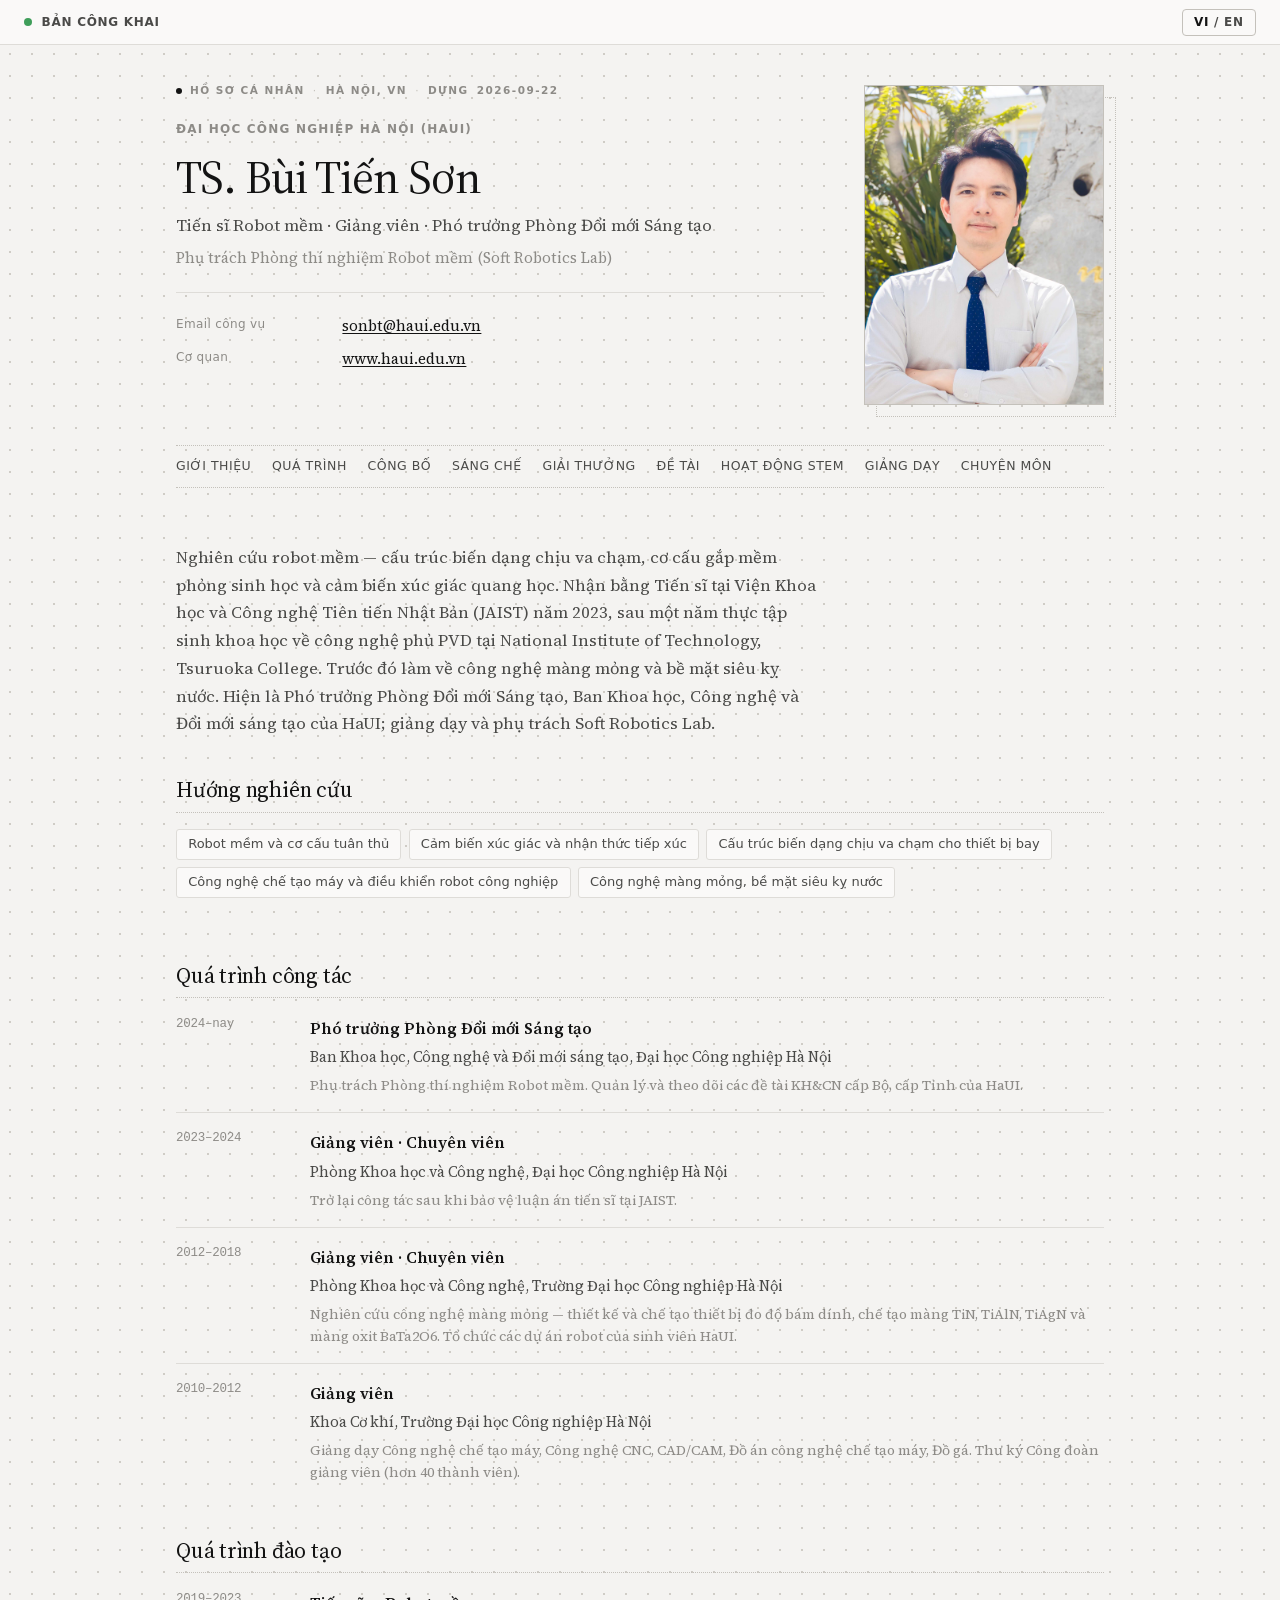
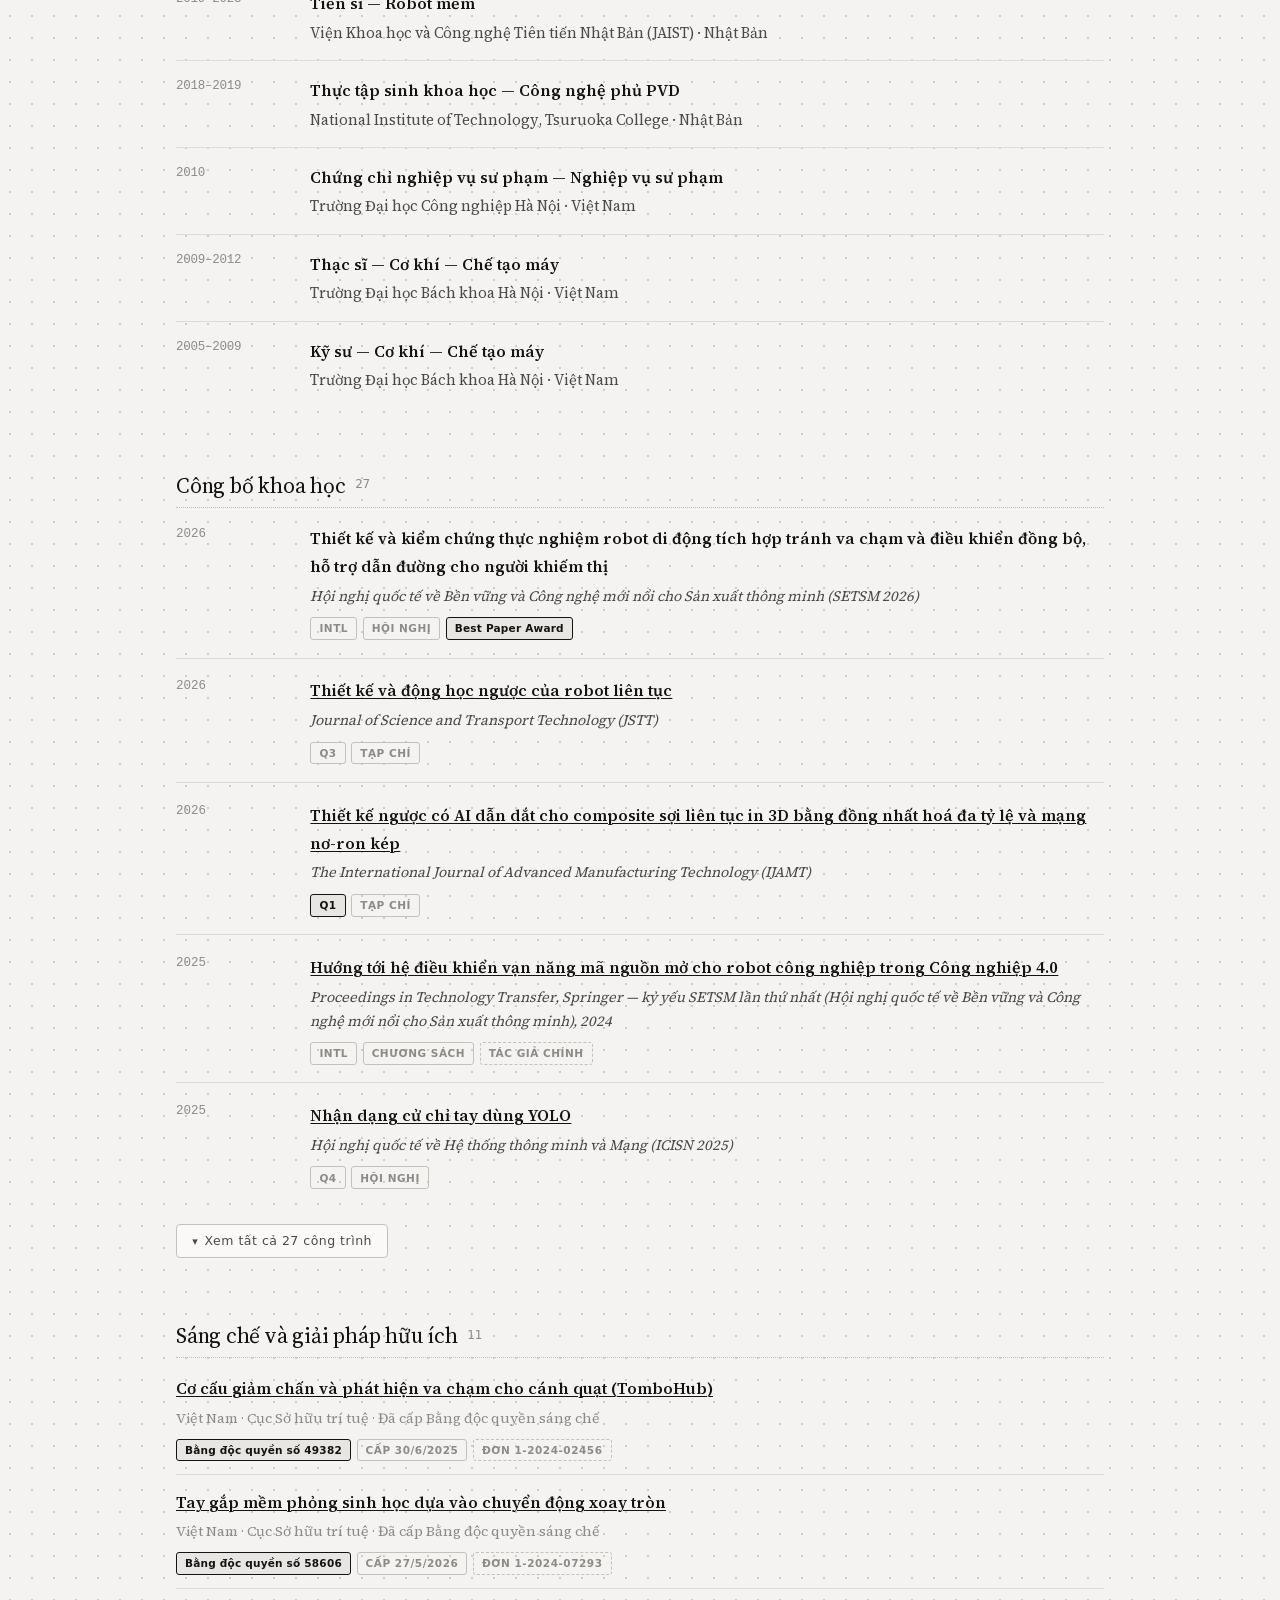
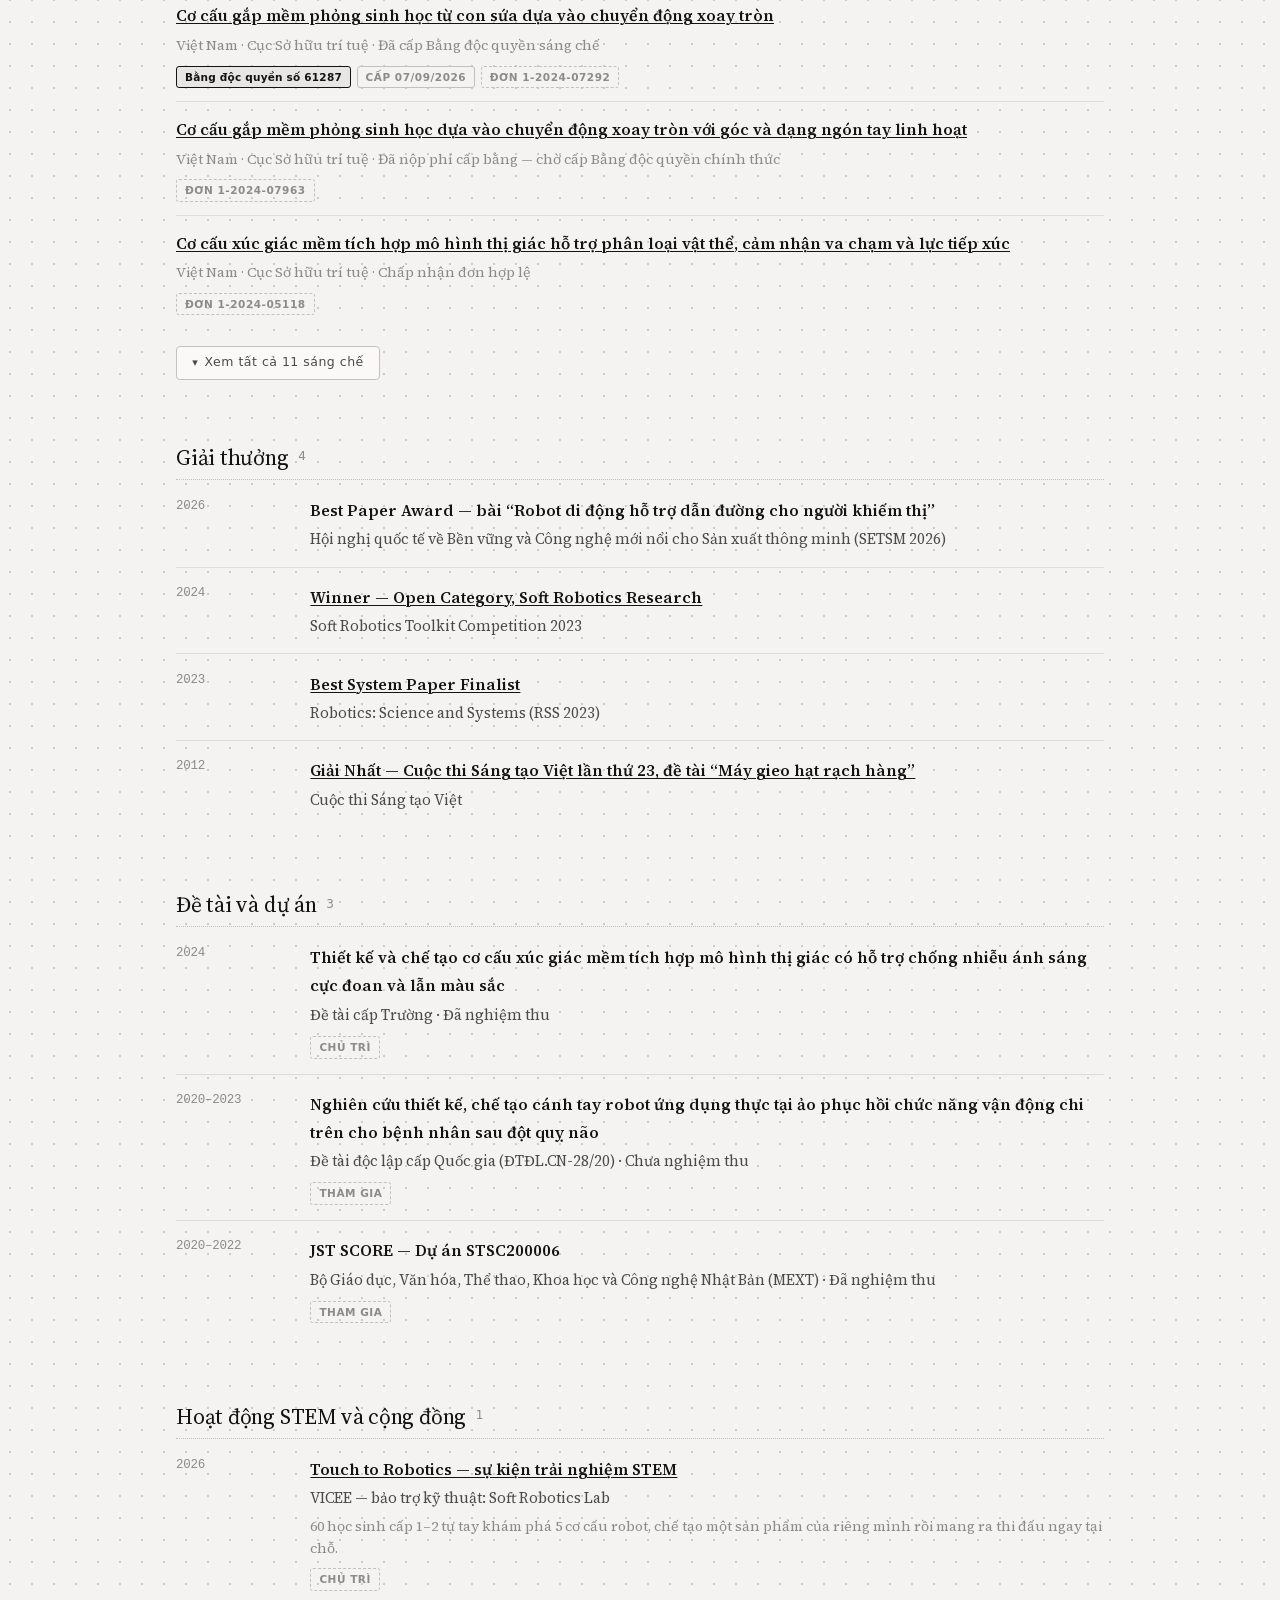
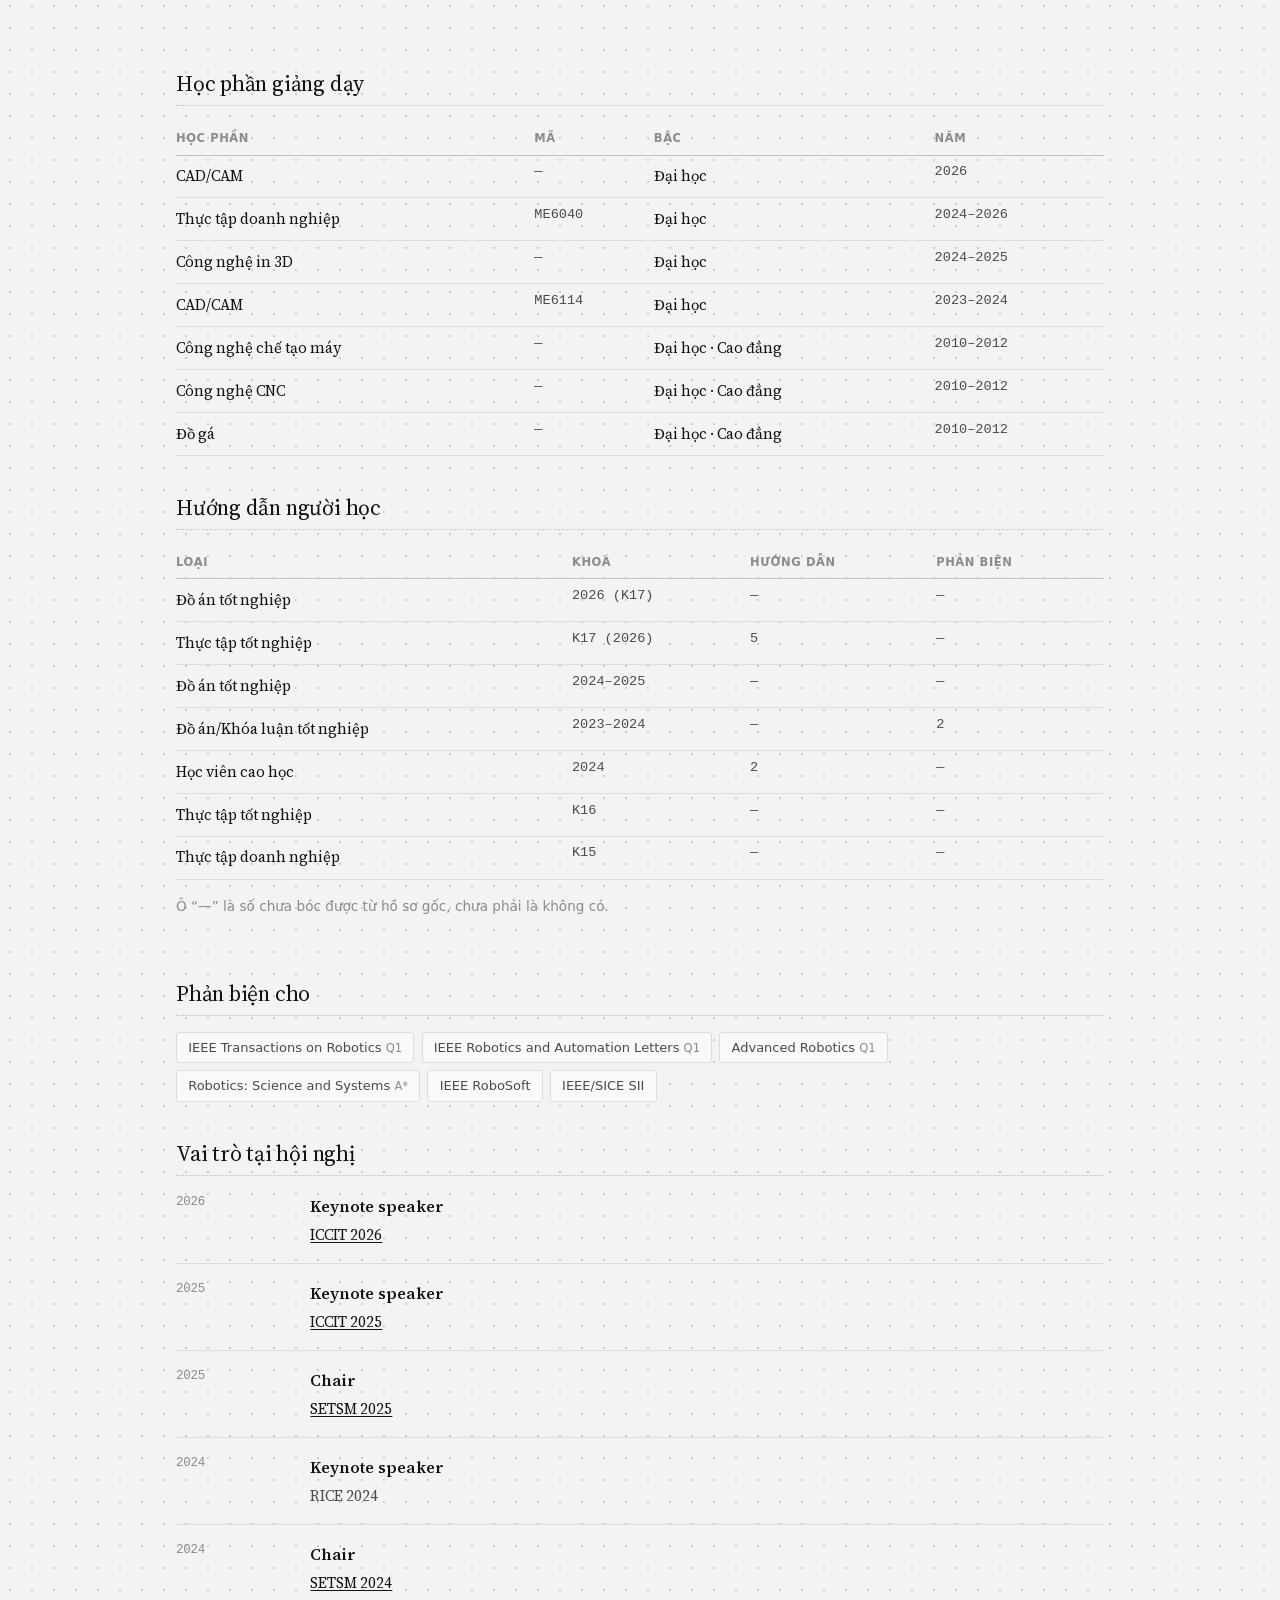
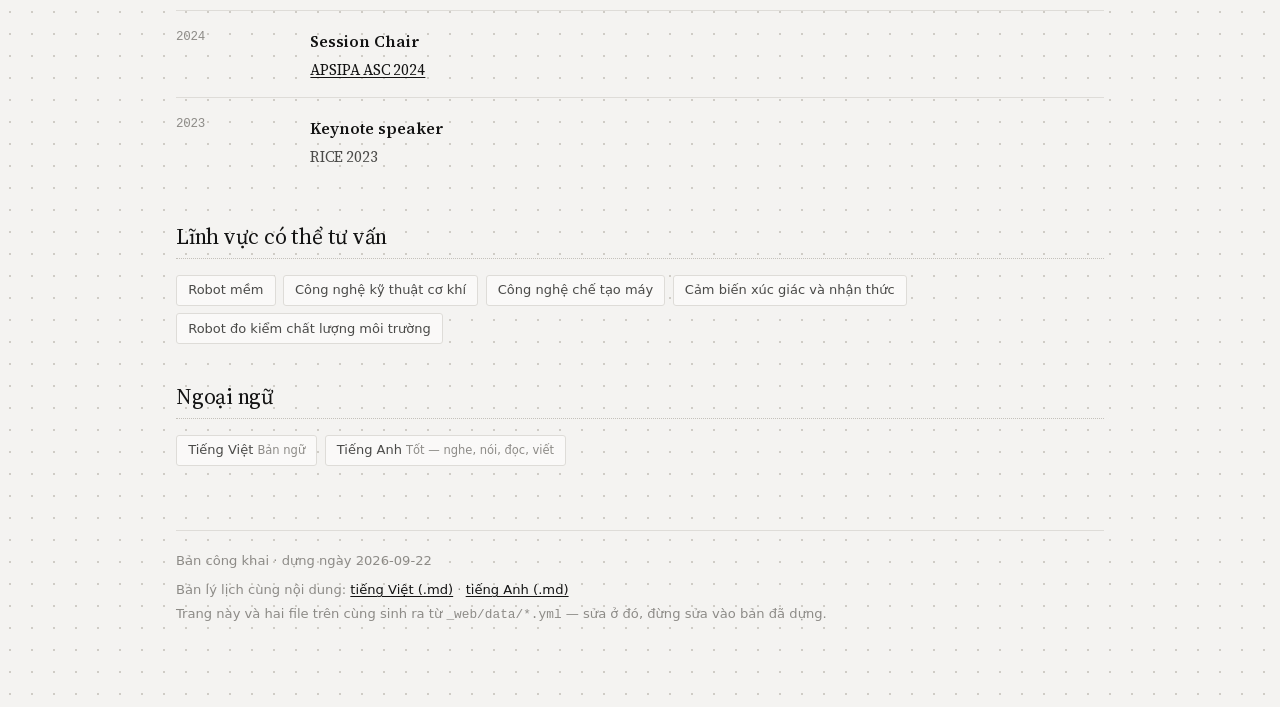
==== index.html @ c83fe586 "Cập nhật 2026-09-22" ====
<!doctype html>
<html lang="vi" data-lang="vi">
<head>
<meta charset="utf-8">
<meta name="viewport" content="width=device-width, initial-scale=1">
<meta name="robots" content="index, follow">
<title>Bùi Tiến Sơn — Son Tien Bui</title>
<link rel="stylesheet" href="style.css">
</head>
<body>

<div class="tierbar t-public">
  <span class="dot"></span><span class="l" lang="vi">Bản công khai</span><span class="l" lang="en">Public edition</span>
  <button id="lang" type="button">VI / <b>EN</b></button>
</div>


<header class="hero">
 <div class="hero-text">
  <p class="metaline">
    <span class="mdot"></span><span class="l" lang="vi">HỒ SƠ CÁ NHÂN</span><span class="l" lang="en">PERSONAL PROFILE</span>
    <b>·</b><span class="l" lang="vi">HÀ NỘI, VN</span><span class="l" lang="en">HANOI, VN</span>
    <b>·</b><span class="l" lang="vi">dựng</span><span class="l" lang="en">built</span> 2026-09-22
  </p>
  <p class="eyebrow"><span class="l" lang="vi">Đại học Công nghiệp Hà Nội (HaUI)</span><span class="l" lang="en">Hanoi University of Industry (HaUI)</span></p>
  <h1><span class="l" lang="vi">TS.</span><span class="l" lang="en">Dr.</span> <span class="l" lang="vi">Bùi Tiến Sơn</span><span class="l" lang="en">Son Tien Bui</span></h1>
  <p class="headline"><span class="l" lang="vi">Tiến sĩ Robot mềm · Giảng viên · Phó trưởng Phòng Đổi mới Sáng tạo</span><span class="l" lang="en">PhD in Soft Robotics · Lecturer · Deputy Head, Innovation Division</span></p>
  <p class="lab"><span class="l" lang="vi">Phụ trách Phòng thí nghiệm Robot mềm (Soft Robotics Lab)</span><span class="l" lang="en">Head of the Soft Robotics Lab</span></p>
  <ul class="contacts">
    <li class="c-email" data-vis="public">
      <span class="ck"><span class="l" lang="vi">Email công vụ</span><span class="l" lang="en">Institutional email</span></span>
<a href="mailto:sonbt@haui.edu.vn">sonbt@haui.edu.vn</a>
    </li>
    <li class="c-web" data-vis="public">
      <span class="ck"><span class="l" lang="vi">Cơ quan</span><span class="l" lang="en">Institution</span></span>
<a href="https://www.haui.edu.vn">www.haui.edu.vn</a>
    </li>
  </ul>
 </div>
 <figure class="hero-portrait">
   <img src="portrait.jpg" alt="Bùi Tiến Sơn" width="1200" height="1600" loading="eager">
 </figure>
</header>

<nav class="toc">
  <a href="#about"><span class="l" lang="vi">Giới thiệu</span><span class="l" lang="en">About</span></a>
  <a href="#career"><span class="l" lang="vi">Quá trình</span><span class="l" lang="en">Career</span></a>
  <a href="#pubs"><span class="l" lang="vi">Công bố</span><span class="l" lang="en">Publications</span></a>
  <a href="#patents"><span class="l" lang="vi">Sáng chế</span><span class="l" lang="en">Patents</span></a>
  <a href="#awards"><span class="l" lang="vi">Giải thưởng</span><span class="l" lang="en">Awards</span></a>
  <a href="#projects"><span class="l" lang="vi">Đề tài</span><span class="l" lang="en">Projects</span></a>
<a href="#outreach"><span class="l" lang="vi">Hoạt động STEM</span><span class="l" lang="en">Outreach</span></a>  <a href="#teaching"><span class="l" lang="vi">Giảng dạy</span><span class="l" lang="en">Teaching</span></a>
  <a href="#service"><span class="l" lang="vi">Chuyên môn</span><span class="l" lang="en">Service</span></a>
</nav>

<main>

<section id="about">
  <p class="bio"><span class="l" lang="vi">Nghiên cứu robot mềm — cấu trúc biến dạng chịu va chạm, cơ cấu gắp mềm phỏng sinh học và cảm biến xúc giác quang học. Nhận bằng Tiến sĩ tại Viện Khoa học và Công nghệ Tiên tiến Nhật Bản (JAIST) năm 2023, sau một năm thực tập sinh khoa học về công nghệ phủ PVD tại National Institute of Technology, Tsuruoka College. Trước đó làm về công nghệ màng mỏng và bề mặt siêu kỵ nước. Hiện là Phó trưởng Phòng Đổi mới Sáng tạo, Ban Khoa học, Công nghệ và Đổi mới sáng tạo của HaUI; giảng dạy và phụ trách Soft Robotics Lab.
</span><span class="l" lang="en">Research in soft robotics — collision-accommodating deformable structures, bio-inspired soft grippers, and optical tactile sensing. PhD from the Japan Advanced Institute of Science and Technology (JAIST) in 2023, following a research internship in PVD coating technology at National Institute of Technology, Tsuruoka College. Earlier work covered thin-film technology and superhydrophobic surfaces. Currently Deputy Head of the Innovation Division at HaUI's Department of Science, Technology and Innovation, lecturing, and heading the Soft Robotics Lab.
</span></p>


  <h2><span class="l" lang="vi">Hướng nghiên cứu</span><span class="l" lang="en">Research interests</span></h2>
  <ul class="tags">
<li><span class="l" lang="vi">Robot mềm và cơ cấu tuân thủ</span><span class="l" lang="en">Soft robotics and compliant mechanisms</span></li><li><span class="l" lang="vi">Cảm biến xúc giác và nhận thức tiếp xúc</span><span class="l" lang="en">Tactile sensing and contact perception</span></li><li><span class="l" lang="vi">Cấu trúc biến dạng chịu va chạm cho thiết bị bay</span><span class="l" lang="en">Collision-accommodating deformable structures for aerial vehicles</span></li><li><span class="l" lang="vi">Công nghệ chế tạo máy và điều khiển robot công nghiệp</span><span class="l" lang="en">Manufacturing technology and industrial robot control</span></li><li><span class="l" lang="vi">Công nghệ màng mỏng, bề mặt siêu kỵ nước</span><span class="l" lang="en">Thin-film technology and superhydrophobic surfaces</span></li>  </ul>

</section>

<section id="career">
  <h2><span class="l" lang="vi">Quá trình công tác</span><span class="l" lang="en">Appointments</span></h2>
  <ol class="timeline">
    <li data-vis="public">
      <span class="when">2024–<span class="l" lang="vi">nay</span><span class="l" lang="en">present</span></span>
      <div>
        <b><span class="l" lang="vi">Phó trưởng Phòng Đổi mới Sáng tạo</span><span class="l" lang="en">Deputy Head, Innovation Division</span></b>
        <p class="where"><span class="l" lang="vi">Ban Khoa học, Công nghệ và Đổi mới sáng tạo, Đại học Công nghiệp Hà Nội</span><span class="l" lang="en">Department of Science, Technology and Innovation, Hanoi University of Industry</span></p>
<p class="detail"><span class="l" lang="vi">Phụ trách Phòng thí nghiệm Robot mềm. Quản lý và theo dõi các đề tài KH&CN cấp Bộ, cấp Tỉnh của HaUI.</span><span class="l" lang="en">Head of the Soft Robotics Lab. Manages and monitors HaUI's ministry- and province-level science and technology projects.</span></p>      </div>
    </li>
    <li data-vis="public">
      <span class="when">2023–2024</span>
      <div>
        <b><span class="l" lang="vi">Giảng viên · Chuyên viên</span><span class="l" lang="en">Lecturer · Officer</span></b>
        <p class="where"><span class="l" lang="vi">Phòng Khoa học và Công nghệ, Đại học Công nghiệp Hà Nội</span><span class="l" lang="en">Department of Science and Technology, Hanoi University of Industry</span></p>
<p class="detail"><span class="l" lang="vi">Trở lại công tác sau khi bảo vệ luận án tiến sĩ tại JAIST.</span><span class="l" lang="en">Returned to duty after defending the doctoral dissertation at JAIST.</span></p>      </div>
    </li>
    <li data-vis="public">
      <span class="when">2012–2018</span>
      <div>
        <b><span class="l" lang="vi">Giảng viên · Chuyên viên</span><span class="l" lang="en">Lecturer · Officer</span></b>
        <p class="where"><span class="l" lang="vi">Phòng Khoa học và Công nghệ, Trường Đại học Công nghiệp Hà Nội</span><span class="l" lang="en">Department of Science and Technology, Hanoi University of Industry</span></p>
<p class="detail"><span class="l" lang="vi">Nghiên cứu công nghệ màng mỏng — thiết kế và chế tạo thiết bị đo độ bám dính, chế tạo màng TiN, TiAlN, TiAgN và màng oxit BaTa2O6. Tổ chức các dự án robot của sinh viên HaUI.</span><span class="l" lang="en">Thin-film technology research — designed and built a scratch tester, fabricated TiN, TiAlN, TiAgN metal films and BaTa2O6 oxide films. Organized HaUI student robotics projects.</span></p>      </div>
    </li>
    <li data-vis="public">
      <span class="when">2010–2012</span>
      <div>
        <b><span class="l" lang="vi">Giảng viên</span><span class="l" lang="en">Lecturer</span></b>
        <p class="where"><span class="l" lang="vi">Khoa Cơ khí, Trường Đại học Công nghiệp Hà Nội</span><span class="l" lang="en">Faculty of Mechanical Engineering, Hanoi University of Industry</span></p>
<p class="detail"><span class="l" lang="vi">Giảng dạy Công nghệ chế tạo máy, Công nghệ CNC, CAD/CAM, Đồ án công nghệ chế tạo máy, Đồ gá. Thư ký Công đoàn giảng viên (hơn 40 thành viên).</span><span class="l" lang="en">Taught Manufacturing Technology, CNC Technology, CAD/CAM, Manufacturing Design Projects, Jigs and Fixtures. Secretary of the Lecturer Union (40+ members).</span></p>      </div>
    </li>
  </ol>

  <h2><span class="l" lang="vi">Quá trình đào tạo</span><span class="l" lang="en">Education</span></h2>
  <ol class="timeline">
    <li data-vis="public">
      <span class="when">2019–2023</span>
      <div>
        <b><span class="l" lang="vi">Tiến sĩ</span><span class="l" lang="en">PhD</span> — <span class="l" lang="vi">Robot mềm</span><span class="l" lang="en">Soft Robotics</span></b>
        <p class="where"><span class="l" lang="vi">Viện Khoa học và Công nghệ Tiên tiến Nhật Bản (JAIST)</span><span class="l" lang="en">Japan Advanced Institute of Science and Technology (JAIST)</span> · <span class="l" lang="vi">Nhật Bản</span><span class="l" lang="en">Japan</span></p>
      </div>
    </li>
    <li data-vis="public">
      <span class="when">2018–2019</span>
      <div>
        <b><span class="l" lang="vi">Thực tập sinh khoa học</span><span class="l" lang="en">Research Intern</span> — <span class="l" lang="vi">Công nghệ phủ PVD</span><span class="l" lang="en">PVD Coating Technology</span></b>
        <p class="where"><span class="l" lang="vi">National Institute of Technology, Tsuruoka College</span><span class="l" lang="en">National Institute of Technology, Tsuruoka College</span> · <span class="l" lang="vi">Nhật Bản</span><span class="l" lang="en">Japan</span></p>
      </div>
    </li>
    <li data-vis="public">
      <span class="when">2010</span>
      <div>
        <b><span class="l" lang="vi">Chứng chỉ nghiệp vụ sư phạm</span><span class="l" lang="en">Certificate of Pedagogy</span> — <span class="l" lang="vi">Nghiệp vụ sư phạm</span><span class="l" lang="en">Pedagogy</span></b>
        <p class="where"><span class="l" lang="vi">Trường Đại học Công nghiệp Hà Nội</span><span class="l" lang="en">Hanoi University of Industry</span> · <span class="l" lang="vi">Việt Nam</span><span class="l" lang="en">Vietnam</span></p>
      </div>
    </li>
    <li data-vis="public">
      <span class="when">2009–2012</span>
      <div>
        <b><span class="l" lang="vi">Thạc sĩ</span><span class="l" lang="en">MSc</span> — <span class="l" lang="vi">Cơ khí — Chế tạo máy</span><span class="l" lang="en">Mechanical Engineering — Manufacturing Technology</span></b>
        <p class="where"><span class="l" lang="vi">Trường Đại học Bách khoa Hà Nội</span><span class="l" lang="en">Hanoi University of Science and Technology</span> · <span class="l" lang="vi">Việt Nam</span><span class="l" lang="en">Vietnam</span></p>
      </div>
    </li>
    <li data-vis="public">
      <span class="when">2005–2009</span>
      <div>
        <b><span class="l" lang="vi">Kỹ sư</span><span class="l" lang="en">Engineer (BEng)</span> — <span class="l" lang="vi">Cơ khí — Chế tạo máy</span><span class="l" lang="en">Mechanical Engineering — Manufacturing Technology</span></b>
        <p class="where"><span class="l" lang="vi">Trường Đại học Bách khoa Hà Nội</span><span class="l" lang="en">Hanoi University of Science and Technology</span> · <span class="l" lang="vi">Việt Nam</span><span class="l" lang="en">Vietnam</span></p>
      </div>
    </li>
  </ol>
</section>

<section id="pubs">
  <h2><span class="l" lang="vi">Công bố khoa học</span><span class="l" lang="en">Publications</span> <span class="count">27</span></h2>
  <ol class="pubs" reversed data-collapse>
    <li class="tier-intl" data-vis="public">
      <span class="yr">2026</span>
      <div>
        <b><span class="l" lang="vi">Thiết kế và kiểm chứng thực nghiệm robot di động tích hợp tránh va chạm và điều khiển đồng bộ, hỗ trợ dẫn đường cho người khiếm thị</span><span class="l" lang="en">Design and Experimental Validation of a Mobile Robot with Integrated Collision Avoidance and Synchronization Control for Blind Navigation Assistance</span></b>
        <p class="venue"><span class="l" lang="vi">Hội nghị quốc tế về Bền vững và Công nghệ mới nổi cho Sản xuất thông minh (SETSM 2026)</span><span class="l" lang="en">Intl. Conference on Sustainability and Emerging Technologies for Smart Manufacturing (SETSM 2026)</span></p>
        <p class="badges">
          <span class="b b-intl">INTL</span>
          <span class="b b-type"><span class="l" lang="vi">Hội nghị</span><span class="l" lang="en">Conference</span></span>
<span class="b b-hl"><span class="l" lang="vi">Best Paper Award</span><span class="l" lang="en">Best Paper Award</span></span>        </p>
      </div>
    </li>
    <li class="tier-q3" data-vis="public">
      <span class="yr">2026</span>
      <div>
        <b><a href="https://doi.org/10.58845/jstt.utt.2026.en.6.1.101-111"><span class="l" lang="vi">Thiết kế và động học ngược của robot liên tục</span><span class="l" lang="en">Design and Inverse Kinematics of Continuum Robots</span></a></b>
        <p class="venue"><span class="l" lang="vi">Journal of Science and Transport Technology (JSTT)</span><span class="l" lang="en">Journal of Science and Transport Technology (JSTT)</span></p>
        <p class="badges">
          <span class="b b-q3">Q3</span>
          <span class="b b-type"><span class="l" lang="vi">Tạp chí</span><span class="l" lang="en">Journal</span></span>
        </p>
      </div>
    </li>
    <li class="tier-q1" data-vis="public">
      <span class="yr">2026</span>
      <div>
        <b><a href="https://doi.org/10.1007/s00170-026-17787-2"><span class="l" lang="vi">Thiết kế ngược có AI dẫn dắt cho composite sợi liên tục in 3D bằng đồng nhất hoá đa tỷ lệ và mạng nơ-ron kép</span><span class="l" lang="en">AI-Driven Inverse Design of 3D-Printed Continuous Fiber Composites Using Multiscale Homogenization and Dual Neural Networks</span></a></b>
        <p class="venue"><span class="l" lang="vi">The International Journal of Advanced Manufacturing Technology (IJAMT)</span><span class="l" lang="en">The International Journal of Advanced Manufacturing Technology (IJAMT)</span></p>
        <p class="badges">
          <span class="b b-q1">Q1</span>
          <span class="b b-type"><span class="l" lang="vi">Tạp chí</span><span class="l" lang="en">Journal</span></span>
        </p>
      </div>
    </li>
    <li class="tier-intl" data-vis="public">
      <span class="yr">2025</span>
      <div>
        <b><a href="https://doi.org/10.1007/978-981-97-7083-0_62"><span class="l" lang="vi">Hướng tới hệ điều khiển vạn năng mã nguồn mở cho robot công nghiệp trong Công nghiệp 4.0</span><span class="l" lang="en">Towards an Open-Source Universal Controller System for Industrial Robots in Industry 4.0</span></a></b>
        <p class="venue"><span class="l" lang="vi">Proceedings in Technology Transfer, Springer — kỷ yếu SETSM lần thứ nhất (Hội nghị quốc tế về Bền vững và Công nghệ mới nổi cho Sản xuất thông minh), 2024</span><span class="l" lang="en">Proceedings in Technology Transfer, Springer — 1st SETSM (Intl. Conference on Sustainability and Emerging Technologies for Smart Manufacturing), 2024</span></p>
        <p class="badges">
          <span class="b b-intl">INTL</span>
          <span class="b b-type"><span class="l" lang="vi">Chương sách</span><span class="l" lang="en">Book chapter</span></span>
<span class="b b-role"><span class="l" lang="vi">Tác giả chính</span><span class="l" lang="en">First author</span></span>        </p>
      </div>
    </li>
    <li class="tier-q4" data-vis="public">
      <span class="yr">2025</span>
      <div>
        <b><a href="https://doi.org/10.1007/978-981-95-1746-6_22"><span class="l" lang="vi">Nhận dạng cử chỉ tay dùng YOLO</span><span class="l" lang="en">Hand Gesture Recognition with YOLO</span></a></b>
        <p class="venue"><span class="l" lang="vi">Hội nghị quốc tế về Hệ thống thông minh và Mạng (ICISN 2025)</span><span class="l" lang="en">Intl. Conference on Intelligent Systems and Networks (ICISN 2025)</span></p>
        <p class="badges">
          <span class="b b-q4">Q4</span>
          <span class="b b-type"><span class="l" lang="vi">Hội nghị</span><span class="l" lang="en">Conference</span></span>
        </p>
      </div>
    </li>
    <li class="tier-q4 extra" data-vis="public">
      <span class="yr">2025</span>
      <div>
        <b><a href="https://doi.org/10.1007/978-981-95-1746-6_82"><span class="l" lang="vi">Hệ thống IoT mô-đun giám sát chất lượng không khí lớp học</span><span class="l" lang="en">Modular IoT System for Classroom Air Quality Monitoring</span></a></b>
        <p class="venue"><span class="l" lang="vi">Hội nghị quốc tế về Hệ thống thông minh và Mạng (ICISN 2025)</span><span class="l" lang="en">Intl. Conference on Intelligent Systems and Networks (ICISN 2025)</span></p>
        <p class="badges">
          <span class="b b-q4">Q4</span>
          <span class="b b-type"><span class="l" lang="vi">Hội nghị</span><span class="l" lang="en">Conference</span></span>
        </p>
      </div>
    </li>
    <li class="tier-q4 extra" data-vis="public">
      <span class="yr">2025</span>
      <div>
        <b><a href="https://doi.org/10.1007/978-981-95-1746-6_33"><span class="l" lang="vi">Điều khiển trượt cho quadrotor</span><span class="l" lang="en">Sliding Mode Control for a Quadrotor</span></a></b>
        <p class="venue"><span class="l" lang="vi">Hội nghị quốc tế về Hệ thống thông minh và Mạng (ICISN 2025)</span><span class="l" lang="en">Intl. Conference on Intelligent Systems and Networks (ICISN 2025)</span></p>
        <p class="badges">
          <span class="b b-q4">Q4</span>
          <span class="b b-type"><span class="l" lang="vi">Hội nghị</span><span class="l" lang="en">Conference</span></span>
        </p>
      </div>
    </li>
    <li class="tier-q2 extra" data-vis="public">
      <span class="yr">2025</span>
      <div>
        <b><a href="https://doi.org/10.36897/jme/213851"><span class="l" lang="vi">DigitEye: Cảm biến xúc giác mềm trong suốt</span><span class="l" lang="en">DigitEye: A Transparent Soft Tactile Sensor</span></a></b>
        <p class="venue"><span class="l" lang="vi">Journal of Mechanical Engineering (JME)</span><span class="l" lang="en">Journal of Mechanical Engineering (JME)</span></p>
        <p class="badges">
          <span class="b b-q2">Q2</span>
          <span class="b b-type"><span class="l" lang="vi">Tạp chí</span><span class="l" lang="en">Journal</span></span>
<span class="b b-role"><span class="l" lang="vi">Tác giả chính</span><span class="l" lang="en">First author</span></span>        </p>
      </div>
    </li>
    <li class="tier-intl extra" data-vis="public">
      <span class="yr">2024</span>
      <div>
        <b><a href="https://doi.org/10.1109/UR61395.2024.10597535"><span class="l" lang="vi">Động lực học va chạm của cánh quạt biến dạng có động cơ cho drone</span><span class="l" lang="en">Collision Dynamics of Motorized Deformable Propellers for Drones</span></a></b>
        <p class="venue"><span class="l" lang="vi">Hội nghị quốc tế lần thứ 21 về Ubiquitous Robots (UR 2024)</span><span class="l" lang="en">21st Intl. Conference on Ubiquitous Robots (UR 2024)</span></p>
        <p class="badges">
          <span class="b b-intl">INTL</span>
          <span class="b b-type"><span class="l" lang="vi">Hội nghị</span><span class="l" lang="en">Conference</span></span>
        </p>
      </div>
    </li>
    <li class="tier-intl extra" data-vis="public">
      <span class="yr">2024</span>
      <div>
        <b><a href="https://doi.org/10.1109/APSIPAASC63619.2025.10849036"><span class="l" lang="vi">Giải pháp phát hiện bất thường của đậu đỏ trên dây chuyền chế biến</span><span class="l" lang="en">A Solution for Anomaly Detection of Red Beans in a Product Processing Line</span></a></b>
        <p class="venue"><span class="l" lang="vi">APSIPA Annual Summit and Conference 2024</span><span class="l" lang="en">APSIPA Annual Summit and Conference 2024</span></p>
        <p class="badges">
          <span class="b b-intl">INTL</span>
          <span class="b b-type"><span class="l" lang="vi">Hội nghị</span><span class="l" lang="en">Conference</span></span>
        </p>
      </div>
    </li>
    <li class="tier-intl extra" data-vis="public">
      <span class="yr">2024</span>
      <div>
        <b><a href="https://doi.org/10.1109/APSIPAASC63619.2025.10848961"><span class="l" lang="vi">Nhận dạng ngôn ngữ ký hiệu tiếng Việt đơn lẻ bằng kết hợp heatmap và thông tin độ sâu dựa trên CNN</span><span class="l" lang="en">An Isolated Vietnamese Sign Language Recognition Method Using a Fusion of Heatmap and Depth Information Based on CNNs</span></a></b>
        <p class="venue"><span class="l" lang="vi">APSIPA Annual Summit and Conference 2024</span><span class="l" lang="en">APSIPA Annual Summit and Conference 2024</span></p>
        <p class="badges">
          <span class="b b-intl">INTL</span>
          <span class="b b-type"><span class="l" lang="vi">Hội nghị</span><span class="l" lang="en">Conference</span></span>
        </p>
      </div>
    </li>
    <li class="tier-domestic extra" data-vis="public">
      <span class="yr">2024</span>
      <div>
        <b><span class="l" lang="vi">Phát triển tay kẹp có điều khiển phản hồi lực cho robot</span><span class="l" lang="en">Development of a Gripper with Force Feedback Control for Robots</span></b>
        <p class="venue"><span class="l" lang="vi">Hội nghị quốc gia lần thứ nhất về Năng lượng, Điện tử và Tự động hóa (EEA 2024)</span><span class="l" lang="en">1st National Conference on Energy, Electronics and Automation (EEA 2024)</span></p>
        <p class="badges">
          <span class="b b-domestic">DOMESTIC</span>
          <span class="b b-type"><span class="l" lang="vi">Hội nghị</span><span class="l" lang="en">Conference</span></span>
        </p>
      </div>
    </li>
    <li class="tier-domestic extra" data-vis="public">
      <span class="yr">2024</span>
      <div>
        <b><span class="l" lang="vi">Phát triển phần mềm và hệ điều khiển cho robot công nghiệp dùng PLC Mitsubishi Q</span><span class="l" lang="en">Development of Software and Control System for Industrial Robots Using Mitsubishi Q PLC</span></b>
        <p class="venue"><span class="l" lang="vi">Hội nghị quốc gia lần thứ nhất về Năng lượng, Điện tử và Tự động hóa (EEA 2024)</span><span class="l" lang="en">1st National Conference on Energy, Electronics and Automation (EEA 2024)</span></p>
        <p class="badges">
          <span class="b b-domestic">DOMESTIC</span>
          <span class="b b-type"><span class="l" lang="vi">Hội nghị</span><span class="l" lang="en">Conference</span></span>
        </p>
      </div>
    </li>
    <li class="tier-q1 extra" data-vis="public">
      <span class="yr">2024</span>
      <div>
        <b><a href="https://doi.org/10.1016/j.iot.2024.101313"><span class="l" lang="vi">Hướng tới liên thông Matter và oneM2M: thiết kế và triển khai thực thể proxy liên thông Matter–oneM2M</span><span class="l" lang="en">Towards Interworking of Matter and oneM2M: Design and Implementation of a Matter–oneM2M Interworking Proxy Entity</span></a></b>
        <p class="venue"><span class="l" lang="vi">Internet of Things (Elsevier)</span><span class="l" lang="en">Internet of Things (Elsevier)</span></p>
        <p class="badges">
          <span class="b b-q1">Q1</span>
          <span class="b b-type"><span class="l" lang="vi">Tạp chí</span><span class="l" lang="en">Journal</span></span>
        </p>
      </div>
    </li>
    <li class="tier-national extra" data-vis="public">
      <span class="yr">2024</span>
      <div>
        <b><a href="http://doi.org/10.57001/huih5804.2024.306"><span class="l" lang="vi">Phát triển phần mềm giám sát và điều khiển cho AGV</span><span class="l" lang="en">Development of Monitoring and Control Software for AGV</span></a></b>
        <p class="venue"><span class="l" lang="vi">Tạp chí Khoa học và Công nghệ ĐHCN Hà Nội 60(9), 134–140</span><span class="l" lang="en">HaUI Journal of Science and Technology 60(9), 134–140</span></p>
        <p class="badges">
          <span class="b b-national">NATIONAL</span>
          <span class="b b-type"><span class="l" lang="vi">Tạp chí</span><span class="l" lang="en">Journal</span></span>
        </p>
      </div>
    </li>
    <li class="tier-national extra" data-vis="public">
      <span class="yr">2024</span>
      <div>
        <b><a href="http://doi.org/10.57001/huih5804.2024.292"><span class="l" lang="vi">Phát triển tay kẹp có phản hồi lực cho robot</span><span class="l" lang="en">Development of a Gripper with Force Feedback Control for Robots</span></a></b>
        <p class="venue"><span class="l" lang="vi">Tạp chí Khoa học và Công nghệ ĐHCN Hà Nội 60(9), 47–52</span><span class="l" lang="en">HaUI Journal of Science and Technology 60(9), 47–52</span></p>
        <p class="badges">
          <span class="b b-national">NATIONAL</span>
          <span class="b b-type"><span class="l" lang="vi">Tạp chí</span><span class="l" lang="en">Journal</span></span>
        </p>
      </div>
    </li>
    <li class="tier-a-star extra" data-vis="public">
      <span class="yr">2023</span>
      <div>
        <b><a href="https://doi.org/10.15607/RSS.2023.XIX.090"><span class="l" lang="vi">ROSE: Tay gắp robot siết bằng chuyển động xoay hướng tới gắp vật thể vạn năng</span><span class="l" lang="en">ROSE: Rotation-based Squeezing Robotic Gripper toward Universal Handling of Objects</span></a></b>
        <p class="venue"><span class="l" lang="vi">Robotics: Science and Systems XIX (RSS 2023)</span><span class="l" lang="en">Robotics: Science and Systems XIX (RSS 2023)</span></p>
        <p class="badges">
          <span class="b b-a-star">ASTAR</span>
          <span class="b b-type"><span class="l" lang="vi">Hội nghị</span><span class="l" lang="en">Conference</span></span>
<span class="b b-role"><span class="l" lang="vi">Tác giả chính</span><span class="l" lang="en">First author</span></span><span class="b b-hl"><span class="l" lang="vi">Hội nghị hạng A* · Best System Paper Finalist</span><span class="l" lang="en">A* venue · Best System Paper Finalist</span></span>        </p>
      </div>
    </li>
    <li class="tier-a extra" data-vis="public">
      <span class="yr">2022</span>
      <div>
        <b><a href="https://doi.org/10.1109/ICRA46639.2022.9812153"><span class="l" lang="vi">Robot dạng xe đạp linh hoạt để kiểm tra kết cấu thép phức tạp</span><span class="l" lang="en">An Agile Bicycle-like Robot for Complex Steel Structure Inspection</span></a></b>
        <p class="venue"><span class="l" lang="vi">Hội nghị quốc tế IEEE về Robot và Tự động hóa (ICRA 2022)</span><span class="l" lang="en">IEEE Intl. Conference on Robotics and Automation (ICRA 2022)</span></p>
        <p class="badges">
          <span class="b b-a">A</span>
          <span class="b b-type"><span class="l" lang="vi">Hội nghị</span><span class="l" lang="en">Conference</span></span>
        </p>
      </div>
    </li>
    <li class="tier-q1 extra" data-vis="public">
      <span class="yr">2022</span>
      <div>
        <b><a href="https://doi.org/10.1109/TRO.2022.3198494"><span class="l" lang="vi">Tombo Propeller: Cấu trúc biến dạng phỏng sinh học hướng tới điều khiển chịu va chạm cho drone</span><span class="l" lang="en">Tombo Propeller: Bio-Inspired Deformable Structure toward Collision-Accommodated Control for Drones</span></a></b>
        <p class="venue"><span class="l" lang="vi">IEEE Transactions on Robotics (T-RO)</span><span class="l" lang="en">IEEE Transactions on Robotics (T-RO)</span></p>
        <p class="badges">
          <span class="b b-q1">Q1</span>
          <span class="b b-type"><span class="l" lang="vi">Tạp chí</span><span class="l" lang="en">Journal</span></span>
<span class="b b-role"><span class="l" lang="vi">Tác giả chính</span><span class="l" lang="en">First author</span></span><span class="b b-hl"><span class="l" lang="vi">Tạp chí đầu ngành robot học</span><span class="l" lang="en">Flagship robotics journal</span></span>        </p>
      </div>
    </li>
    <li class="tier-intl extra" data-vis="public">
      <span class="yr">2019</span>
      <div>
        <b><span class="l" lang="vi">Cải thiện màng mỏng BaTa2O6 cho ứng dụng lớp cách điện cổng TFT</span><span class="l" lang="en">Improvement of BaTa2O6 Thin Films for TFT Gate Insulator Applications</span></b>
        <p class="venue"><span class="l" lang="vi">Hội nghị mùa xuân JSAP lần thứ 66</span><span class="l" lang="en">66th JSAP Spring Meeting</span></p>
        <p class="badges">
          <span class="b b-intl">INTL</span>
          <span class="b b-type"><span class="l" lang="vi">Hội nghị</span><span class="l" lang="en">Conference</span></span>
        </p>
      </div>
    </li>
    <li class="tier-domestic extra" data-vis="public">
      <span class="yr">2018</span>
      <div>
        <b><a href="https://vjol.info.vn/dhcnhn/en/article/view/41351"><span class="l" lang="vi">Ảnh hưởng của áp suất làm việc đến cấu trúc và thành phần màng TiAlN chế tạo bằng đồng phún xạ</span><span class="l" lang="en">Effects of Working Pressure on Structure and Composition of TiAlN Coating Fabricated by Co-sputtering Deposition</span></a></b>
        <p class="venue"><span class="l" lang="vi">Hội nghị Cơ khí toàn quốc (VCME 2018)</span><span class="l" lang="en">National Conference on Mechanical Engineering (VCME 2018)</span></p>
        <p class="badges">
          <span class="b b-domestic">DOMESTIC</span>
          <span class="b b-type"><span class="l" lang="vi">Hội nghị</span><span class="l" lang="en">Conference</span></span>
        </p>
      </div>
    </li>
    <li class="tier-domestic extra" data-vis="public">
      <span class="yr">2018</span>
      <div>
        <b><a href="https://vjol.info.vn/dhcnhn/en/article/view/41513"><span class="l" lang="vi">Nghiên cứu, thiết kế và chế tạo thiết bị phòng thí nghiệm xác định hệ số ma sát và cường độ mòn</span><span class="l" lang="en">Study, Design and Manufacture of Laboratory Equipment to Determine Friction Coefficient and Wear Intensity</span></a></b>
        <p class="venue"><span class="l" lang="vi">Hội nghị Cơ khí toàn quốc (VCME 2018)</span><span class="l" lang="en">National Conference on Mechanical Engineering (VCME 2018)</span></p>
        <p class="badges">
          <span class="b b-domestic">DOMESTIC</span>
          <span class="b b-type"><span class="l" lang="vi">Hội nghị</span><span class="l" lang="en">Conference</span></span>
        </p>
      </div>
    </li>
    <li class="tier-national extra" data-vis="public">
      <span class="yr">2015</span>
      <div>
        <b><span class="l" lang="vi">Nghiên cứu tạo màng cứng TiN trên nền thép hợp kim bằng phún xạ DC-magnetron</span><span class="l" lang="en">Research on Creating Hard TiN Coating on Alloy Steel Substrate by DC-Magnetron Sputtering</span></b>
        <p class="venue"><span class="l" lang="vi">Tạp chí Khoa học và Công nghệ</span><span class="l" lang="en">Journal of Science and Technology</span></p>
        <p class="badges">
          <span class="b b-national">NATIONAL</span>
          <span class="b b-type"><span class="l" lang="vi">Tạp chí</span><span class="l" lang="en">Journal</span></span>
        </p>
      </div>
    </li>
    <li class="tier-intl extra" data-vis="public">
      <span class="yr">2014</span>
      <div>
        <b><span class="l" lang="vi">Cấu trúc phân cấp micro/nano tăng tính kỵ nước cho bề mặt polymer</span><span class="l" lang="en">Micro/Nano Hierarchical Structure for Enhancing Hydrophobicity of Polymeric Surfaces</span></b>
        <p class="venue"><span class="l" lang="vi">Hội nghị quốc tế lần thứ 15 về Xử lý và Thiết kế Vật liệu sinh thái (ISEPD 2014)</span><span class="l" lang="en">15th Intl. Symposium on Eco-Materials Processing and Design (ISEPD 2014)</span></p>
        <p class="badges">
          <span class="b b-intl">INTL</span>
          <span class="b b-type"><span class="l" lang="vi">Hội nghị</span><span class="l" lang="en">Conference</span></span>
        </p>
      </div>
    </li>
    <li class="tier-domestic extra" data-vis="public">
      <span class="yr">2013</span>
      <div>
        <b><span class="l" lang="vi">Máy công cụ thích ứng thông minh với thay đổi của môi trường sản xuất</span><span class="l" lang="en">Machine Tools Intelligently Adapting to Changes in the Production Environment</span></b>
        <p class="venue"><span class="l" lang="vi">Hội nghị KHCN toàn quốc về Cơ khí lần thứ 3</span><span class="l" lang="en">3rd National Conference on Science and Technology in Mechanical Engineering</span></p>
        <p class="badges">
          <span class="b b-domestic">DOMESTIC</span>
          <span class="b b-type"><span class="l" lang="vi">Hội nghị</span><span class="l" lang="en">Conference</span></span>
        </p>
      </div>
    </li>
    <li class="tier-national extra" data-vis="public">
      <span class="yr">2013</span>
      <div>
        <b><span class="l" lang="vi">Nghiên cứu tính kỵ nước và ma sát của lá sen và lá khoai môn</span><span class="l" lang="en">Investigation into Water-repellent and Tribological Properties of Lotus and Colocasia Esculenta Leaves</span></b>
        <p class="venue"><span class="l" lang="vi">Tạp chí Khoa học và Công nghệ</span><span class="l" lang="en">Journal of Science and Technology</span></p>
        <p class="badges">
          <span class="b b-national">NATIONAL</span>
          <span class="b b-type"><span class="l" lang="vi">Tạp chí</span><span class="l" lang="en">Journal</span></span>
        </p>
      </div>
    </li>
    <li class="tier-national extra" data-vis="public">
      <span class="yr">2012</span>
      <div>
        <b><span class="l" lang="vi">Nghiên cứu công nghệ cắt bằng tia nước có hạt mài</span><span class="l" lang="en">Research on Abrasive Waterjet Technology</span></b>
        <p class="venue"><span class="l" lang="vi">Tạp chí Cơ khí Việt Nam</span><span class="l" lang="en">Vietnam Journal of Mechanical Engineering</span></p>
        <p class="badges">
          <span class="b b-national">NATIONAL</span>
          <span class="b b-type"><span class="l" lang="vi">Tạp chí</span><span class="l" lang="en">Journal</span></span>
        </p>
      </div>
    </li>
  </ol>
  <button class="more-btn" type="button" hidden aria-expanded="false">
    <span class="mo"><span class="l" lang="vi">Xem tất cả 27 công trình</span><span class="l" lang="en">Show all 27 publications</span></span>
    <span class="mc"><span class="l" lang="vi">Thu gọn còn 5 công trình mới nhất</span><span class="l" lang="en">Collapse to the 5 most recent</span></span>
  </button>
</section>

<section id="patents">
  <h2><span class="l" lang="vi">Sáng chế và giải pháp hữu ích</span><span class="l" lang="en">Patents and utility solutions</span> <span class="count">11</span></h2>
  <ol class="plain" data-collapse>
    <li data-vis="public"><b><a href="https://wipopublish.ipvietnam.gov.vn/wopublish-search/public/detail/patents?id=VN1202402456"><span class="l" lang="vi">Cơ cấu giảm chấn và phát hiện va chạm cho cánh quạt (TomboHub)</span><span class="l" lang="en">Damping and collision-detection mechanism for propellers (TomboHub)</span></a></b>
      <p class="detail"><span class="l" lang="vi">Việt Nam · Cục Sở hữu trí tuệ</span><span class="l" lang="en">Vietnam · Intellectual Property Office</span> · <span class="l" lang="vi">Đã cấp Bằng độc quyền sáng chế</span><span class="l" lang="en">Patent granted</span></p>
      <p class="badges">
        <span class="b b-hl"><span class="l" lang="vi">Bằng độc quyền số 49382</span><span class="l" lang="en">Patent No. 49382</span></span>
        <span class="b"><span class="l" lang="vi">cấp 30/6/2025</span><span class="l" lang="en">granted 30/6/2025</span></span>
<span class="b b-role"><span class="l" lang="vi">Đơn 1-2024-02456</span><span class="l" lang="en">App. 1-2024-02456</span></span>      </p></li>
    <li data-vis="public"><b><a href="https://wipopublish.ipvietnam.gov.vn/wopublish-search/public/detail/patents?id=VN1202407293"><span class="l" lang="vi">Tay gắp mềm phỏng sinh học dựa vào chuyển động xoay tròn</span><span class="l" lang="en">Bio-mimetic soft gripper based on rotational motion</span></a></b>
      <p class="detail"><span class="l" lang="vi">Việt Nam · Cục Sở hữu trí tuệ</span><span class="l" lang="en">Vietnam · Intellectual Property Office</span> · <span class="l" lang="vi">Đã cấp Bằng độc quyền sáng chế</span><span class="l" lang="en">Patent granted</span></p>
      <p class="badges">
        <span class="b b-hl"><span class="l" lang="vi">Bằng độc quyền số 58606</span><span class="l" lang="en">Patent No. 58606</span></span>
        <span class="b"><span class="l" lang="vi">cấp 27/5/2026</span><span class="l" lang="en">granted 27/5/2026</span></span>
<span class="b b-role"><span class="l" lang="vi">Đơn 1-2024-07293</span><span class="l" lang="en">App. 1-2024-07293</span></span>      </p></li>
    <li data-vis="public"><b><a href="https://wipopublish.ipvietnam.gov.vn/wopublish-search/public/detail/patents?id=VN1202407292"><span class="l" lang="vi">Cơ cấu gắp mềm phỏng sinh học từ con sứa dựa vào chuyển động xoay tròn</span><span class="l" lang="en">Jellyfish-inspired soft gripper based on rotational motion</span></a></b>
      <p class="detail"><span class="l" lang="vi">Việt Nam · Cục Sở hữu trí tuệ</span><span class="l" lang="en">Vietnam · Intellectual Property Office</span> · <span class="l" lang="vi">Đã cấp Bằng độc quyền sáng chế</span><span class="l" lang="en">Patent granted</span></p>
      <p class="badges">
        <span class="b b-hl"><span class="l" lang="vi">Bằng độc quyền số 61287</span><span class="l" lang="en">Patent No. 61287</span></span>
        <span class="b"><span class="l" lang="vi">cấp 07/09/2026</span><span class="l" lang="en">granted 07/09/2026</span></span>
<span class="b b-role"><span class="l" lang="vi">Đơn 1-2024-07292</span><span class="l" lang="en">App. 1-2024-07292</span></span>      </p></li>
    <li data-vis="public"><b><a href="https://wipopublish.ipvietnam.gov.vn/wopublish-search/public/detail/patents?id=VN1202407963"><span class="l" lang="vi">Cơ cấu gắp mềm phỏng sinh học dựa vào chuyển động xoay tròn với góc và dạng ngón tay linh hoạt</span><span class="l" lang="en">Bio-mimetic soft gripper with adjustable finger angle and shape</span></a></b>
      <p class="detail"><span class="l" lang="vi">Việt Nam · Cục Sở hữu trí tuệ</span><span class="l" lang="en">Vietnam · Intellectual Property Office</span> · <span class="l" lang="vi">Đã nộp phí cấp bằng — chờ cấp Bằng độc quyền chính thức</span><span class="l" lang="en">Grant fees paid — awaiting the official patent certificate</span></p>
      <p class="badges">
<span class="b b-role"><span class="l" lang="vi">Đơn 1-2024-07963</span><span class="l" lang="en">App. 1-2024-07963</span></span>      </p></li>
    <li data-vis="public"><b><a href="https://wipopublish.ipvietnam.gov.vn/wopublish-search/public/detail/patents?id=VN1202405118"><span class="l" lang="vi">Cơ cấu xúc giác mềm tích hợp mô hình thị giác hỗ trợ phân loại vật thể, cảm nhận va chạm và lực tiếp xúc</span><span class="l" lang="en">Soft tactile mechanism with integrated vision model for object classification, collision sensing and contact force</span></a></b>
      <p class="detail"><span class="l" lang="vi">Việt Nam · Cục Sở hữu trí tuệ</span><span class="l" lang="en">Vietnam · Intellectual Property Office</span> · <span class="l" lang="vi">Chấp nhận đơn hợp lệ</span><span class="l" lang="en">Application accepted</span></p>
      <p class="badges">
<span class="b b-role"><span class="l" lang="vi">Đơn 1-2024-05118</span><span class="l" lang="en">App. 1-2024-05118</span></span>      </p></li>
    <li class="extra" data-vis="public"><b><a href="https://wipopublish.ipvietnam.gov.vn/wopublish-search/public/detail/patents?id=VN1202405119"><span class="l" lang="vi">Cánh quạt đàn hồi cho thiết bị bay không người lái</span><span class="l" lang="en">Elastic propeller for unmanned aerial vehicles</span></a></b>
      <p class="detail"><span class="l" lang="vi">Việt Nam · Cục Sở hữu trí tuệ</span><span class="l" lang="en">Vietnam · Intellectual Property Office</span> · <span class="l" lang="vi">Chấp nhận đơn hợp lệ</span><span class="l" lang="en">Application accepted</span></p>
      <p class="badges">
<span class="b b-role"><span class="l" lang="vi">Đơn 1-2024-05119</span><span class="l" lang="en">App. 1-2024-05119</span></span>      </p></li>
    <li class="extra" data-vis="public"><b><span class="l" lang="vi">Tay gắp mềm phỏng sinh học từ hoa hồng</span><span class="l" lang="en">Rose-inspired bio-mimetic soft gripper</span></b>
      <p class="detail"><span class="l" lang="vi">Nhật Bản · JPO</span><span class="l" lang="en">Japan · JPO</span> · <span class="l" lang="vi">Đã nộp đơn</span><span class="l" lang="en">Application filed</span></p>
      <p class="badges">
<span class="b b-role"><span class="l" lang="vi">Đơn 特願2023-016702</span><span class="l" lang="en">App. 特願2023-016702</span></span>      </p></li>
    <li class="extra" data-vis="public"><b><a href="https://wipopublish.ipvietnam.gov.vn/wopublish-search/public/detail/patents?id=VN1202409018"><span class="l" lang="vi">Cơ cấu mềm phỏng sinh học với ngón tay tự lựa và thay thế được</span><span class="l" lang="en">Bio-mimetic soft mechanism with self-aligning replaceable fingers</span></a></b>
      <p class="detail"><span class="l" lang="vi">Việt Nam · Cục Sở hữu trí tuệ</span><span class="l" lang="en">Vietnam · Intellectual Property Office</span> · <span class="l" lang="vi">Chấp nhận đơn hợp lệ</span><span class="l" lang="en">Application accepted</span></p>
      <p class="badges">
<span class="b b-role"><span class="l" lang="vi">Đơn 1-2024-09018</span><span class="l" lang="en">App. 1-2024-09018</span></span>      </p></li>
    <li class="extra" data-vis="public"><b><a href="https://wipopublish.ipvietnam.gov.vn/wopublish-search/public/detail/patents?id=VN1202502969"><span class="l" lang="vi">Bánh xe sinh học nguyên khối dễ thay thế, sửa chữa và có khả năng phân hủy sinh học</span><span class="l" lang="en">One-piece biodegradable bio-wheel, easy to replace and repair</span></a></b>
      <p class="detail"><span class="l" lang="vi">Việt Nam · Cục Sở hữu trí tuệ</span><span class="l" lang="en">Vietnam · Intellectual Property Office</span> · <span class="l" lang="vi">Chấp nhận đơn hợp lệ</span><span class="l" lang="en">Application accepted</span></p>
      <p class="badges">
<span class="b b-role"><span class="l" lang="vi">Đơn 1-2025-02969</span><span class="l" lang="en">App. 1-2025-02969</span></span>      </p></li>
    <li class="extra" data-vis="public"><b><a href="https://wipopublish.ipvietnam.gov.vn/wopublish-search/public/detail/patents?id=VN1202502968"><span class="l" lang="vi">Thiết bị cứu hộ đuối nước nhỏ gọn, kích hoạt tự động khi gặp nước</span><span class="l" lang="en">Compact drowning-rescue device, automatically activated on contact with water</span></a></b>
      <p class="detail"><span class="l" lang="vi">Việt Nam · Cục Sở hữu trí tuệ</span><span class="l" lang="en">Vietnam · Intellectual Property Office</span> · <span class="l" lang="vi">Chấp nhận đơn hợp lệ</span><span class="l" lang="en">Application accepted</span></p>
      <p class="badges">
<span class="b b-role"><span class="l" lang="vi">Đơn 1-2025-02968</span><span class="l" lang="en">App. 1-2025-02968</span></span>      </p></li>
    <li class="extra" data-vis="public"><b><a href="https://wipopublish.ipvietnam.gov.vn/wopublish-search/public/detail/patents?id=VN1202502967"><span class="l" lang="vi">Thiết bị cứu hộ đuối nước đeo tay</span><span class="l" lang="en">Wrist-worn drowning-rescue device</span></a></b>
      <p class="detail"><span class="l" lang="vi">Việt Nam · Cục Sở hữu trí tuệ</span><span class="l" lang="en">Vietnam · Intellectual Property Office</span> · <span class="l" lang="vi">Chấp nhận đơn hợp lệ</span><span class="l" lang="en">Application accepted</span></p>
      <p class="badges">
<span class="b b-role"><span class="l" lang="vi">Đơn 1-2025-02967</span><span class="l" lang="en">App. 1-2025-02967</span></span>      </p></li>
  </ol>
  <button class="more-btn" type="button" hidden aria-expanded="false">
    <span class="mo"><span class="l" lang="vi">Xem tất cả 11 sáng chế</span><span class="l" lang="en">Show all 11 patents</span></span>
    <span class="mc"><span class="l" lang="vi">Thu gọn còn 5 mục đầu</span><span class="l" lang="en">Collapse to the first 5</span></span>
  </button>
</section>

<section id="awards">
  <h2><span class="l" lang="vi">Giải thưởng</span><span class="l" lang="en">Awards</span> <span class="count">4</span></h2>
  <ol class="timeline">
    <li data-vis="public">
      <span class="when">2026</span>
      <div><b><span class="l" lang="vi">Best Paper Award — bài “Robot di động hỗ trợ dẫn đường cho người khiếm thị”</span><span class="l" lang="en">Best Paper Award — “Mobile Robot for Blind Navigation Assistance”</span></b>
        <p class="where"><span class="l" lang="vi">Hội nghị quốc tế về Bền vững và Công nghệ mới nổi cho Sản xuất thông minh (SETSM 2026)</span><span class="l" lang="en">Intl. Conference on Sustainability and Emerging Technologies for Smart Manufacturing (SETSM 2026)</span></p></div>
    </li>
    <li data-vis="public">
      <span class="when">2024</span>
      <div><b><a href="https://softroboticstoolkit.com/competitions/2023"><span class="l" lang="vi">Winner — Open Category, Soft Robotics Research</span><span class="l" lang="en">Winner — Open Category, Soft Robotics Research</span></a></b>
        <p class="where"><span class="l" lang="vi">Soft Robotics Toolkit Competition 2023</span><span class="l" lang="en">Soft Robotics Toolkit Competition 2023</span></p></div>
    </li>
    <li data-vis="public">
      <span class="when">2023</span>
      <div><b><a href="https://roboticsfoundation.org/awards/best-systems-paper-award/"><span class="l" lang="vi">Best System Paper Finalist</span><span class="l" lang="en">Best System Paper Finalist</span></a></b>
        <p class="where"><span class="l" lang="vi">Robotics: Science and Systems (RSS 2023)</span><span class="l" lang="en">Robotics: Science and Systems (RSS 2023)</span></p></div>
    </li>
    <li data-vis="public">
      <span class="when">2012</span>
      <div><b><a href="https://youtu.be/y1QemCX8K3Q"><span class="l" lang="vi">Giải Nhất — Cuộc thi Sáng tạo Việt lần thứ 23, đề tài “Máy gieo hạt rạch hàng”</span><span class="l" lang="en">1st Prize — 23rd Vietnam Creativity Competition, “Line-seed-sowing machine”</span></a></b>
        <p class="where"><span class="l" lang="vi">Cuộc thi Sáng tạo Việt</span><span class="l" lang="en">Vietnam Creativity Competition</span></p></div>
    </li>
  </ol>
</section>

<section id="projects">
  <h2><span class="l" lang="vi">Đề tài và dự án</span><span class="l" lang="en">Funded projects</span> <span class="count">3</span></h2>
  <ol class="timeline">
    <li data-vis="public">
      <span class="when">2024</span>
      <div>
        <b><span class="l" lang="vi">Thiết kế và chế tạo cơ cấu xúc giác mềm tích hợp mô hình thị giác có hỗ trợ chống nhiễu ánh sáng cực đoan và lẫn màu sắc</span><span class="l" lang="en">Design and fabrication of a soft tactile mechanism with integrated vision model robust to extreme lighting and colour interference</span></b>
        <p class="where"><span class="l" lang="vi">Đề tài cấp Trường</span><span class="l" lang="en">University-level project</span> · <span class="l" lang="vi">Đã nghiệm thu</span><span class="l" lang="en">Completed and accepted</span></p>
        <p class="badges"><span class="b b-role"><span class="l" lang="vi">Chủ trì</span><span class="l" lang="en">Principal investigator</span></span></p>
      </div>
    </li>
    <li data-vis="public">
      <span class="when">2020–2023</span>
      <div>
        <b><span class="l" lang="vi">Nghiên cứu thiết kế, chế tạo cánh tay robot ứng dụng thực tại ảo phục hồi chức năng vận động chi trên cho bệnh nhân sau đột quỵ não</span><span class="l" lang="en">Design and fabrication of a VR-assisted robotic arm for upper-limb motor rehabilitation of post-stroke patients</span></b>
        <p class="where"><span class="l" lang="vi">Đề tài độc lập cấp Quốc gia (ĐTĐL.CN-28/20)</span><span class="l" lang="en">Independent national-level project (ĐTĐL.CN-28/20)</span> · <span class="l" lang="vi">Chưa nghiệm thu</span><span class="l" lang="en">Pending acceptance</span></p>
        <p class="badges"><span class="b b-role"><span class="l" lang="vi">Tham gia</span><span class="l" lang="en">Member</span></span></p>
      </div>
    </li>
    <li data-vis="public">
      <span class="when">2020–2022</span>
      <div>
        <b><span class="l" lang="vi">JST SCORE — Dự án STSC200006</span><span class="l" lang="en">JST SCORE — Project STSC200006</span></b>
        <p class="where"><span class="l" lang="vi">Bộ Giáo dục, Văn hóa, Thể thao, Khoa học và Công nghệ Nhật Bản (MEXT)</span><span class="l" lang="en">Japan Ministry of Education, Culture, Sports, Science and Technology (MEXT)</span> · <span class="l" lang="vi">Đã nghiệm thu</span><span class="l" lang="en">Completed</span></p>
        <p class="badges"><span class="b b-role"><span class="l" lang="vi">Tham gia</span><span class="l" lang="en">Member</span></span></p>
      </div>
    </li>
  </ol>
</section>

<section id="outreach">
  <h2><span class="l" lang="vi">Hoạt động STEM và cộng đồng</span><span class="l" lang="en">STEM & community outreach</span> <span class="count">1</span></h2>
  <ol class="timeline">
    <li data-vis="public">
      <span class="when">2026</span>
      <div>
        <b><a href="https://buitienson.github.io/touch-to-robotics/"><span class="l" lang="vi">Touch to Robotics — sự kiện trải nghiệm STEM</span><span class="l" lang="en">Touch to Robotics — hands-on STEM experience event</span></a></b>
        <p class="where"><span class="l" lang="vi">VICEE — bảo trợ kỹ thuật: Soft Robotics Lab</span><span class="l" lang="en">VICEE — technical sponsorship by Soft Robotics Lab</span></p>
<p class="detail"><span class="l" lang="vi">60 học sinh cấp 1–2 tự tay khám phá 5 cơ cấu robot, chế tạo một sản phẩm của riêng mình rồi mang ra thi đấu ngay tại chỗ.</span><span class="l" lang="en">60 primary/lower-secondary students explored 5 robotic mechanisms hands-on, built a piece of their own, and raced it on the spot.</span></p>        <p class="badges"><span class="b b-role"><span class="l" lang="vi">Chủ trì</span><span class="l" lang="en">Principal organiser</span></span></p>
      </div>
    </li>
  </ol>
</section>

<section id="teaching">
  <h2><span class="l" lang="vi">Học phần giảng dạy</span><span class="l" lang="en">Courses taught</span></h2>
  <table>
    <thead><tr>
      <th><span class="l" lang="vi">Học phần</span><span class="l" lang="en">Course</span></th><th><span class="l" lang="vi">Mã</span><span class="l" lang="en">Code</span></th>
      <th><span class="l" lang="vi">Bậc</span><span class="l" lang="en">Level</span></th><th><span class="l" lang="vi">Năm</span><span class="l" lang="en">Years</span></th>
    </tr></thead>
    <tbody>
      <tr data-vis="public"><td><span class="l" lang="vi">CAD/CAM</span><span class="l" lang="en">CAD/CAM</span></td><td class="mono">—</td>
          <td><span class="l" lang="vi">Đại học</span><span class="l" lang="en">Undergraduate</span></td><td class="mono">2026</td></tr>
      <tr data-vis="public"><td><span class="l" lang="vi">Thực tập doanh nghiệp</span><span class="l" lang="en">Industrial Internship</span></td><td class="mono">ME6040</td>
          <td><span class="l" lang="vi">Đại học</span><span class="l" lang="en">Undergraduate</span></td><td class="mono">2024–2026</td></tr>
      <tr data-vis="public"><td><span class="l" lang="vi">Công nghệ in 3D</span><span class="l" lang="en">3D Printing Technology</span></td><td class="mono">—</td>
          <td><span class="l" lang="vi">Đại học</span><span class="l" lang="en">Undergraduate</span></td><td class="mono">2024–2025</td></tr>
      <tr data-vis="public"><td><span class="l" lang="vi">CAD/CAM</span><span class="l" lang="en">CAD/CAM</span></td><td class="mono">ME6114</td>
          <td><span class="l" lang="vi">Đại học</span><span class="l" lang="en">Undergraduate</span></td><td class="mono">2023–2024</td></tr>
      <tr data-vis="public"><td><span class="l" lang="vi">Công nghệ chế tạo máy</span><span class="l" lang="en">Manufacturing Technology</span></td><td class="mono">—</td>
          <td><span class="l" lang="vi">Đại học · Cao đẳng</span><span class="l" lang="en">University · College</span></td><td class="mono">2010–2012</td></tr>
      <tr data-vis="public"><td><span class="l" lang="vi">Công nghệ CNC</span><span class="l" lang="en">CNC Technology</span></td><td class="mono">—</td>
          <td><span class="l" lang="vi">Đại học · Cao đẳng</span><span class="l" lang="en">University · College</span></td><td class="mono">2010–2012</td></tr>
      <tr data-vis="public"><td><span class="l" lang="vi">Đồ gá</span><span class="l" lang="en">Jigs and Fixtures</span></td><td class="mono">—</td>
          <td><span class="l" lang="vi">Đại học · Cao đẳng</span><span class="l" lang="en">University · College</span></td><td class="mono">2010–2012</td></tr>
    </tbody>
  </table>

  <h2><span class="l" lang="vi">Hướng dẫn người học</span><span class="l" lang="en">Supervision</span></h2>
  <table>
    <thead><tr>
      <th><span class="l" lang="vi">Loại</span><span class="l" lang="en">Kind</span></th><th><span class="l" lang="vi">Khoá</span><span class="l" lang="en">Cohort</span></th>
      <th><span class="l" lang="vi">Hướng dẫn</span><span class="l" lang="en">Supervised</span></th><th><span class="l" lang="vi">Phản biện</span><span class="l" lang="en">Reviewed</span></th>
    </tr></thead>
    <tbody>
      <tr data-vis="public"><td><span class="l" lang="vi">Đồ án tốt nghiệp</span><span class="l" lang="en">Graduation thesis</span></td><td class="mono">2026 (K17)</td>
          <td class="mono">—</td>
          <td class="mono">—</td></tr>
      <tr data-vis="public"><td><span class="l" lang="vi">Thực tập tốt nghiệp</span><span class="l" lang="en">Graduation internship</span></td><td class="mono">K17 (2026)</td>
          <td class="mono">5</td>
          <td class="mono">—</td></tr>
      <tr data-vis="public"><td><span class="l" lang="vi">Đồ án tốt nghiệp</span><span class="l" lang="en">Graduation thesis</span></td><td class="mono">2024–2025</td>
          <td class="mono">—</td>
          <td class="mono">—</td></tr>
      <tr data-vis="public"><td><span class="l" lang="vi">Đồ án/Khóa luận tốt nghiệp</span><span class="l" lang="en">Graduation thesis</span></td><td class="mono">2023–2024</td>
          <td class="mono">—</td>
          <td class="mono">2</td></tr>
      <tr data-vis="public"><td><span class="l" lang="vi">Học viên cao học</span><span class="l" lang="en">Master's students</span></td><td class="mono">2024</td>
          <td class="mono">2</td>
          <td class="mono">—</td></tr>
      <tr data-vis="public"><td><span class="l" lang="vi">Thực tập tốt nghiệp</span><span class="l" lang="en">Graduation internship</span></td><td class="mono">K16</td>
          <td class="mono">—</td>
          <td class="mono">—</td></tr>
      <tr data-vis="public"><td><span class="l" lang="vi">Thực tập doanh nghiệp</span><span class="l" lang="en">Industrial internship</span></td><td class="mono">K15</td>
          <td class="mono">—</td>
          <td class="mono">—</td></tr>
    </tbody>
  </table>
  <p class="note"><span class="l" lang="vi">Ô “—” là số chưa bóc được từ hồ sơ gốc, chưa phải là không có.</span><span class="l" lang="en">A “—” means the figure has not yet been extracted from the source records — not that it is zero.</span></p>
</section>

<section id="service">
  <h2><span class="l" lang="vi">Phản biện cho</span><span class="l" lang="en">Peer review for</span></h2>
  <ul class="tags">
<li data-vis="public">IEEE Transactions on Robotics <em>Q1</em></li><li data-vis="public">IEEE Robotics and Automation Letters <em>Q1</em></li><li data-vis="public">Advanced Robotics <em>Q1</em></li><li data-vis="public">Robotics: Science and Systems <em>A*</em></li><li data-vis="public">IEEE RoboSoft</li><li data-vis="public">IEEE/SICE SII</li>  </ul>

  <h2><span class="l" lang="vi">Vai trò tại hội nghị</span><span class="l" lang="en">Conference roles</span></h2>
  <ol class="timeline">
    <li data-vis="public"><span class="when">2026</span>
      <div><b><span class="l" lang="vi">Keynote speaker</span><span class="l" lang="en">Keynote speaker</span></b><p class="where"><a href="https://iccit.buv.edu.vn/">ICCIT 2026</a></p></div></li>
    <li data-vis="public"><span class="when">2025</span>
      <div><b><span class="l" lang="vi">Keynote speaker</span><span class="l" lang="en">Keynote speaker</span></b><p class="where"><a href="https://iccit.buv.edu.vn/2025.html">ICCIT 2025</a></p></div></li>
    <li data-vis="public"><span class="when">2025</span>
      <div><b><span class="l" lang="vi">Chair</span><span class="l" lang="en">Chair</span></b><p class="where"><a href="https://link.springer.com/book/10.1007/978-981-95-1750-3">SETSM 2025</a></p></div></li>
    <li data-vis="public"><span class="when">2024</span>
      <div><b><span class="l" lang="vi">Keynote speaker</span><span class="l" lang="en">Keynote speaker</span></b><p class="where">RICE 2024</p></div></li>
    <li data-vis="public"><span class="when">2024</span>
      <div><b><span class="l" lang="vi">Chair</span><span class="l" lang="en">Chair</span></b><p class="where"><a href="https://link.springer.com/book/10.1007/978-981-97-7083-0">SETSM 2024</a></p></div></li>
    <li data-vis="public"><span class="when">2024</span>
      <div><b><span class="l" lang="vi">Session Chair</span><span class="l" lang="en">Session Chair</span></b><p class="where"><a href="https://www.apsipa.org/asc_web/apsipa2024/index.html">APSIPA ASC 2024</a></p></div></li>
    <li data-vis="public"><span class="when">2023</span>
      <div><b><span class="l" lang="vi">Keynote speaker</span><span class="l" lang="en">Keynote speaker</span></b><p class="where">RICE 2023</p></div></li>
  </ol>

  <h2><span class="l" lang="vi">Lĩnh vực có thể tư vấn</span><span class="l" lang="en">Consulting areas</span></h2>
  <ul class="tags">
<li><span class="l" lang="vi">Robot mềm</span><span class="l" lang="en">Soft robotics</span></li><li><span class="l" lang="vi">Công nghệ kỹ thuật cơ khí</span><span class="l" lang="en">Mechanical engineering technology</span></li><li><span class="l" lang="vi">Công nghệ chế tạo máy</span><span class="l" lang="en">Manufacturing technology</span></li><li><span class="l" lang="vi">Cảm biến xúc giác và nhận thức</span><span class="l" lang="en">Tactile sensing and perception</span></li><li><span class="l" lang="vi">Robot đo kiểm chất lượng môi trường</span><span class="l" lang="en">Environmental quality inspection robots</span></li>  </ul>

  <h2><span class="l" lang="vi">Ngoại ngữ</span><span class="l" lang="en">Languages</span></h2>
  <ul class="tags">
<li data-vis="public"><span class="l" lang="vi">Tiếng Việt</span><span class="l" lang="en">Vietnamese</span> <em><span class="l" lang="vi">Bản ngữ</span><span class="l" lang="en">Native</span></em></li><li data-vis="public"><span class="l" lang="vi">Tiếng Anh</span><span class="l" lang="en">English</span> <em><span class="l" lang="vi">Tốt — nghe, nói, đọc, viết</span><span class="l" lang="en">Proficient — listening, speaking, reading, writing</span></em></li>  </ul>

</section>


</main>

<footer>
  <p><span class="l" lang="vi">Bản công khai</span><span class="l" lang="en">Public edition</span> · <span class="l" lang="vi">dựng ngày</span><span class="l" lang="en">built</span> 2026-09-22</p>
  <p class="dl">
    <span class="l" lang="vi">Bản lý lịch cùng nội dung:</span><span class="l" lang="en">Same content as a CV:</span>
    <a href="ly-lich.md" download><span class="l" lang="vi">tiếng Việt (.md)</span><span class="l" lang="en">Vietnamese (.md)</span></a> ·
    <a href="cv.md" download><span class="l" lang="vi">tiếng Anh (.md)</span><span class="l" lang="en">English (.md)</span></a>
  </p>
  <p class="src"><span class="l" lang="vi">Trang này và hai file trên cùng sinh ra từ</span><span class="l" lang="en">This page and both files are generated from</span> <code>_web/data/*.yml</code><span class="l" lang="vi"> — sửa ở đó, đừng sửa vào bản đã dựng.</span><span class="l" lang="en"> — edit there, never the built output.</span></p>
</footer>

<script>
(function () {
  var r = document.documentElement, b = document.getElementById('lang');
  var saved = null;
  try { saved = localStorage.getItem('lang'); } catch (e) {}
  function set(l) {
    r.setAttribute('data-lang', l);
    r.setAttribute('lang', l);
    b.innerHTML = l === 'vi' ? '<b>VI</b> / EN' : 'VI / <b>EN</b>';
    try { localStorage.setItem('lang', l); } catch (e) {}
  }
  set(saved || 'vi');
  b.addEventListener('click', function () {
    set(r.getAttribute('data-lang') === 'vi' ? 'en' : 'vi');
  });
})();

/* Tab lọc theo mức riêng tư. Lọc trong PHẠM VI những gì đã có sẵn trong file này —
   không phải cơ chế bảo mật, chỉ để anh nhìn ra phần nào sẽ ra công khai. */
(function () {
  var bar = document.querySelector('.viewbar');
  if (!bar) return;
  var btns = bar.querySelectorAll('button');
  function apply(mode) {
    document.body.setAttribute('data-show', mode);
    for (var i = 0; i < btns.length; i++) {
      btns[i].className = btns[i].getAttribute('data-show') === mode ? 'on' : '';
    }
    // Mục nào rỗng sau khi lọc thì giấu luôn cái tiêu đề của nó cho đỡ trống trải.
    var secs = document.querySelectorAll('main section');
    for (var j = 0; j < secs.length; j++) {
      var items = secs[j].querySelectorAll('[data-vis]');
      var seen = 0;
      for (var k = 0; k < items.length; k++) {
        if (items[k].offsetParent !== null) { seen++; break; }
      }
      secs[j].style.display = (items.length && !seen) ? 'none' : '';
    }
  }
  for (var i = 0; i < btns.length; i++) {
    btns[i].addEventListener('click', function () { apply(this.getAttribute('data-show')); });
  }
  apply('all');
})();

/* Gấp danh sách dài. Chỉ gấp KHI JS chạy được — nếu không, cả danh sách vẫn
   hiện đủ, thà trang dài còn hơn có nội dung mà người đọc không mở ra được. */
(function () {
  var lists = document.querySelectorAll('[data-collapse]');
  for (var i = 0; i < lists.length; i++) {
    (function (list) {
      var btn = list.nextElementSibling;
      if (!btn || btn.className.indexOf('more-btn') < 0) return;
      list.classList.add('is-collapsed');
      btn.hidden = false;
      btn.addEventListener('click', function () {
        var collapsed = list.classList.toggle('is-collapsed');
        btn.setAttribute('aria-expanded', collapsed ? 'false' : 'true');
        if (collapsed) list.scrollIntoView({ block: 'nearest' });
      });
    })(lists[i]);
  }
})();
</script>
</body>
</html>
---- style.css ----
@font-face {
  font-family: 'Source Serif 4'; font-style: normal; font-weight: 400;
  font-display: swap; src: url(fonts/source-serif-4-latin-400.woff2) format('woff2');
  unicode-range: U+0000-00FF, U+0131, U+0152-0153, U+02BB-02BC, U+02C6, U+02DA, U+02DC, U+0304, U+0308, U+0329, U+2000-206F, U+20AC, U+2122, U+2191, U+2193, U+2212, U+2215, U+FEFF, U+FFFD;
}
@font-face {
  font-family: 'Source Serif 4'; font-style: normal; font-weight: 400;
  font-display: swap; src: url(fonts/source-serif-4-vietnamese-400.woff2) format('woff2');
  unicode-range: U+0102-0103, U+0110-0111, U+0128-0129, U+0168-0169, U+01A0-01A1, U+01AF-01B0, U+0300-0301, U+0303-0304, U+0308-0309, U+0323, U+0329, U+1EA0-1EF9, U+20AB;
}
@font-face {
  font-family: 'Source Serif 4'; font-style: normal; font-weight: 600;
  font-display: swap; src: url(fonts/source-serif-4-latin-600.woff2) format('woff2');
  unicode-range: U+0000-00FF, U+0131, U+0152-0153, U+02BB-02BC, U+02C6, U+02DA, U+02DC, U+0304, U+0308, U+0329, U+2000-206F, U+20AC, U+2122, U+2191, U+2193, U+2212, U+2215, U+FEFF, U+FFFD;
}
@font-face {
  font-family: 'Source Serif 4'; font-style: normal; font-weight: 600;
  font-display: swap; src: url(fonts/source-serif-4-vietnamese-600.woff2) format('woff2');
  unicode-range: U+0102-0103, U+0110-0111, U+0128-0129, U+0168-0169, U+01A0-01A1, U+01AF-01B0, U+0300-0301, U+0303-0304, U+0308-0309, U+0323, U+0329, U+1EA0-1EF9, U+20AB;
}

/* Trang cá nhân — phong cách nhà khoa học. Song ngữ, sáng/tối theo hệ thống. */

:root {
  /* Đơn sắc. Không có màu nhấn — sức nặng đến từ tương phản và khoảng trắng,
     đúng tông trang buitienson.com. Chỉ ảnh chân dung là ảnh thật, và cũng khử màu. */
  --bg:#f4f3f1; --panel:#faf9f8; --ink:#131313; --ink-2:#4a4a48; --ink-3:#8d8b87;
  --rule:#dedcd8; --rule-2:#c4c1bb; --accent:#131313; --accent-soft:#e8e6e2;
  --bar:#3a3a38; --warn-bg:#eceae6; --warn-ink:#3a3a38;
  --dot:#cfccc6;          /* chấm nền */
  --dot-gap:22px;
  /* "Source Serif 4" tự lưu tại chỗ, CÓ ĐỦ tiếng Việt (kể cả ơ ư ờ ớ ở ỡ ợ).
     ĐỪNG đặt "Iowan Old Style" hay Charter lên đầu: hai font hệ thống macOS đó
     THIẾU glyph chữ có dấu móc, trình duyệt phải mượn từng chữ từ font khác nên
     tên riêng tiếng Việt hiện ra so le. Đã vấp đúng lỗi này 23/8/2026. */
  --serif: "Source Serif 4",Georgia,"Times New Roman",serif;
  --sans: -apple-system,BlinkMacSystemFont,"Segoe UI",Inter,system-ui,sans-serif;
  /* Mono chỉ dùng cho SỐ và mã (năm, số đơn). Menlo/SF Mono cũng thiếu dấu móc,
     nên đừng để chữ tiếng Việt chạy qua biến này. */
  --mono: ui-monospace,"SF Mono",Menlo,Consolas,monospace;
  /* --measure: khung chung, đủ rộng để danh sách/bảng đỡ phải cuộn.
     --prose: riêng cho văn xuôi — dòng dài quá 75 ký tự là mỏi mắt,
     nới khung không có nghĩa là nới cả đoạn văn. */
  --measure: 58rem;
  --prose: 40rem;
}
@media (prefers-color-scheme: dark) {
  :root {
    --bg:#0f0f0e; --panel:#171716; --ink:#eeedea; --ink-2:#aeaca7; --ink-3:#7b7975;
    --rule:#2a2a28; --rule-2:#3d3c39; --accent:#eeedea; --accent-soft:#232322;
    --bar:#b8b6b1; --warn-bg:#1e1e1c; --warn-ink:#c9c7c2;
    --dot:#2e2e2b;
  }
}

* { box-sizing: border-box; }
html { -webkit-text-size-adjust: 100%; }
body {
  margin:0; color:var(--ink);
  font:400 17px/1.65 var(--serif); font-feature-settings:"onum" 1,"kern" 1;
  padding: 0 1.5rem 5rem;
  /* Lưới chấm: một radial-gradient lặp lại. Không dùng ảnh nền — nhẹ, nét ở
     mọi mật độ điểm ảnh, và tự đổi theo sáng/tối. */
  background-color: var(--bg);
  background-image: radial-gradient(var(--dot) 1px, transparent 1px);
  background-size: var(--dot-gap) var(--dot-gap);
  background-position: -1px -1px;
}

/* --- ẩn/hiện ngôn ngữ --- */
[data-lang="vi"] .l[lang="en"], [data-lang="en"] .l[lang="vi"] { display:none; }

/* --- thanh báo tier --- */
.tierbar {
  position:sticky; top:0; z-index:20; margin:0 -1.5rem 2.5rem; padding:.55rem 1.5rem;
  display:flex; align-items:center; gap:.6rem;
  font:600 12px/1 var(--sans); letter-spacing:.06em; text-transform:uppercase;
  background:var(--panel); border-bottom:1px solid var(--rule); color:var(--ink-2);
}
.tierbar .dot { width:8px; height:8px; border-radius:50%; background:#3f9e5a; flex:none; }
.t-shared .dot { background:#c9922e; }
.t-full   .dot { background:#c0453a; }
.tierbar button {
  margin-left:auto; font:600 12px/1 var(--sans); letter-spacing:.06em;
  background:none; border:1px solid var(--rule-2); color:var(--ink-2);
  padding:.4rem .7rem; border-radius:4px; cursor:pointer;
}
.tierbar button:hover { border-color:var(--accent); color:var(--accent); }
.tierbar button b { color:var(--ink); }

/* --- thanh tab lọc theo mức riêng tư --- */
.viewbar {
  max-width:var(--measure); margin:1.2rem auto 0; padding:.55rem 0;
  display:flex; flex-wrap:wrap; align-items:center; gap:.4rem;
  border-bottom:1px solid var(--rule);
}
.viewbar .vb-label {
  font:600 11px/1 var(--sans); letter-spacing:.08em; text-transform:uppercase;
  color:var(--ink-3); margin-right:.3rem;
}
.viewbar button {
  font:500 12px/1 var(--sans); letter-spacing:.02em; cursor:pointer;
  background:none; border:1px solid var(--rule-2); color:var(--ink-2);
  padding:.42rem .7rem; border-radius:3px;
}
.viewbar button:hover { border-color:var(--accent); color:var(--accent); }
.viewbar button.on { background:var(--accent-soft); border-color:var(--accent); color:var(--accent); }
.viewbar .vb-note {
  font:400 11px/1.4 var(--sans); color:var(--ink-3); margin-left:auto;
}
body[data-show="public"]  [data-vis]:not([data-vis="public"]),
body[data-show="shared"]  [data-vis]:not([data-vis="shared"]),
body[data-show="private"] [data-vis]:not([data-vis="private"]) { display:none; }

/* --- hero --- */
.hero {
  max-width:var(--measure); margin:0 auto 2.5rem;
  display:grid; grid-template-columns:1fr 15rem; gap:2.5rem; align-items:start;
}
.hero-text { min-width:0; }

/* Dòng nhãn nhỏ kiểu bảng chỉ dẫn, ngăn nhau bằng dấu chấm */
.metaline {
  display:flex; align-items:center; flex-wrap:wrap; gap:.5rem;
  font:600 10.5px/1 var(--sans); letter-spacing:.14em; text-transform:uppercase;
  color:var(--ink-3); margin:0 0 1.6rem;
}
.metaline b { color:var(--rule-2); font-weight:400; }
.metaline .mdot {
  width:6px; height:6px; border-radius:50%; background:var(--ink); flex:none;
}

.hero-portrait { margin:0; position:relative; }
.hero-portrait img {
  display:block; width:100%; height:auto;
  /* Ảnh để MÀU. Trang đơn sắc, nên khuôn mặt là điểm màu duy nhất — đó là chủ ý,
     không phải sót. Đã thử khử màu 23/8/2026: sếp bảo trông như ảnh thờ. */
  border:1px solid var(--rule-2);
}
/* Khung chấm lệch phía sau, lấy lại mô-típ lưới chấm của trang */
.hero-portrait::after {
  content:""; position:absolute; inset:12px -12px -12px 12px; z-index:-1;
  border:1px dotted var(--rule-2);
}
@media (prefers-color-scheme: dark) {
  /* Nền tối thì ảnh chụp ngoài nắng chói quá, hạ nhẹ độ sáng cho êm mắt. */
  .hero-portrait img { filter:brightness(.94) saturate(.96); }
}
.eyebrow {
  font:600 12px/1.4 var(--sans); letter-spacing:.1em; text-transform:uppercase;
  color:var(--ink-3); margin:0 0 .8rem;
}
h1 { font:400 clamp(2rem,5.5vw,2.9rem)/1.15 var(--serif); margin:0 0 .5rem; letter-spacing:-.015em; }
.headline { margin:0 0 .3rem; color:var(--ink-2); font-size:1.05rem; max-width:var(--prose); }
.lab { margin:0 0 1.4rem; color:var(--ink-3); font-size:.95rem; }

.contacts { list-style:none; margin:0; padding:1rem 0 0; border-top:1px solid var(--rule); }
.contacts li { display:flex; gap:.9rem; padding:.28rem 0; font-size:.93rem; }
.contacts .ck {
  flex:none; width:9.5rem; color:var(--ink-3);
  font:500 12px/1.7 var(--sans); letter-spacing:.03em;
}
a { color:var(--accent); text-decoration-thickness:1px; text-underline-offset:2px; }

/* --- mục lục --- */
.toc {
  max-width:var(--measure); margin:0 auto 3.5rem; padding:.9rem 0;
  border-top:1px dotted var(--rule-2); border-bottom:1px dotted var(--rule-2);
  display:flex; flex-wrap:wrap; gap:.4rem 1.3rem;
}
.toc a { font:500 12.5px/1 var(--sans); letter-spacing:.04em; text-transform:uppercase;
  color:var(--ink-2); text-decoration:none; }
.toc a:hover { color:var(--accent); }
.toc a.priv { color:#c0453a; }
.toc a.on { color:var(--accent); border-bottom:2px solid var(--accent); padding-bottom:.15rem; }

/* --- header đơn giản cho các trang công cụ (Chuẩn PGS, Chi tiết, Soạn hồ sơ) —
   KHÔNG dùng kiểu .hero (đó là trang giới thiệu cá nhân), chỉ nav + tiêu đề. */
.tool-header { max-width:var(--measure); margin:0 auto 2rem; }
.tool-header .toc { margin-bottom:1.6rem; }
.tool-header h1 { font:400 clamp(1.5rem,3.4vw,2rem)/1.25 var(--serif); margin:0 0 .4rem; letter-spacing:-.01em; }
.tool-header .note { margin:0; }

main { max-width:var(--measure); margin:0 auto; }
section { margin:0 0 4rem; scroll-margin-top:4rem; }
h2 {
  font:400 1.35rem/1.3 var(--serif); margin:2.4rem 0 1rem;
  padding-bottom:.45rem; border-bottom:1px dotted var(--rule-2); letter-spacing:-.01em;
}
h2:first-child { margin-top:0; }
h3 { font:600 1rem/1.3 var(--sans); margin:2.2rem 0 .9rem; color:var(--ink-2); }
.count {
  font:500 12px/1 var(--sans); color:var(--ink-3); vertical-align:.35em; margin-left:.3rem;
}
.bio { font-size:1.05rem; color:var(--ink-2); margin:0 0 2.2rem; max-width:var(--prose); }
.note { font:400 .85rem/1.5 var(--sans); color:var(--ink-3); margin:.8rem 0 0; }

/* --- ô thống kê --- */
.stats {
  display:grid; grid-template-columns:repeat(auto-fit,minmax(8.5rem,1fr));
  gap:1px; background:var(--rule); border:1px solid var(--rule); margin:0 0 1rem;
}
.stat { background:var(--panel); padding:1rem .9rem; }
.stat b {
  display:block; font:400 1.9rem/1 var(--serif); color:var(--accent);
  font-feature-settings:"lnum" 1; margin-bottom:.3rem;
}
.stat .l { font:500 11.5px/1.35 var(--sans); letter-spacing:.03em; color:var(--ink-3); }

/* --- biểu đồ --- */
.chart { width:100%; height:auto; display:block; margin:.5rem 0 0; }
.chart .bar { fill:var(--bar); }
.chart .bar:hover { fill:var(--accent); }
.chart .rule { stroke:var(--rule-2); stroke-width:1; }
.chart .ax { fill:var(--ink-3); font:500 10px var(--sans); text-anchor:middle; }
.chart .bn { fill:var(--ink-2); font:600 10px var(--sans); text-anchor:middle; }

/* --- danh sách nhãn --- */
.tags { list-style:none; margin:0; padding:0; display:flex; flex-wrap:wrap; gap:.45rem; }
.tags li {
  font:500 13px/1.4 var(--sans); padding:.34rem .7rem;
  background:var(--panel); border:1px solid var(--rule); border-radius:3px; color:var(--ink-2);
}
.tags em { font-style:normal; color:var(--ink-3); font-size:11.5px; }

/* --- dòng thời gian --- */
.timeline { list-style:none; margin:0; padding:0; }
.timeline li {
  display:flex; gap:1.4rem; padding:.95rem 0; border-top:1px solid var(--rule);
}
.timeline li:first-child { border-top:none; padding-top:0; }
.timeline .when {
  flex:none; width:7rem; font:500 12.5px/1.75 var(--mono);
  color:var(--ink-3); letter-spacing:-.02em;
}
.timeline b, .plain b, .pubs b { font-weight:600; font-size:1rem; line-height:1.4; }
.where { margin:.2rem 0 0; color:var(--ink-2); font-size:.92rem; }
.detail { margin:.35rem 0 0; color:var(--ink-3); font-size:.88rem; line-height:1.55; }

.plain { list-style:none; margin:0; padding:0; counter-reset:p; }
.plain li { padding:.8rem 0; border-top:1px solid var(--rule); }
.plain li:first-child { border-top:none; padding-top:0; }

/* --- công bố --- */
.pubs { list-style:none; margin:0; padding:0; }
.pubs li { display:flex; gap:1.4rem; padding:1.1rem 0; border-top:1px solid var(--rule); }
.pubs li:first-child { border-top:none; padding-top:0; }
.pubs .yr { flex:none; width:7rem; font:500 12.5px/1.75 var(--mono); color:var(--ink-3); }
.venue { margin:.3rem 0 0; color:var(--ink-2); font-size:.9rem; font-style:italic; }
.badges { margin:.55rem 0 0; display:flex; flex-wrap:wrap; gap:.35rem; }
.b {
  font:600 10.5px/1 var(--sans); letter-spacing:.05em; text-transform:uppercase;
  padding:.32rem .5rem; border-radius:3px; border:1px solid var(--rule-2); color:var(--ink-3);
}
.b-q1, .b-astar, .b-a { background:var(--accent-soft); border-color:var(--accent); color:var(--accent); }
.b-hl { background:var(--accent-soft); border-color:var(--accent); color:var(--accent); text-transform:none; letter-spacing:.02em; }
.b-role { border-style:dashed; }

/* --- rà điều kiện (chuẩn PGS) --- */
.b-dat { background:var(--accent-soft); border-color:var(--accent); color:var(--accent); }
.b-chua { background:none; border-color:#c0453a; color:#c0453a; }
.b-xacnhan { border-style:dashed; color:var(--ink-3); }
.b-clause { border-style:none; background:none; padding-left:0; color:var(--ink-3); text-transform:none; letter-spacing:0; font-weight:400; }
.evidence { margin:.5rem 0 0; font:500 .82rem/1.6 var(--sans); color:var(--ink-3); }
.evidence a { font-weight:600; }
/* Trang Chuẩn PGS đứng riêng, chỉ mở trên máy — chốt khắt khe: không chữ nào được
   tràn ngang trên điện thoại, kể cả số đơn/số bằng dài không có khoảng trắng. */
/* CHỈ áp overflow-wrap cho văn xuôi (không áp cho table/th/td) — word-break:break-word
   trên ô bảng phá mất chiều rộng tự nhiên của cột, ép trình duyệt bẻ chữ từng ký tự
   thay vì để bảng cuộn ngang (`table { display:block; overflow-x:auto }` đã lo việc đó). */
#pgs .crit b, #pgs .crit .where, #pgs .crit .detail,
#pgs .evidence, #pgs .evidence a { overflow-wrap:break-word; }
#pgs .badges { row-gap:.4rem; }
.pgs-score { display:flex; align-items:baseline; gap:.6rem; margin:.4rem 0 .3rem; }
.pgs-score-num { font:400 2.6rem/1 var(--serif); color:var(--accent); }
.pgs-score-num span { font-size:1.4rem; color:var(--ink-3); }
.pgs-score-label { font:600 12px/1.4 var(--sans); letter-spacing:.04em; text-transform:uppercase; color:var(--ink-3); }
.pgs-export { margin:.8rem 0 1.6rem; }

/* --- trang tràn viền (Soạn hồ sơ) — bỏ khung var(--measure) căn giữa của site,
   sát mép trái/phải trình duyệt như yêu cầu, chỉ chừa gutter nhỏ. --- */
body.tool-wide .tool-header,
body.tool-wide main,
body.tool-wide footer { max-width:none; padding-inline:1.4rem; }

/* --- trang Soạn hồ sơ (ho-so.html) --- */
.doc-tabs { display:flex; gap:.5rem; flex-wrap:wrap; margin:0 0 1.2rem; }
.doc-tabs button {
  font:600 12.5px/1 var(--sans); letter-spacing:.02em; cursor:pointer;
  background:none; border:1px solid var(--rule-2); color:var(--ink-2); padding:.55rem 1rem; border-radius:5px;
}
.doc-tabs button.on { background:var(--accent); border-color:var(--accent); color:var(--bg); }
.editor-toolbar { display:flex; align-items:center; gap:.7rem; flex-wrap:wrap; margin:0 0 1.2rem; }
.editor-tabs { display:none; gap:.5rem; margin:0 0 1rem; }
.editor-tabs button {
  font:500 12.5px/1 var(--sans); letter-spacing:.02em; cursor:pointer;
  background:none; border:1px solid var(--rule-2); color:var(--ink-2); padding:.5rem .9rem; border-radius:4px;
}
.editor-tabs button.on { background:var(--accent-soft); border-color:var(--accent); color:var(--accent); }
.editor-grid { display:flex; align-items:flex-start; gap:2rem; }
.editor-col { min-width:0; }
#col-form { flex:1 1 auto; min-width:0; }
#col-preview { flex:0 0 auto; position:sticky; top:1rem; }
.editor-field { margin:0 0 1.1rem; display:flex; flex-direction:column; gap:.35rem; }
.editor-field label { font:600 12px/1.4 var(--sans); color:var(--ink-2); }
.field-hint { margin:0; font:400 11.5px/1.4 var(--sans); color:var(--ink-3); font-style:italic; }
.editor-field textarea, .editor-field select {
  font:400 .95rem/1.5 var(--serif); color:var(--ink); background:var(--panel);
  border:1px solid var(--rule-2); border-radius:4px; padding:.6rem .7rem; resize:vertical;
  width:100%; box-sizing:border-box;
}
.editor-field select { appearance:auto; }
.editor-field textarea:focus, .editor-field select:focus { outline:2px solid var(--accent); outline-offset:1px; border-color:var(--accent); }
.wc { font:500 11px var(--mono); color:var(--ink-3); }
.wc-over { color:#c0453a; }

/* Khung xem trước — khổ A4 dọc thật (tỉ lệ 1:1,4142), nền trắng/chữ đen CỐ Ý bất kể
   sáng/tối của site (mô phỏng đúng bản in), Times New Roman theo Phụ lục I NĐ 30/2020
   (không có mẫu chính thức của dự thảo Thông tư nên dùng chuẩn trình bày văn bản hành
   chính chung). Bề rộng kéo được bằng tay cầm bên phải, chiều cao tự theo aspect-ratio. */
.preview-wrap { display:flex; align-items:flex-start; }
.preview-page {
  width:620px; max-width:80vw; aspect-ratio:1 / 1.4142; flex:none;
  box-shadow:0 8px 30px rgba(0,0,0,.35); background:#fff; overflow:hidden;
}
.preview-pane {
  width:100%; height:100%; overflow-y:auto; box-sizing:border-box;
  padding:9.52% 9.52% 9.52% 14.29%; /* ~20/20/20mm trên-phải-dưới, 30mm trái, theo NĐ 30/2020 */
  background:#fff; color:#111; font-family:"Times New Roman",Georgia,serif;
  font-size:.92rem; line-height:1.5; text-align:justify;
}
.preview-pane p { margin:0 0 8pt; text-indent:1cm; }
.preview-pane .doc-center { text-align:center; text-indent:0; }
.preview-pane h1, .preview-pane h2, .preview-pane h3 { text-indent:0; font-weight:700; color:#111; }
.preview-pane h2 { font-size:1rem; margin:1.3rem 0 .5rem; }
.preview-pane h3 { font-size:.94rem; margin:.9rem 0 .4rem; }
.preview-pane ul { margin:0 0 8pt; padding-left:1.2rem; text-align:left; }
.preview-pane li { margin:0 0 4pt; }
.preview-pane table { width:100%; border-collapse:collapse; margin:0 0 10pt; font-size:.78rem; }
.preview-pane td, .preview-pane th { border:1px solid #111; padding:4pt 6pt; text-align:left; text-indent:0; }
.preview-pane th { font-weight:700; }
.resize-handle {
  flex:none; width:14px; align-self:stretch; cursor:ew-resize; position:relative;
  display:flex; align-items:center; justify-content:center;
}
.resize-handle span {
  width:4px; height:48px; border-radius:2px; background:var(--rule-2); display:block;
}
.resize-handle:hover span, .resize-handle.dragging span { background:var(--accent); }
@media (max-width:820px) {
  .editor-tabs { display:flex; }
  .editor-grid { flex-direction:column; }
  .editor-grid[data-active="form"] #col-preview { display:none; }
  .editor-grid[data-active="preview"] #col-form { display:none; }
  #col-preview { position:static; width:100%; }
  .preview-page { width:100% !important; max-width:100%; }
  .resize-handle { display:none; }
}
@media (max-width:480px) {
  .pgs-hero .headline { font-size:.95rem; }
  #pgs .b { font-size:10px; padding:.3rem .45rem; }
  #pgs .evidence a { display:inline-block; }
}
.plain li.crit { border-left:2px solid var(--rule-2); padding-left:1rem; }
.plain li.crit-dat { border-left-color:var(--accent); }
.plain li.crit-chua { border-left-color:#c0453a; }

/* --- gấp danh sách dài, sổ ra khi cần ---
   Mục thứ 6 trở đi mang class .extra. Mặc định KHÔNG ẩn: chỉ khi JS chạy được
   mới thêm .is-collapsed. Tắt JS thì thấy đủ, thà dài còn hơn mất nội dung. */
.is-collapsed > .extra { display:none; }
.more-btn {
  display:inline-flex; align-items:center; gap:.4rem; margin:1.1rem 0 0;
  font:500 12.5px/1 var(--sans); letter-spacing:.04em;
  background:var(--panel); border:1px solid var(--rule-2); color:var(--ink-2);
  padding:.6rem .95rem; border-radius:4px; cursor:pointer;
}
.more-btn:hover { border-color:var(--accent); color:var(--accent); }
.more-btn::before { content:"▾"; font-size:11px; line-height:1; }
.more-btn[aria-expanded="true"]::before { content:"▴"; }
.more-btn .mc { display:none; }
.more-btn[aria-expanded="true"] .mo { display:none; }
.more-btn[aria-expanded="true"] .mc { display:inline; }

/* --- bảng --- */
table { width:100%; border-collapse:collapse; font-size:.92rem; margin:0 0 1rem; }
th {
  text-align:left; font:600 11.5px/1.4 var(--sans); letter-spacing:.05em; text-transform:uppercase;
  color:var(--ink-3); padding:.5rem .6rem .5rem 0; border-bottom:1px solid var(--rule-2);
}
td { padding:.55rem .6rem .55rem 0; border-bottom:1px solid var(--rule); vertical-align:top; }
td.mono { font:400 .85rem var(--mono); color:var(--ink-2); white-space:nowrap; }

/* --- khối riêng tư --- */
.private { border:1px solid #c0453a; border-radius:5px; padding:1.6rem 1.4rem; background:var(--panel); }
.private h2 { color:#c0453a; border-color:#c0453a; margin-top:0; }
.warn {
  background:var(--warn-bg); color:var(--warn-ink); padding:.7rem .9rem;
  border-radius:4px; font:500 .85rem/1.5 var(--sans); margin:0 0 1.6rem;
}

footer {
  max-width:var(--measure); margin:4rem auto 0; padding-top:1.2rem;
  border-top:1px solid var(--rule); font:400 .82rem/1.6 var(--sans); color:var(--ink-3);
}
footer p { margin:0 0 .2rem; }
footer .dl { margin-top:.5rem; }
footer .dl a { font-weight:500; }
footer code { font:400 .8rem var(--mono); }

@media (max-width:820px) {
  .hero { grid-template-columns:1fr; gap:1.8rem; }
  .hero-portrait { max-width:13rem; order:-1; }
}
@media (max-width:640px) {
  body { font-size:16px; padding:0 1.1rem 4rem; }
  .contacts li { flex-direction:column; gap:.1rem; }
  .contacts .ck { width:auto; }
  .timeline li, .pubs li { flex-direction:column; gap:.3rem; }
  .timeline .when, .pubs .yr { width:auto; }
  table { display:block; overflow-x:auto; }
}
@media print {
  .tierbar, .toc, .more-btn, .viewbar { display:none; }
  .is-collapsed > .extra { display:revert; }
  body { padding:0; font-size:11pt; background-image:none; }
  .hero-portrait::after { display:none; }
  [data-lang="vi"] .l[lang="en"] { display:none; }
}
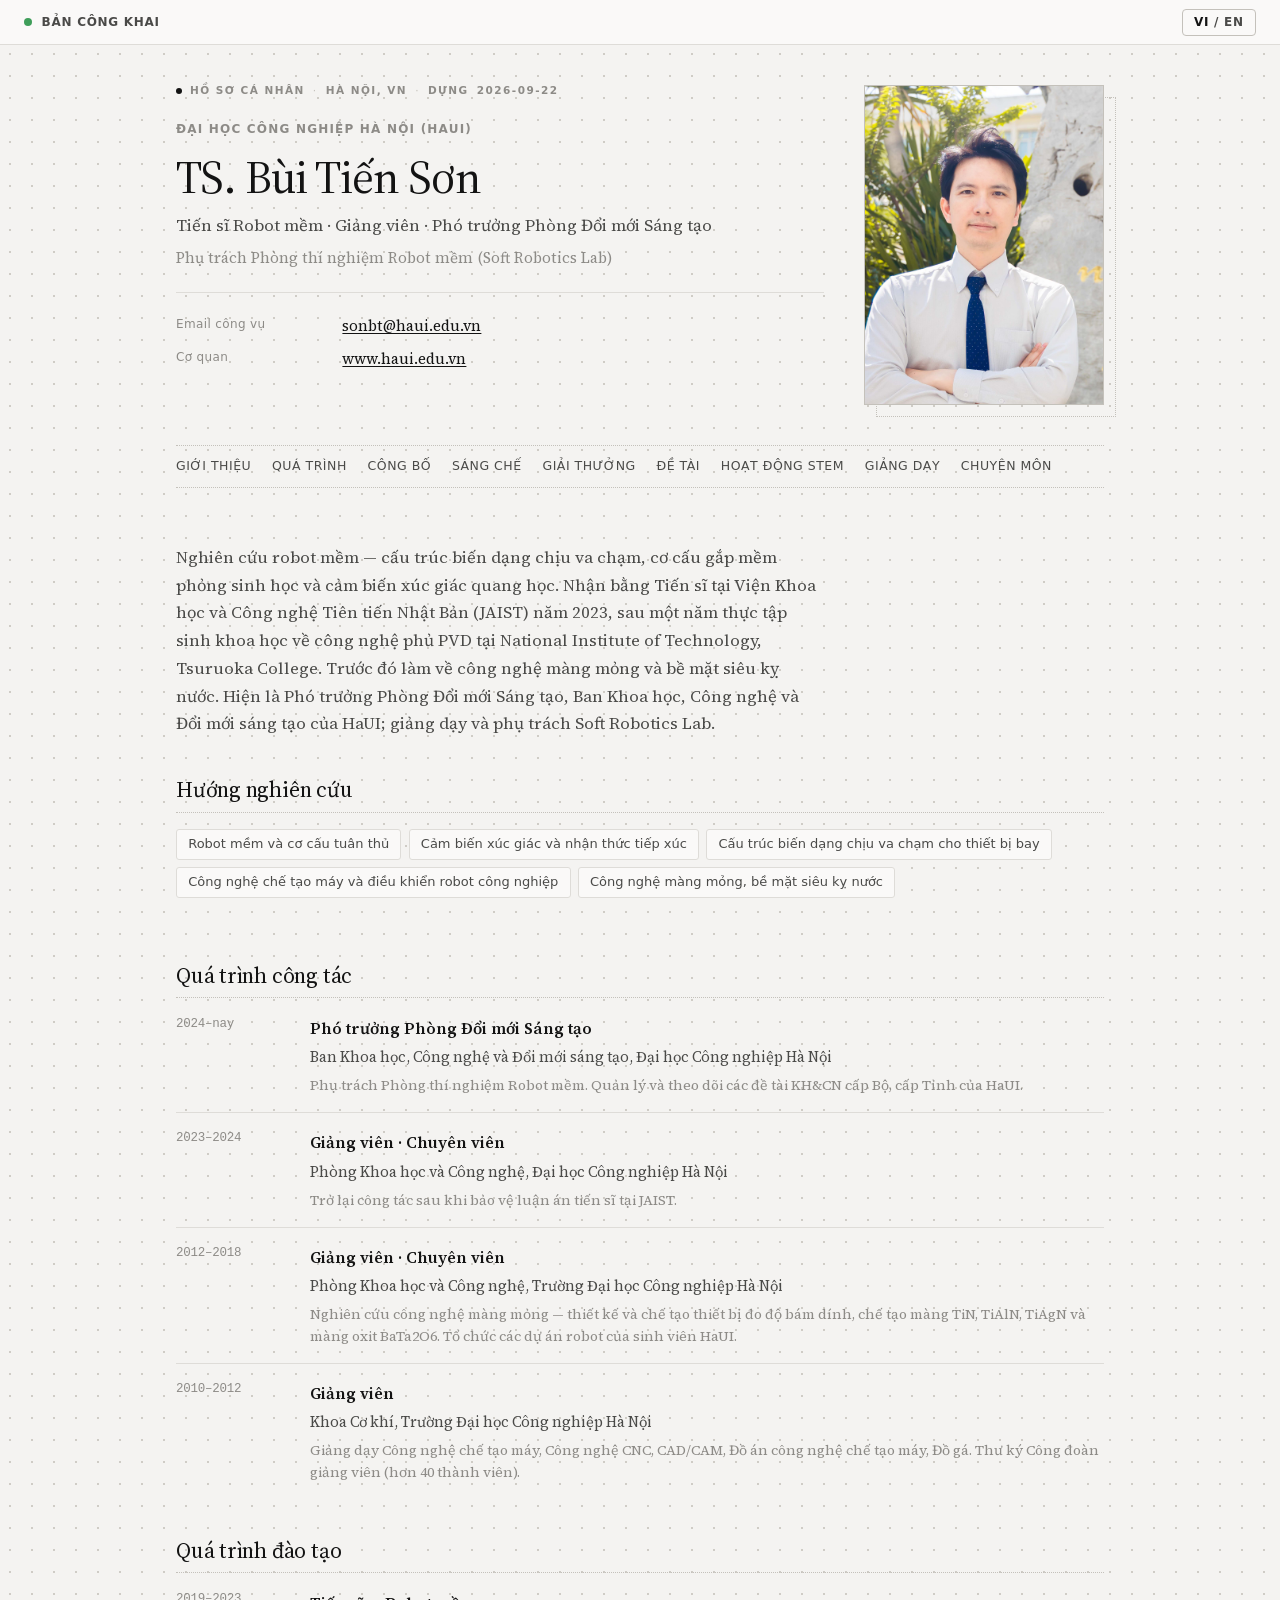
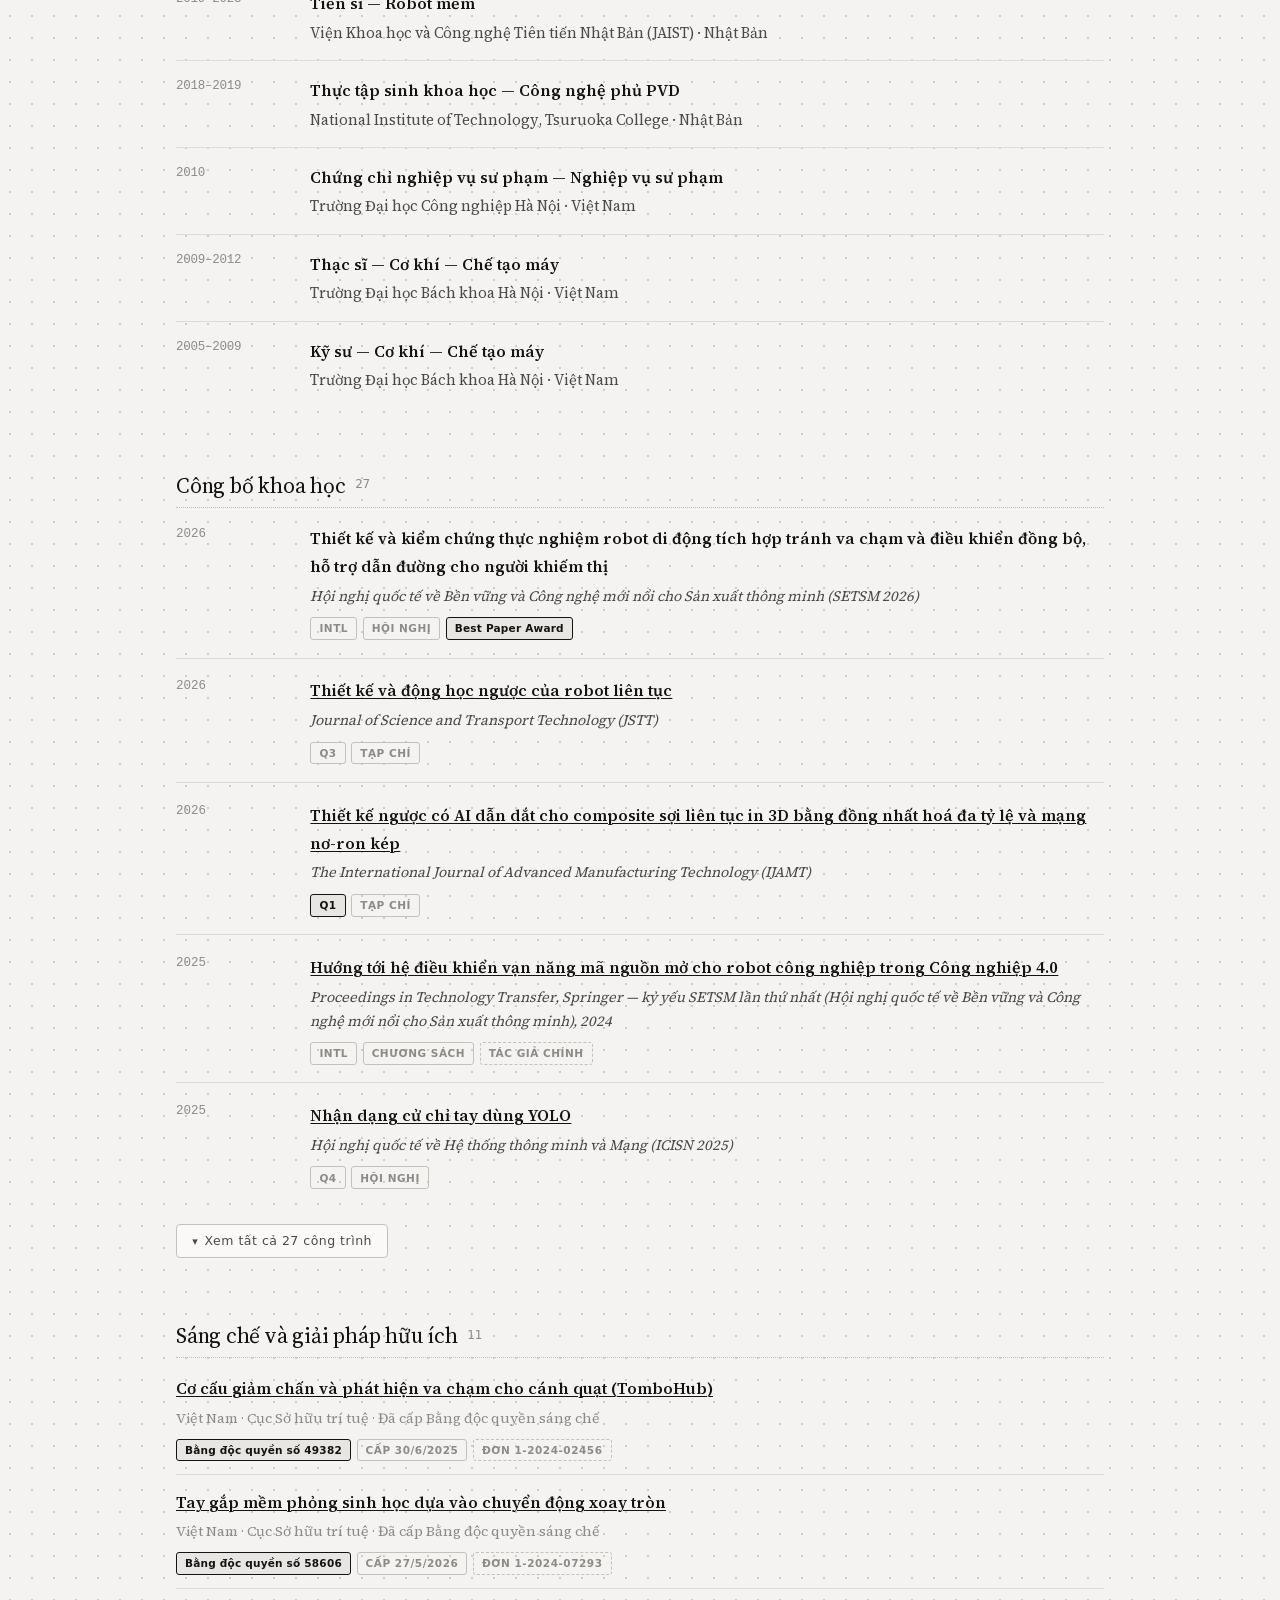
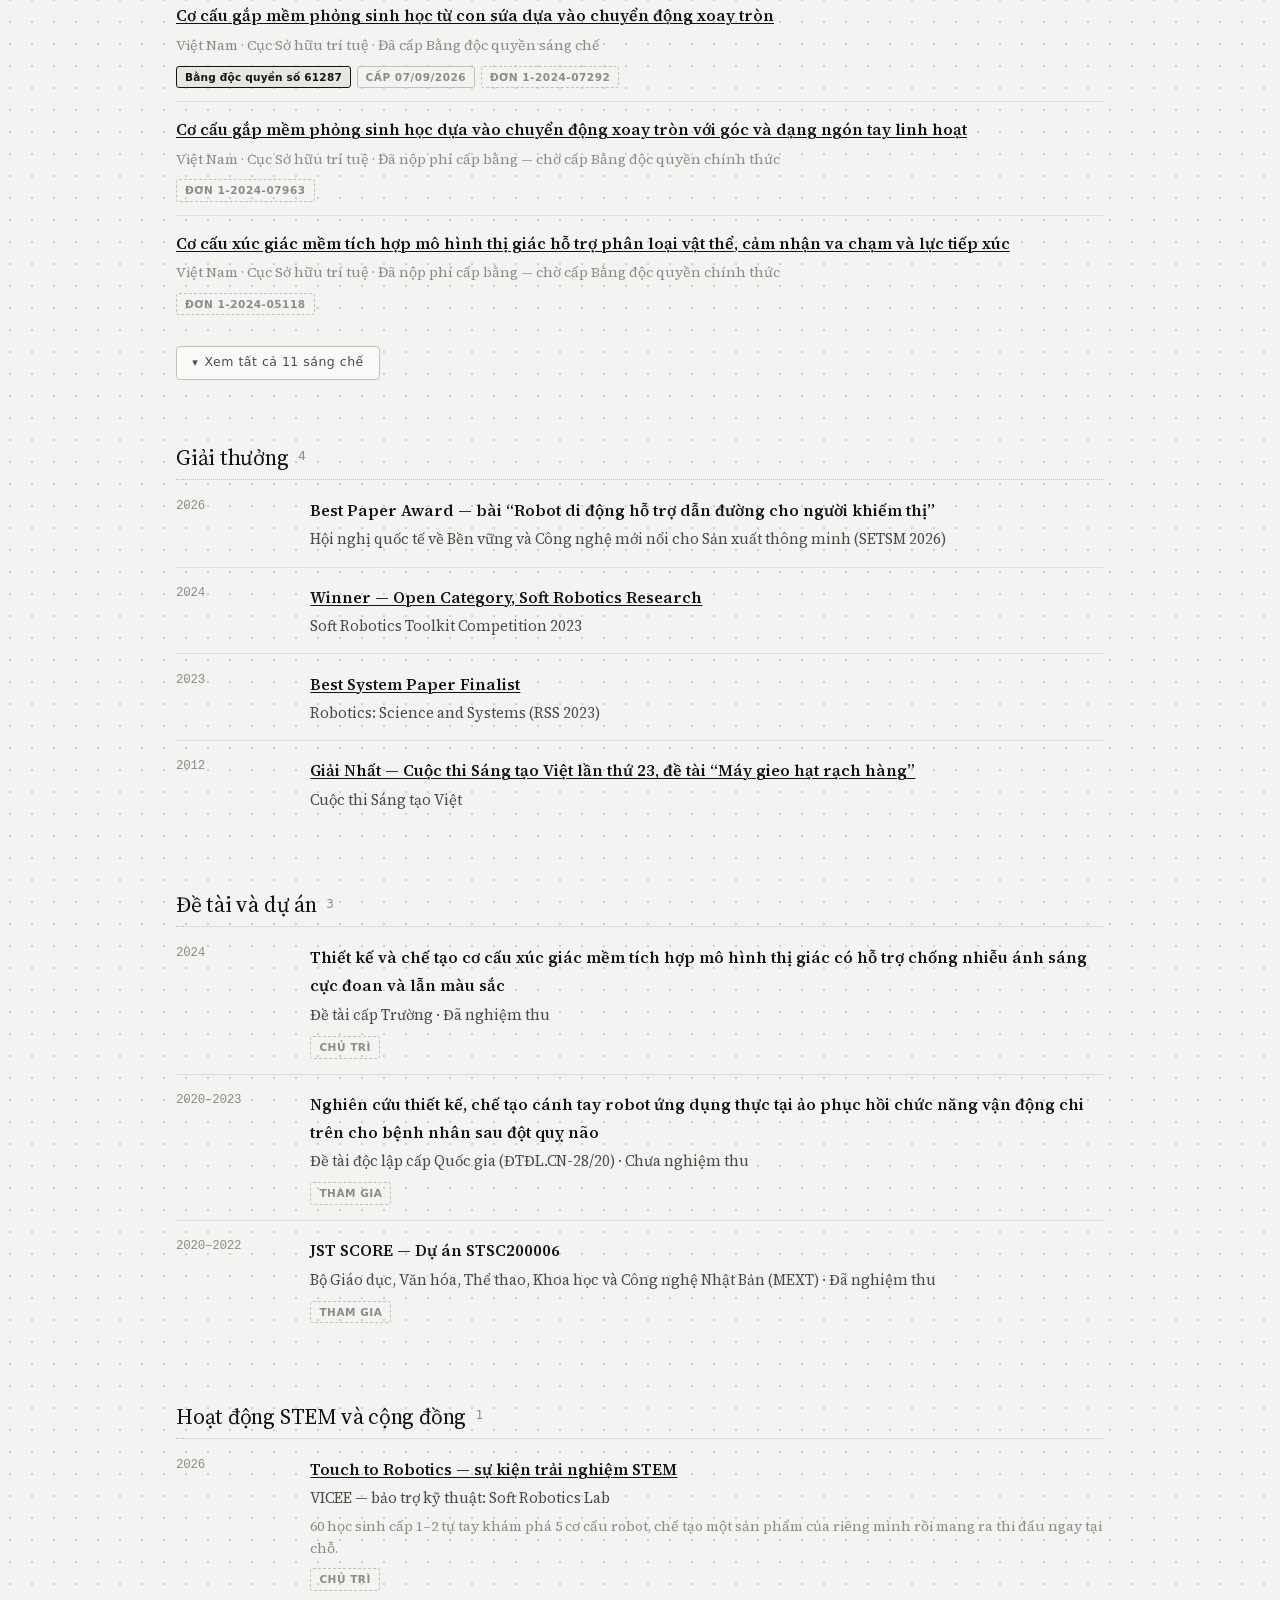
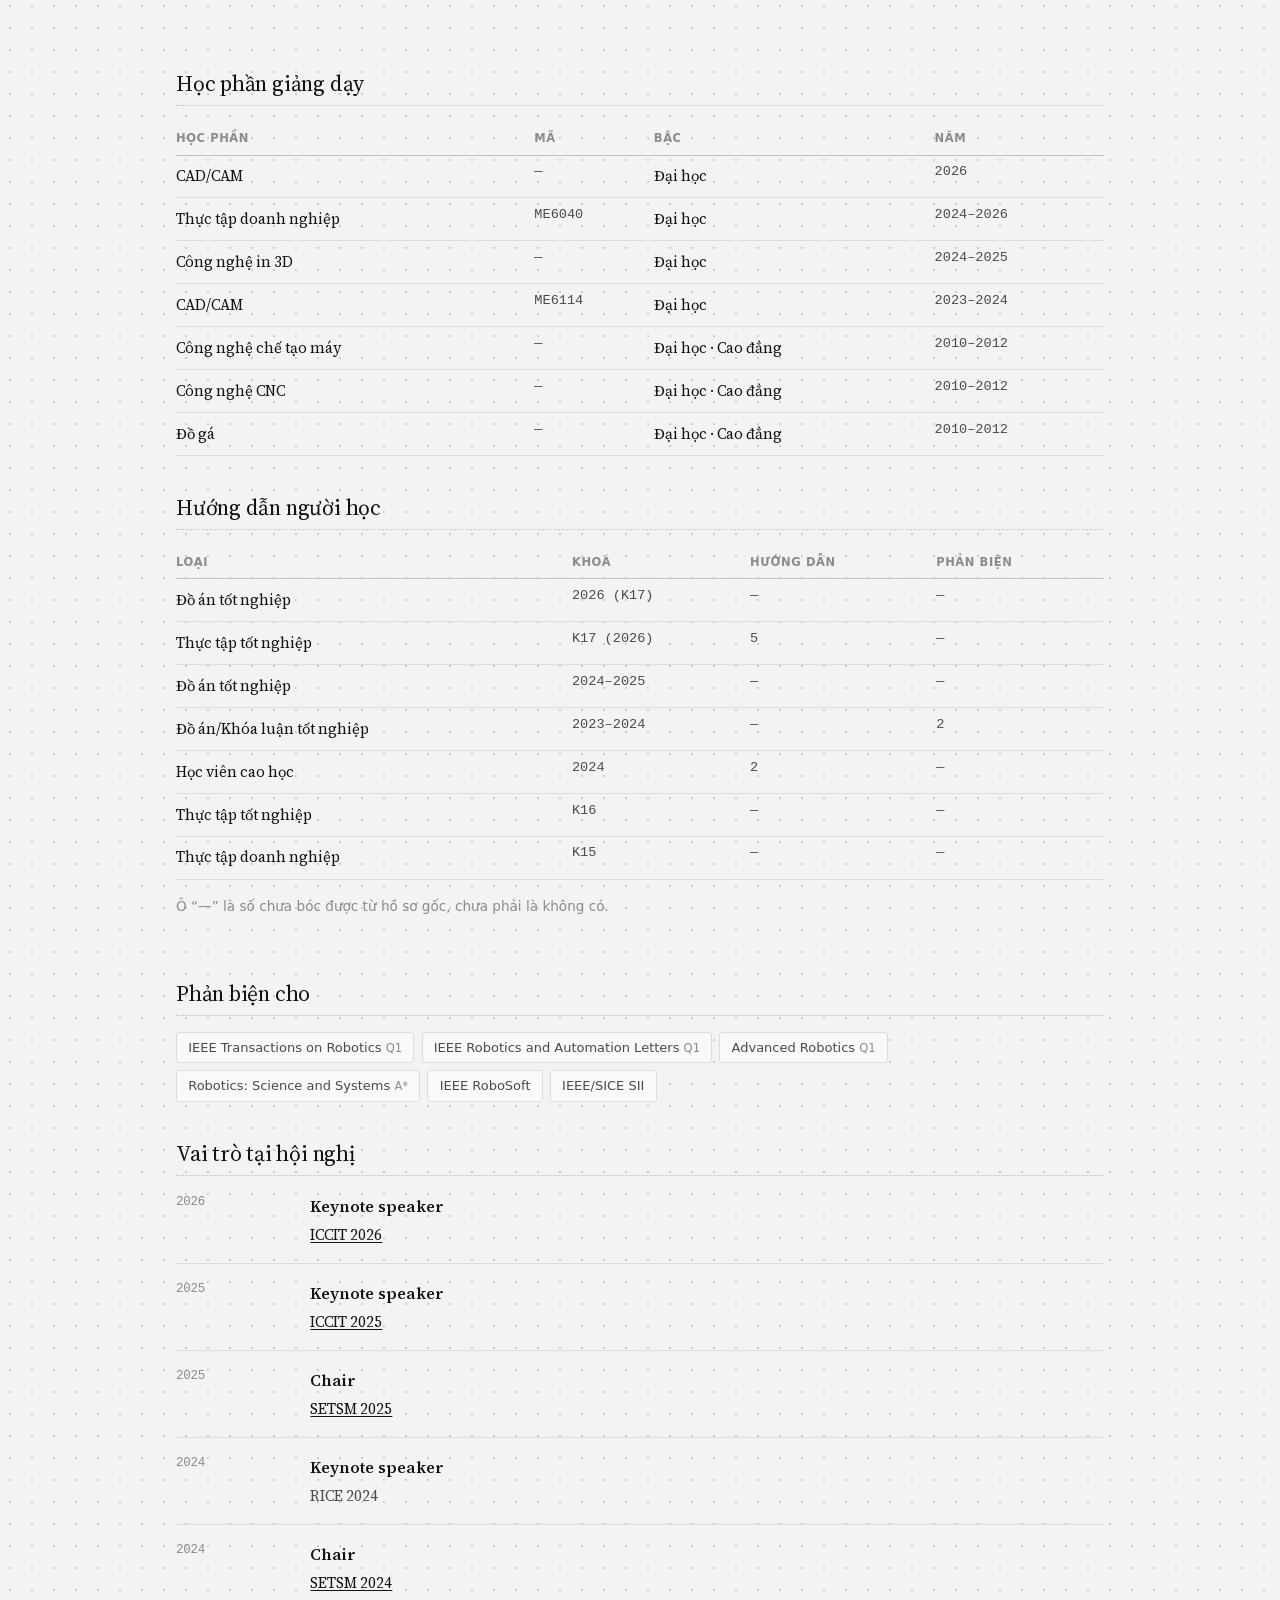
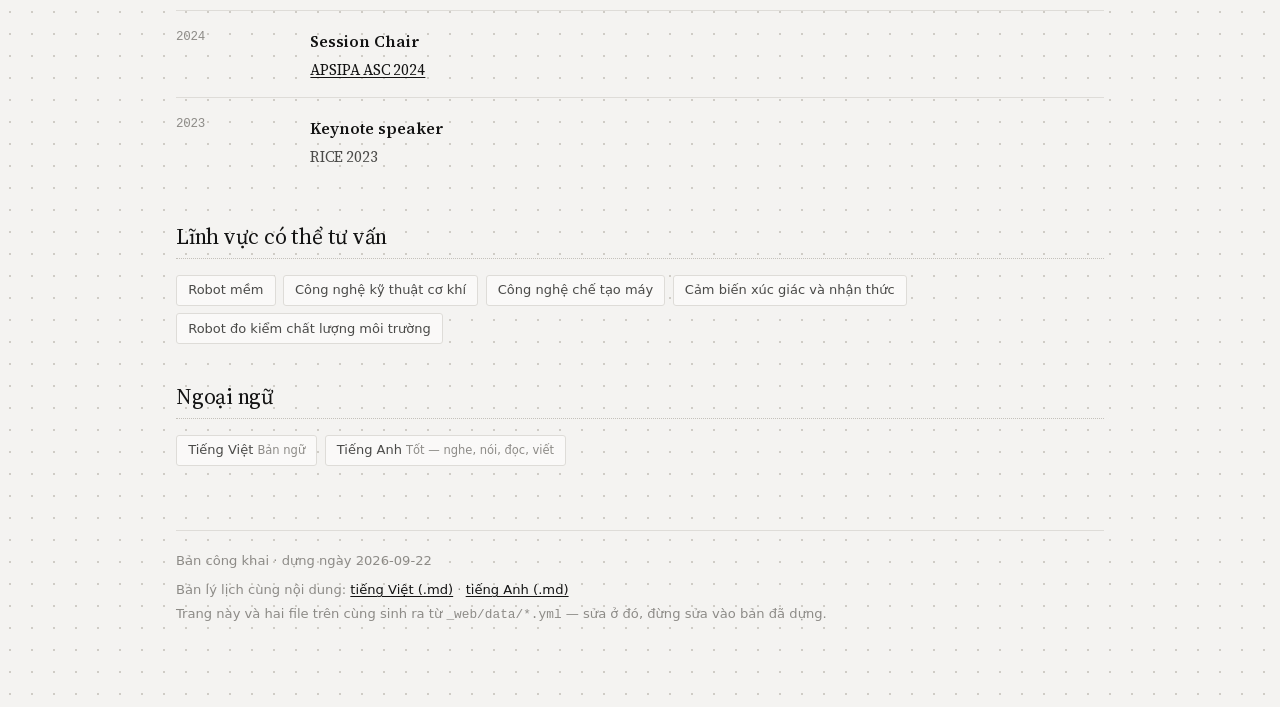
==== commit d02bfa38: "Cập nhật 2026-09-22" ====
--- a/index.html
+++ b/index.html
@@ -473,9 +473,13 @@
       <p class="badges">
 <span class="b b-role"><span class="l" lang="vi">Đơn 1-2024-07963</span><span class="l" lang="en">App. 1-2024-07963</span></span>      </p></li>
     <li data-vis="public"><b><a href="https://wipopublish.ipvietnam.gov.vn/wopublish-search/public/detail/patents?id=VN1202405118"><span class="l" lang="vi">Cơ cấu xúc giác mềm tích hợp mô hình thị giác hỗ trợ phân loại vật thể, cảm nhận va chạm và lực tiếp xúc</span><span class="l" lang="en">Soft tactile mechanism with integrated vision model for object classification, collision sensing and contact force</span></a></b>
-      <p class="detail"><span class="l" lang="vi">Việt Nam · Cục Sở hữu trí tuệ</span><span class="l" lang="en">Vietnam · Intellectual Property Office</span> · <span class="l" lang="vi">Chấp nhận đơn hợp lệ</span><span class="l" lang="en">Application accepted</span></p>
+      <p class="detail"><span class="l" lang="vi">Việt Nam · Cục Sở hữu trí tuệ</span><span class="l" lang="en">Vietnam · Intellectual Property Office</span> · <span class="l" lang="vi">Đã nộp phí cấp bằng — chờ cấp Bằng độc quyền chính thức</span><span class="l" lang="en">Grant fees paid — awaiting the official patent certificate</span></p>
       <p class="badges">
 <span class="b b-role"><span class="l" lang="vi">Đơn 1-2024-05118</span><span class="l" lang="en">App. 1-2024-05118</span></span>      </p></li>
+    <li class="extra" data-vis="public"><b><a href="https://wipopublish.ipvietnam.gov.vn/wopublish-search/public/detail/patents?id=VN1202409018"><span class="l" lang="vi">Cơ cấu mềm phỏng sinh học với ngón tay tự lựa và thay thế được</span><span class="l" lang="en">Bio-mimetic soft mechanism with self-aligning replaceable fingers</span></a></b>
+      <p class="detail"><span class="l" lang="vi">Việt Nam · Cục Sở hữu trí tuệ</span><span class="l" lang="en">Vietnam · Intellectual Property Office</span> · <span class="l" lang="vi">Đã nộp phí cấp bằng — chờ cấp Bằng độc quyền chính thức</span><span class="l" lang="en">Grant fees paid — awaiting the official patent certificate</span></p>
+      <p class="badges">
+<span class="b b-role"><span class="l" lang="vi">Đơn 1-2024-09018</span><span class="l" lang="en">App. 1-2024-09018</span></span>      </p></li>
     <li class="extra" data-vis="public"><b><a href="https://wipopublish.ipvietnam.gov.vn/wopublish-search/public/detail/patents?id=VN1202405119"><span class="l" lang="vi">Cánh quạt đàn hồi cho thiết bị bay không người lái</span><span class="l" lang="en">Elastic propeller for unmanned aerial vehicles</span></a></b>
       <p class="detail"><span class="l" lang="vi">Việt Nam · Cục Sở hữu trí tuệ</span><span class="l" lang="en">Vietnam · Intellectual Property Office</span> · <span class="l" lang="vi">Chấp nhận đơn hợp lệ</span><span class="l" lang="en">Application accepted</span></p>
       <p class="badges">
@@ -484,10 +488,6 @@
       <p class="detail"><span class="l" lang="vi">Nhật Bản · JPO</span><span class="l" lang="en">Japan · JPO</span> · <span class="l" lang="vi">Đã nộp đơn</span><span class="l" lang="en">Application filed</span></p>
       <p class="badges">
 <span class="b b-role"><span class="l" lang="vi">Đơn 特願2023-016702</span><span class="l" lang="en">App. 特願2023-016702</span></span>      </p></li>
-    <li class="extra" data-vis="public"><b><a href="https://wipopublish.ipvietnam.gov.vn/wopublish-search/public/detail/patents?id=VN1202409018"><span class="l" lang="vi">Cơ cấu mềm phỏng sinh học với ngón tay tự lựa và thay thế được</span><span class="l" lang="en">Bio-mimetic soft mechanism with self-aligning replaceable fingers</span></a></b>
-      <p class="detail"><span class="l" lang="vi">Việt Nam · Cục Sở hữu trí tuệ</span><span class="l" lang="en">Vietnam · Intellectual Property Office</span> · <span class="l" lang="vi">Chấp nhận đơn hợp lệ</span><span class="l" lang="en">Application accepted</span></p>
-      <p class="badges">
-<span class="b b-role"><span class="l" lang="vi">Đơn 1-2024-09018</span><span class="l" lang="en">App. 1-2024-09018</span></span>      </p></li>
     <li class="extra" data-vis="public"><b><a href="https://wipopublish.ipvietnam.gov.vn/wopublish-search/public/detail/patents?id=VN1202502969"><span class="l" lang="vi">Bánh xe sinh học nguyên khối dễ thay thế, sửa chữa và có khả năng phân hủy sinh học</span><span class="l" lang="en">One-piece biodegradable bio-wheel, easy to replace and repair</span></a></b>
       <p class="detail"><span class="l" lang="vi">Việt Nam · Cục Sở hữu trí tuệ</span><span class="l" lang="en">Vietnam · Intellectual Property Office</span> · <span class="l" lang="vi">Chấp nhận đơn hợp lệ</span><span class="l" lang="en">Application accepted</span></p>
       <p class="badges">
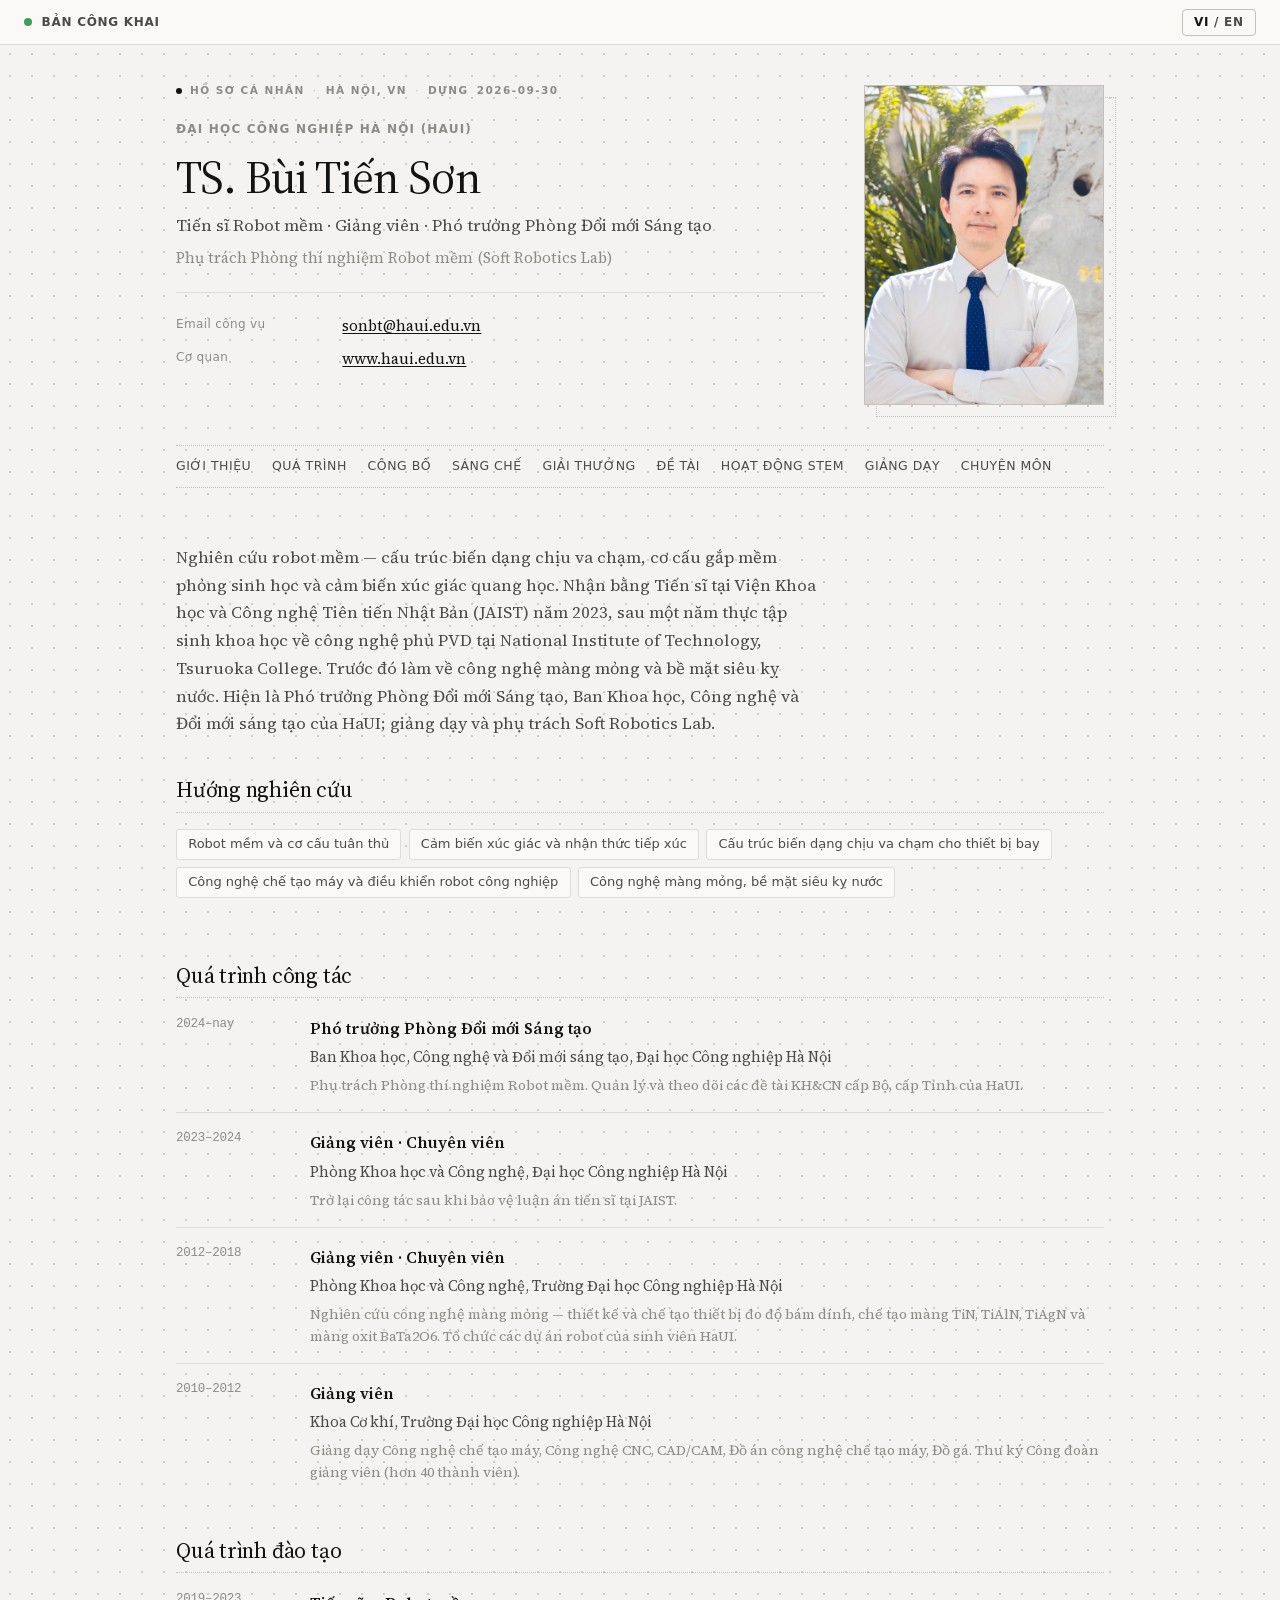
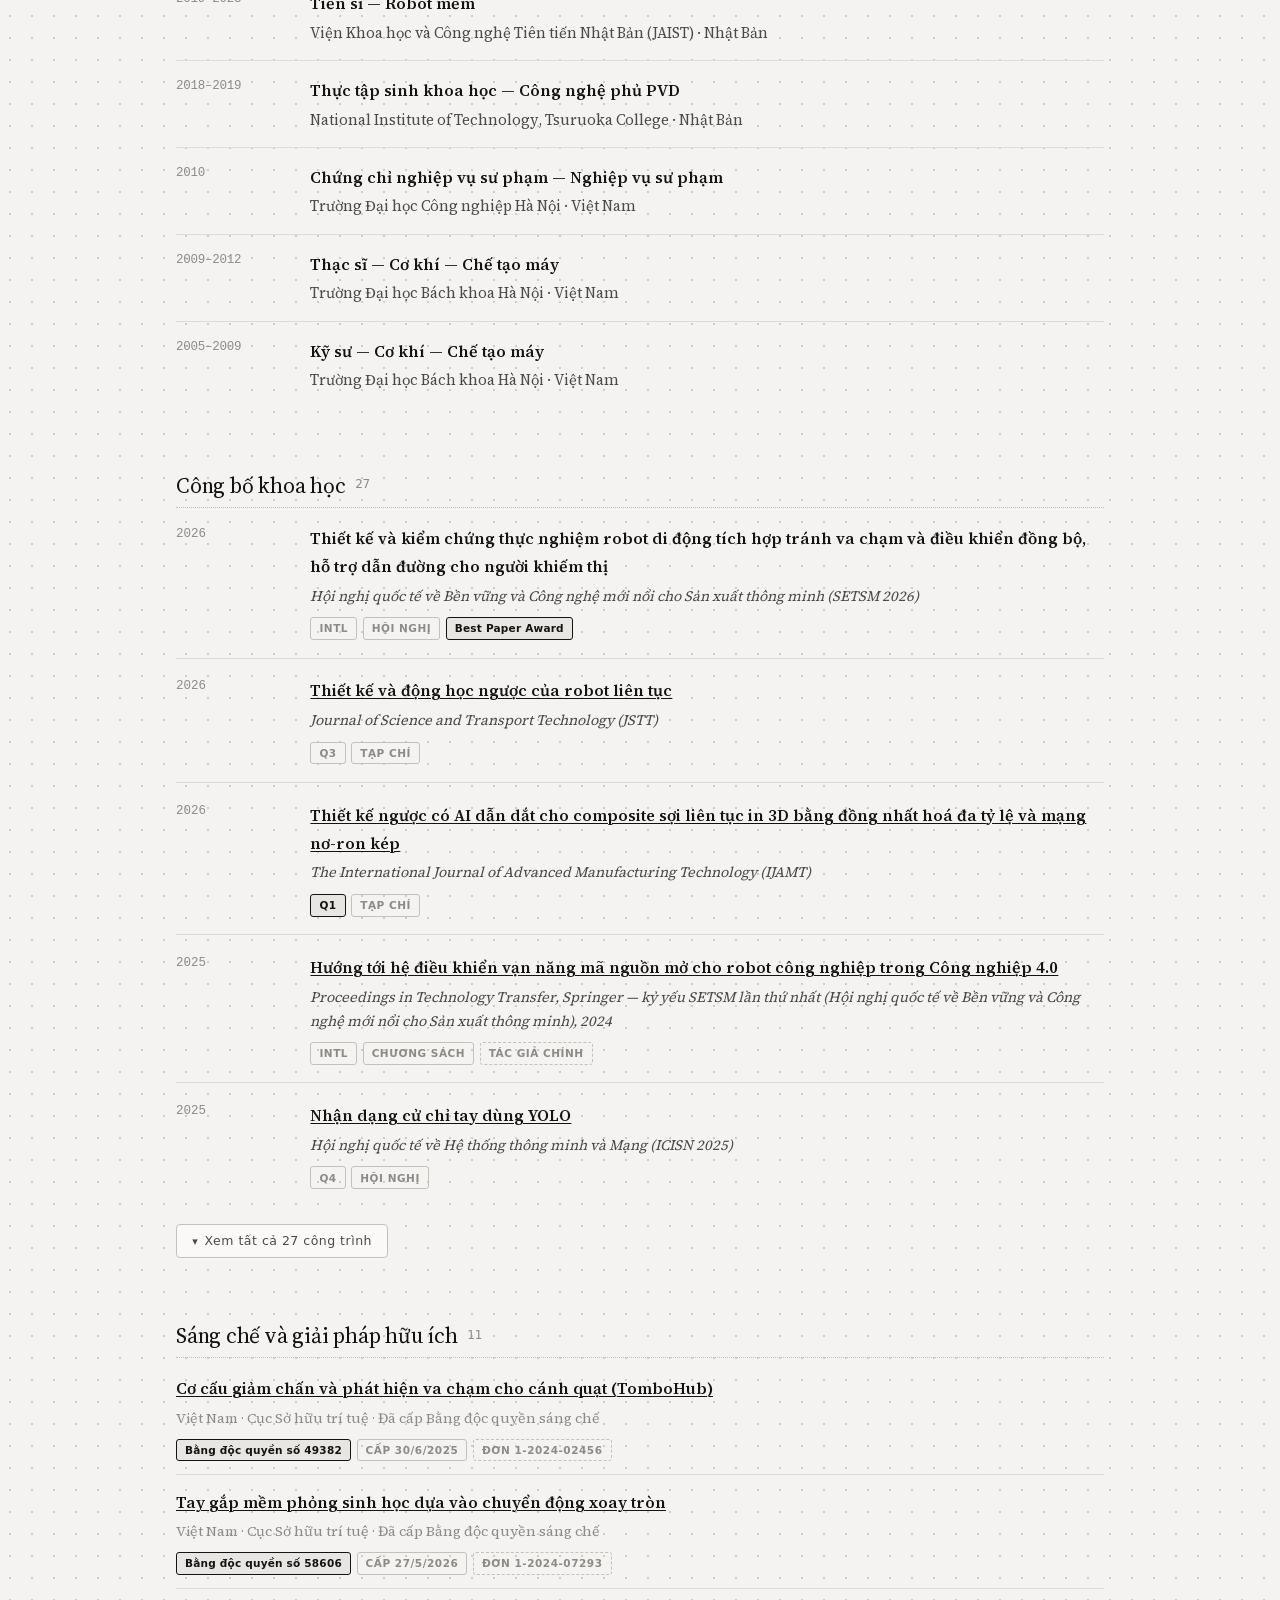
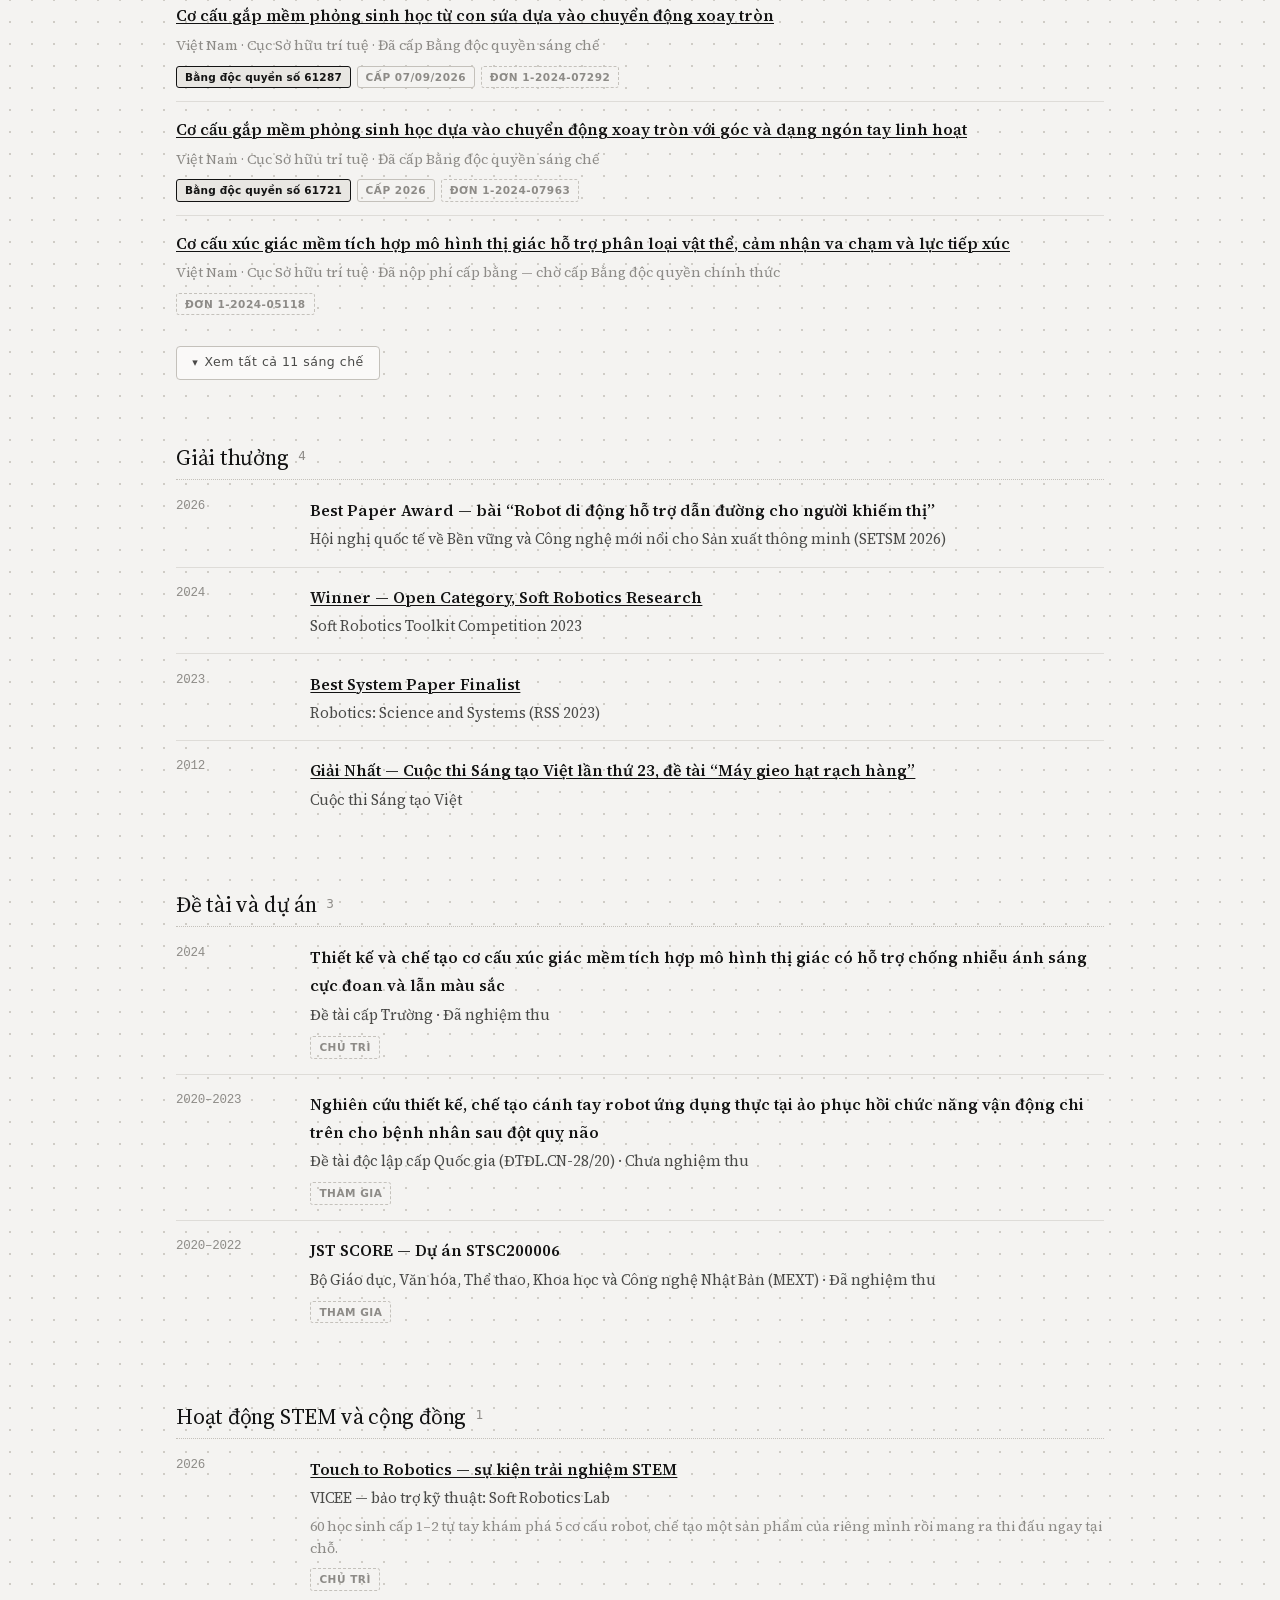
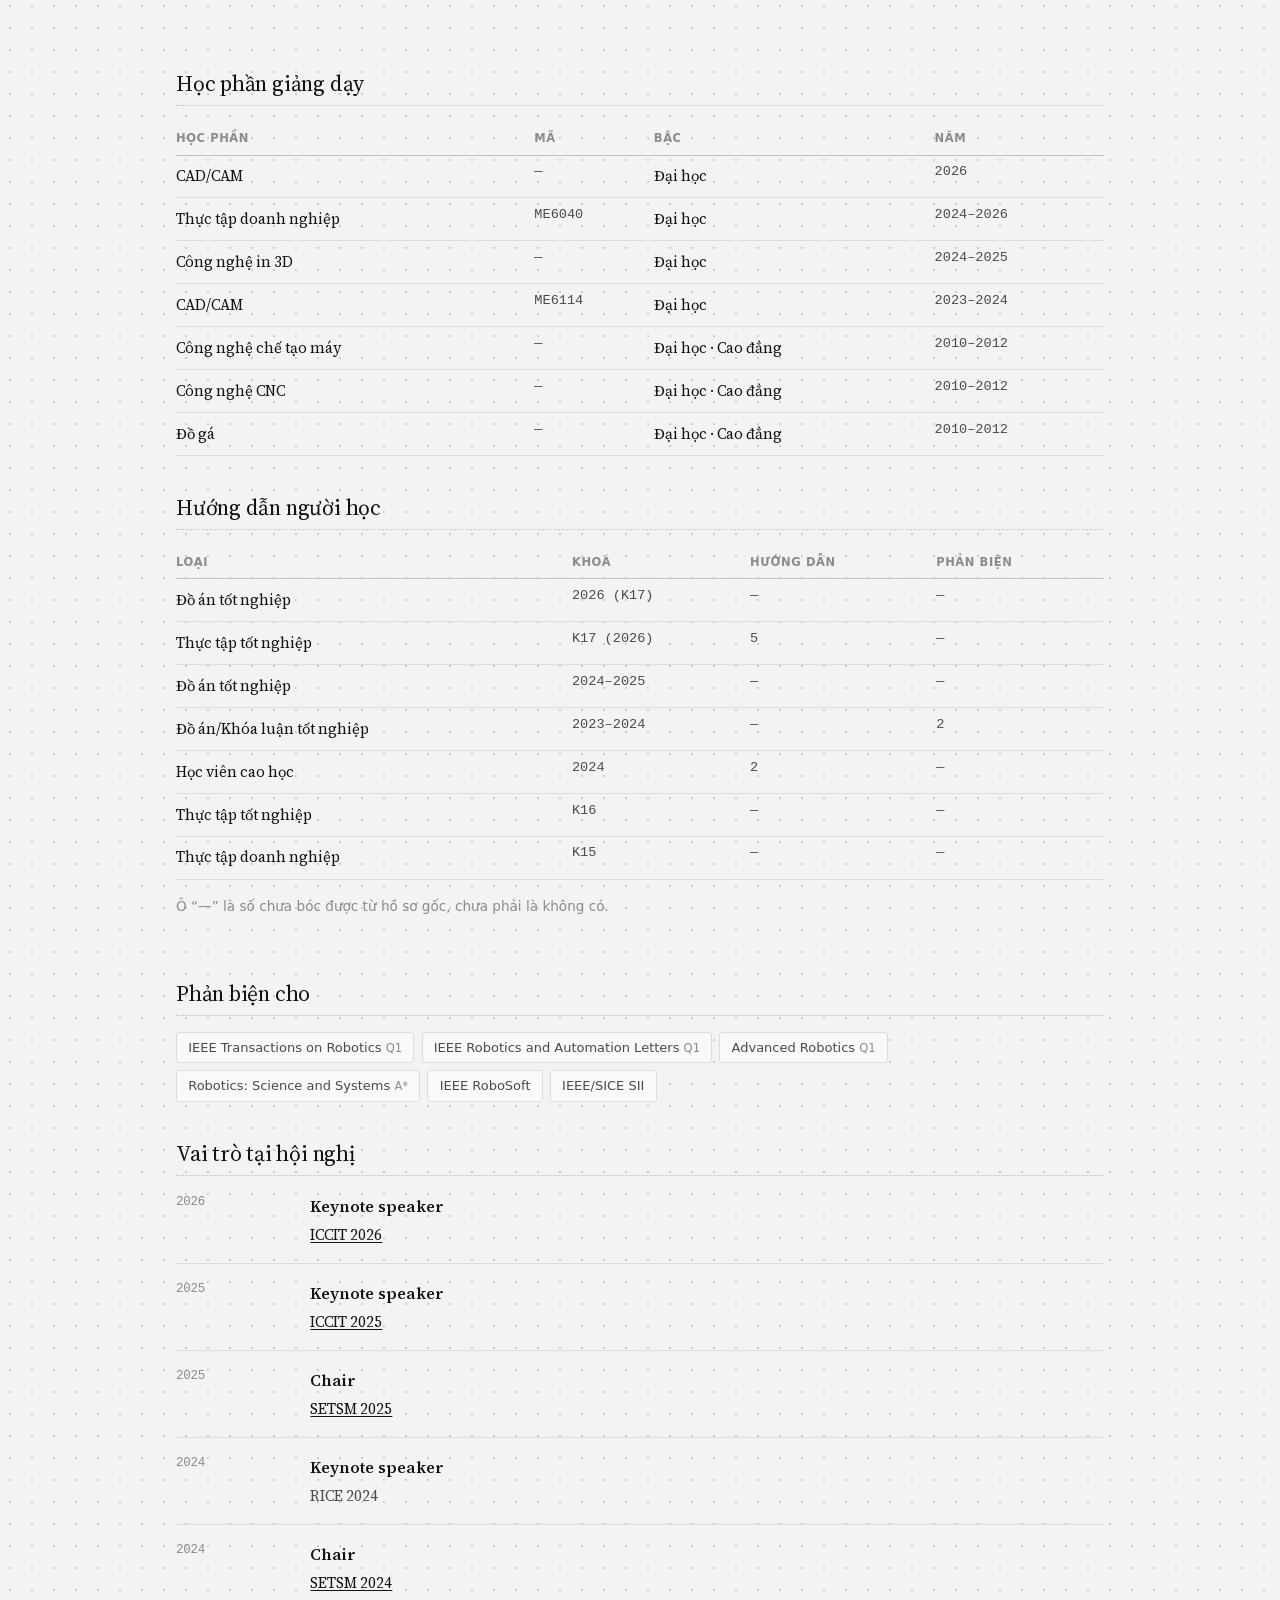
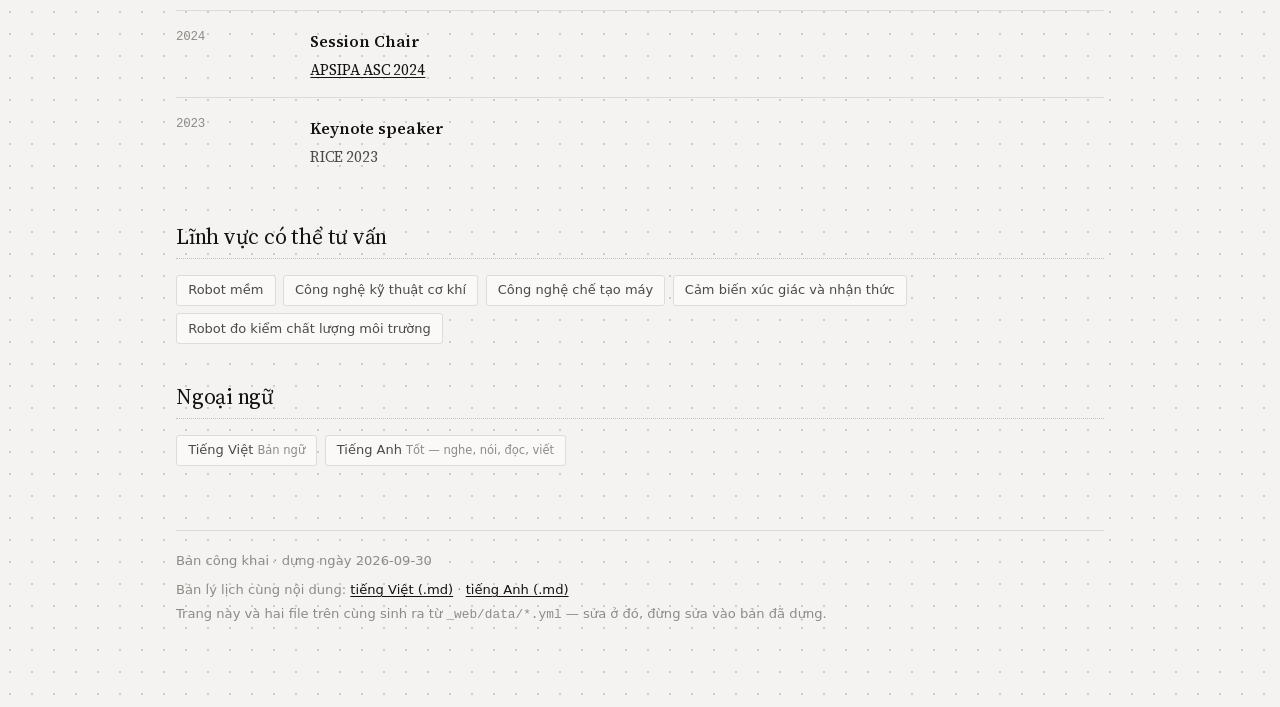
==== commit 752e304d: "Cập nhật 2026-09-30" ====
--- a/index.html
+++ b/index.html
@@ -20,7 +20,7 @@
   <p class="metaline">
     <span class="mdot"></span><span class="l" lang="vi">HỒ SƠ CÁ NHÂN</span><span class="l" lang="en">PERSONAL PROFILE</span>
     <b>·</b><span class="l" lang="vi">HÀ NỘI, VN</span><span class="l" lang="en">HANOI, VN</span>
-    <b>·</b><span class="l" lang="vi">dựng</span><span class="l" lang="en">built</span> 2026-09-22
+    <b>·</b><span class="l" lang="vi">dựng</span><span class="l" lang="en">built</span> 2026-09-30
   </p>
   <p class="eyebrow"><span class="l" lang="vi">Đại học Công nghiệp Hà Nội (HaUI)</span><span class="l" lang="en">Hanoi University of Industry (HaUI)</span></p>
   <h1><span class="l" lang="vi">TS.</span><span class="l" lang="en">Dr.</span> <span class="l" lang="vi">Bùi Tiến Sơn</span><span class="l" lang="en">Son Tien Bui</span></h1>
@@ -469,8 +469,10 @@
         <span class="b"><span class="l" lang="vi">cấp 07/09/2026</span><span class="l" lang="en">granted 07/09/2026</span></span>
 <span class="b b-role"><span class="l" lang="vi">Đơn 1-2024-07292</span><span class="l" lang="en">App. 1-2024-07292</span></span>      </p></li>
     <li data-vis="public"><b><a href="https://wipopublish.ipvietnam.gov.vn/wopublish-search/public/detail/patents?id=VN1202407963"><span class="l" lang="vi">Cơ cấu gắp mềm phỏng sinh học dựa vào chuyển động xoay tròn với góc và dạng ngón tay linh hoạt</span><span class="l" lang="en">Bio-mimetic soft gripper with adjustable finger angle and shape</span></a></b>
-      <p class="detail"><span class="l" lang="vi">Việt Nam · Cục Sở hữu trí tuệ</span><span class="l" lang="en">Vietnam · Intellectual Property Office</span> · <span class="l" lang="vi">Đã nộp phí cấp bằng — chờ cấp Bằng độc quyền chính thức</span><span class="l" lang="en">Grant fees paid — awaiting the official patent certificate</span></p>
-      <p class="badges">
+      <p class="detail"><span class="l" lang="vi">Việt Nam · Cục Sở hữu trí tuệ</span><span class="l" lang="en">Vietnam · Intellectual Property Office</span> · <span class="l" lang="vi">Đã cấp Bằng độc quyền sáng chế</span><span class="l" lang="en">Patent granted</span></p>
+      <p class="badges">
+        <span class="b b-hl"><span class="l" lang="vi">Bằng độc quyền số 61721</span><span class="l" lang="en">Patent No. 61721</span></span>
+        <span class="b"><span class="l" lang="vi">cấp 2026</span><span class="l" lang="en">granted 2026</span></span>
 <span class="b b-role"><span class="l" lang="vi">Đơn 1-2024-07963</span><span class="l" lang="en">App. 1-2024-07963</span></span>      </p></li>
     <li data-vis="public"><b><a href="https://wipopublish.ipvietnam.gov.vn/wopublish-search/public/detail/patents?id=VN1202405118"><span class="l" lang="vi">Cơ cấu xúc giác mềm tích hợp mô hình thị giác hỗ trợ phân loại vật thể, cảm nhận va chạm và lực tiếp xúc</span><span class="l" lang="en">Soft tactile mechanism with integrated vision model for object classification, collision sensing and contact force</span></a></b>
       <p class="detail"><span class="l" lang="vi">Việt Nam · Cục Sở hữu trí tuệ</span><span class="l" lang="en">Vietnam · Intellectual Property Office</span> · <span class="l" lang="vi">Đã nộp phí cấp bằng — chờ cấp Bằng độc quyền chính thức</span><span class="l" lang="en">Grant fees paid — awaiting the official patent certificate</span></p>
@@ -672,7 +674,7 @@
 </main>
 
 <footer>
-  <p><span class="l" lang="vi">Bản công khai</span><span class="l" lang="en">Public edition</span> · <span class="l" lang="vi">dựng ngày</span><span class="l" lang="en">built</span> 2026-09-22</p>
+  <p><span class="l" lang="vi">Bản công khai</span><span class="l" lang="en">Public edition</span> · <span class="l" lang="vi">dựng ngày</span><span class="l" lang="en">built</span> 2026-09-30</p>
   <p class="dl">
     <span class="l" lang="vi">Bản lý lịch cùng nội dung:</span><span class="l" lang="en">Same content as a CV:</span>
     <a href="ly-lich.md" download><span class="l" lang="vi">tiếng Việt (.md)</span><span class="l" lang="en">Vietnamese (.md)</span></a> ·
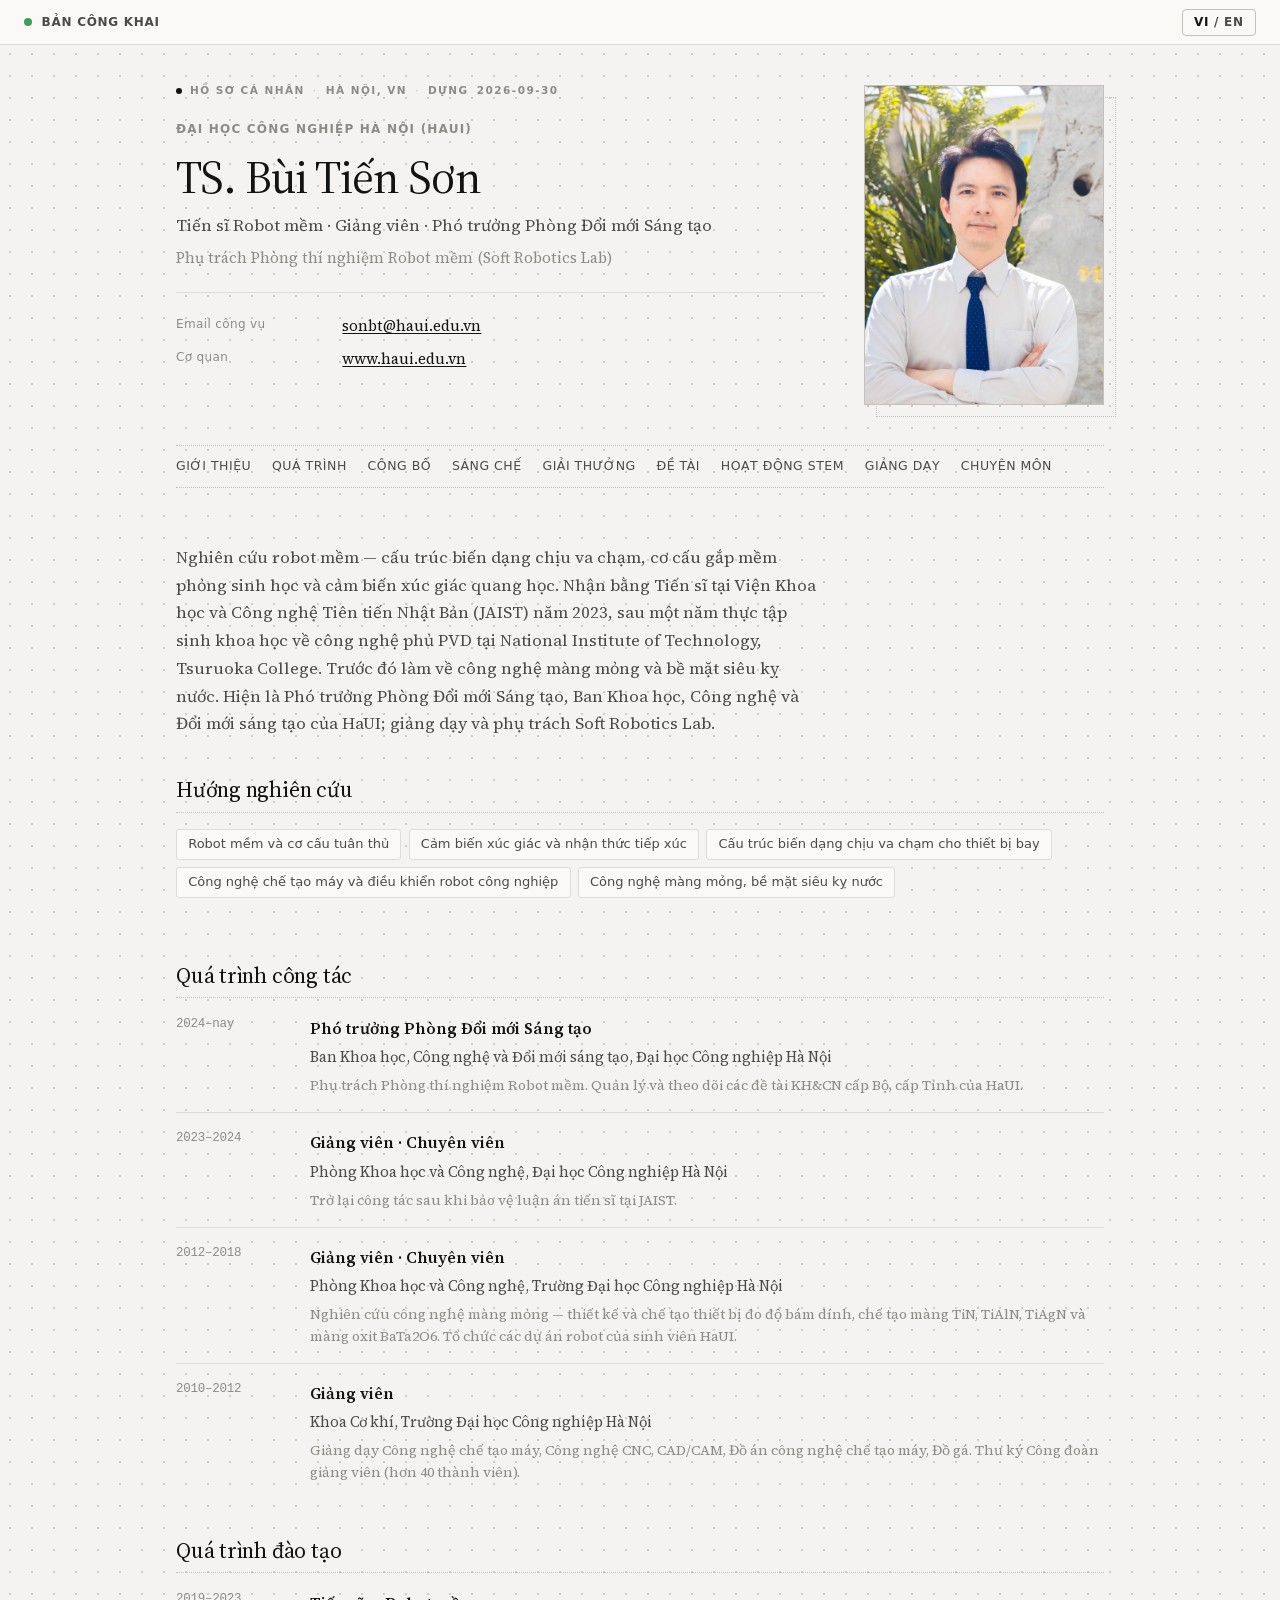
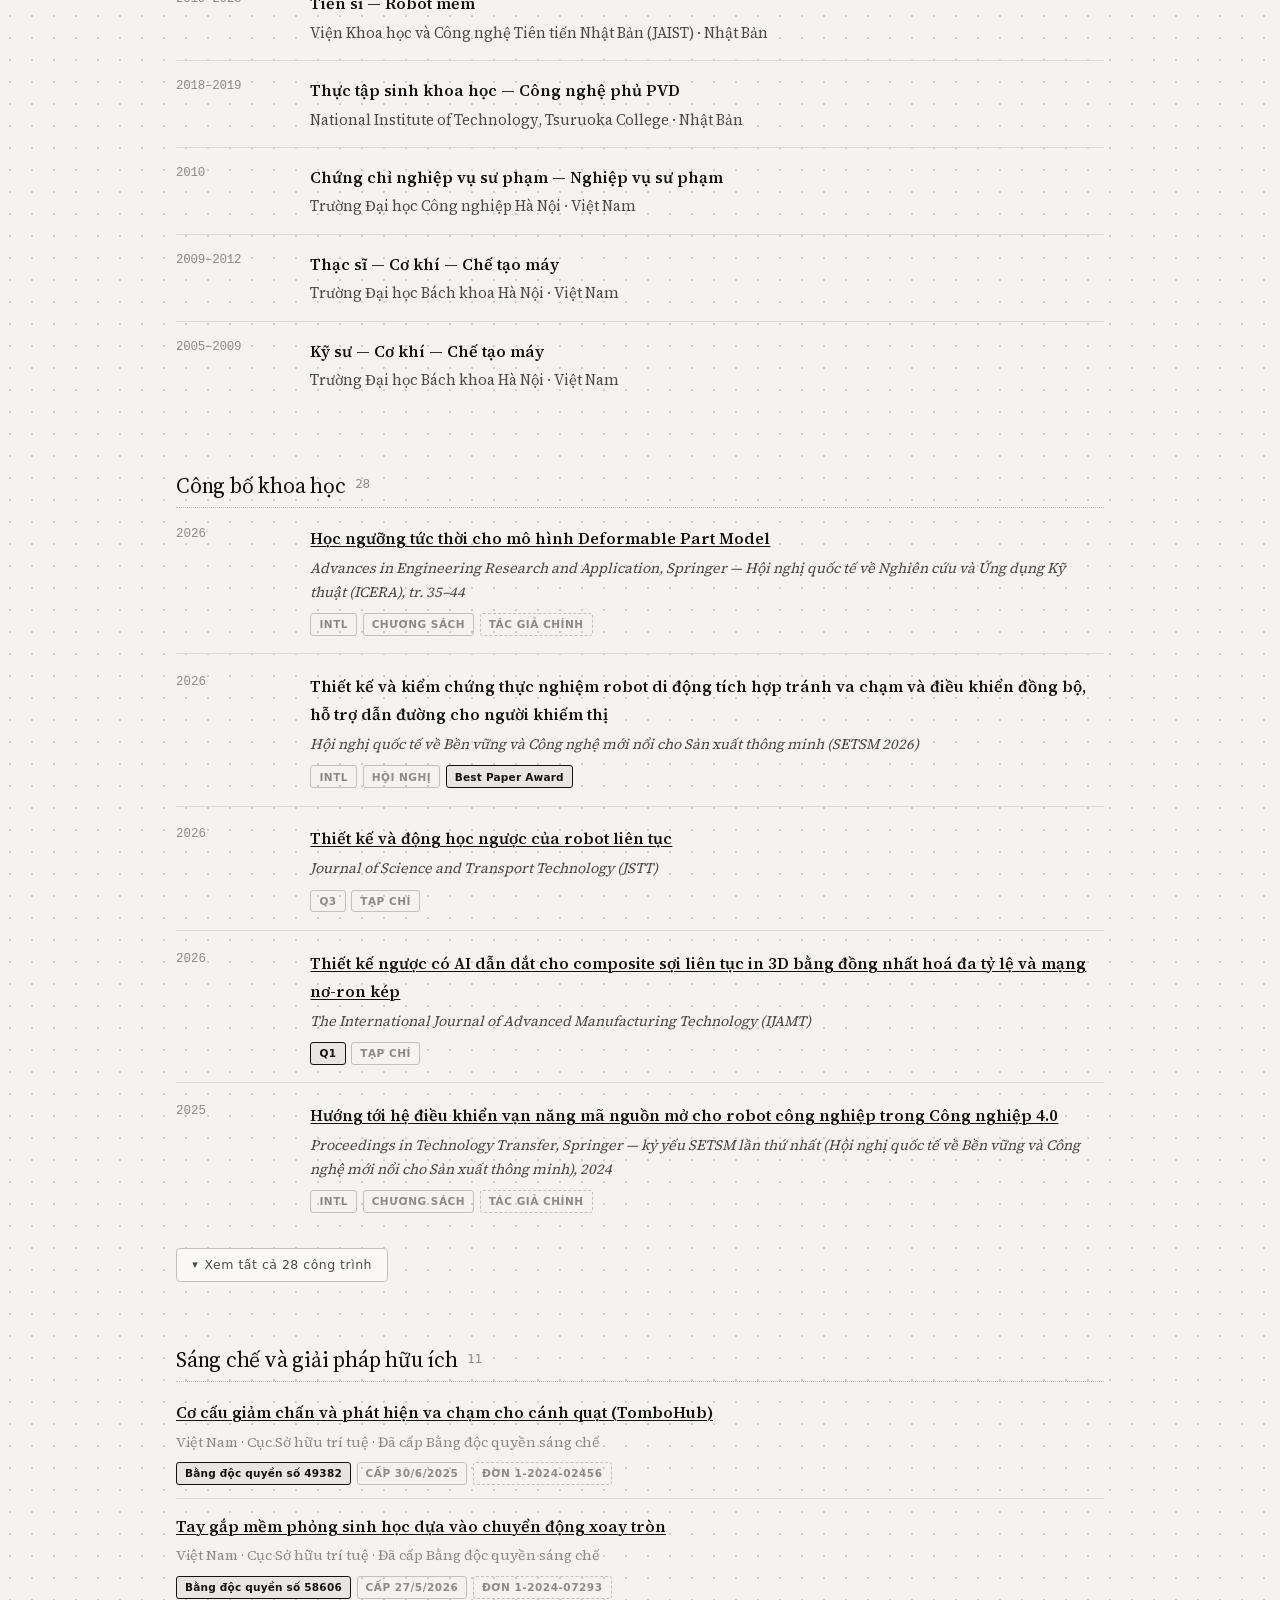
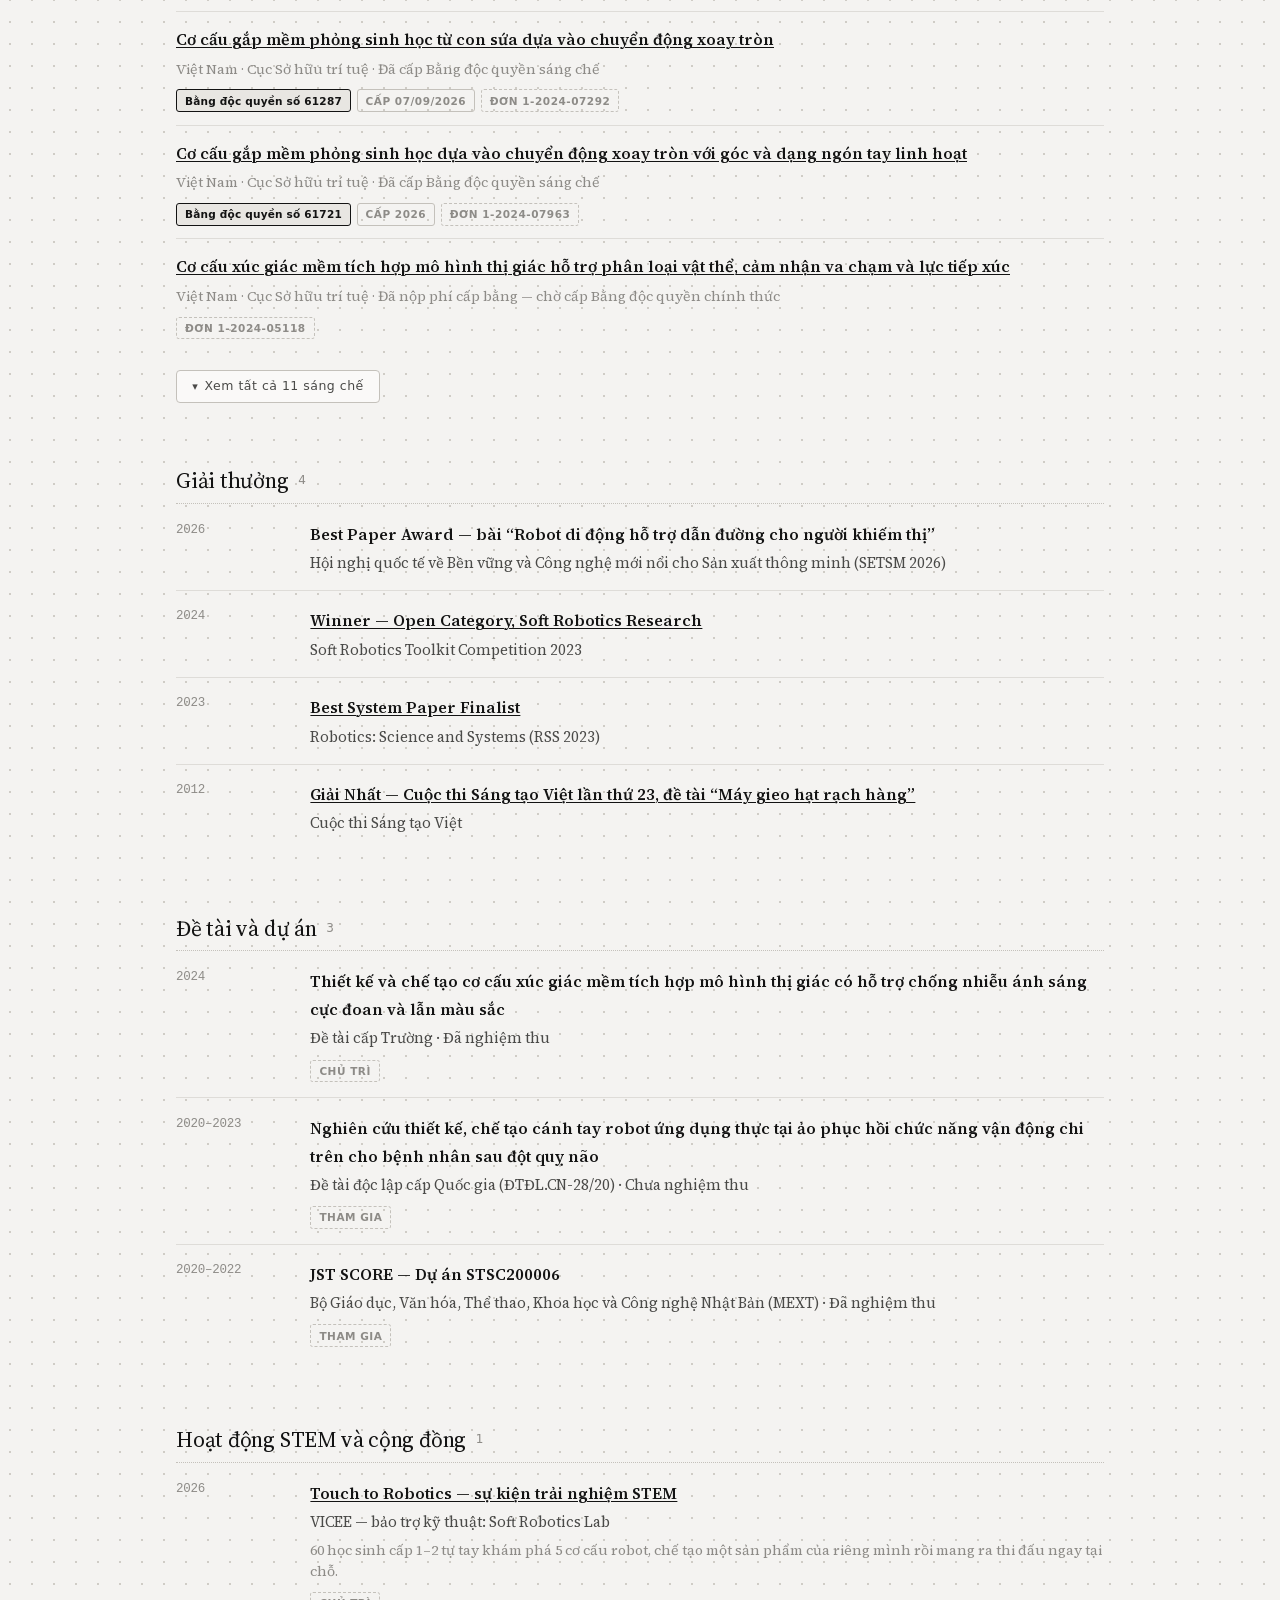
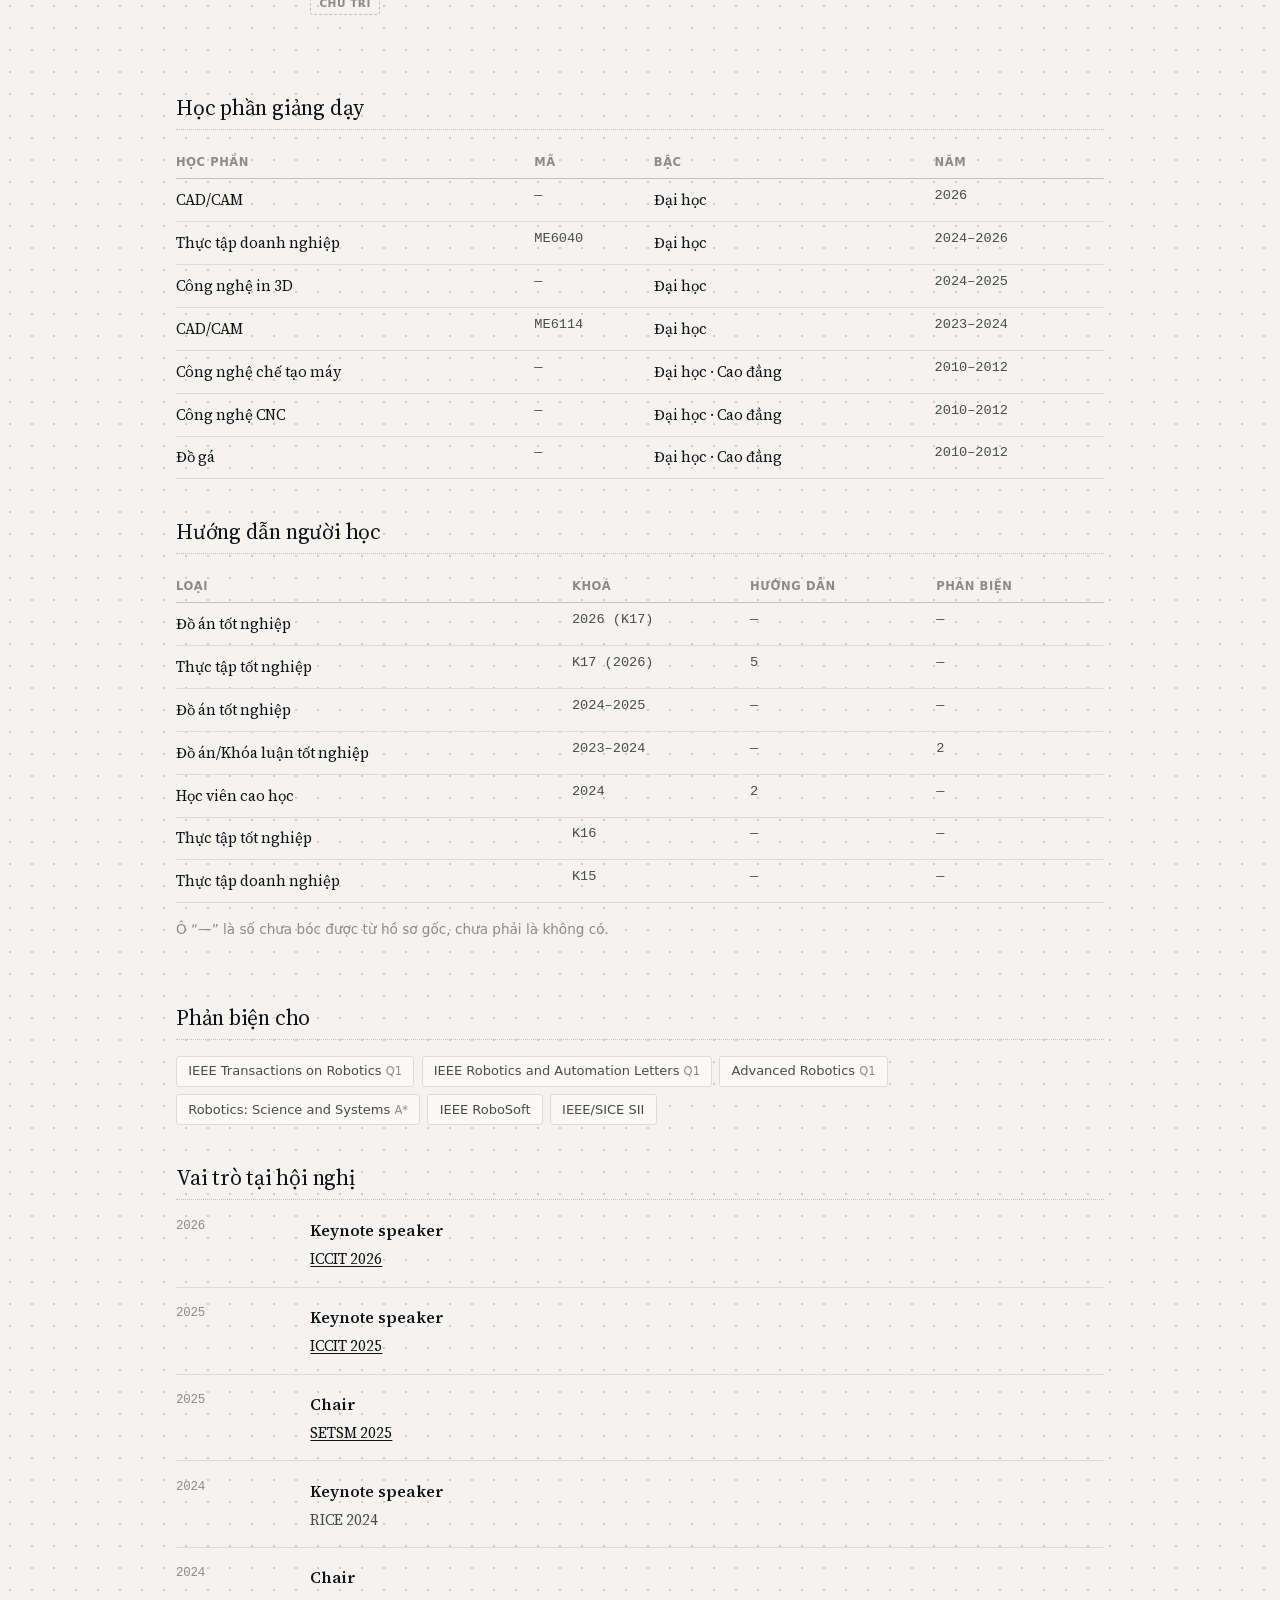
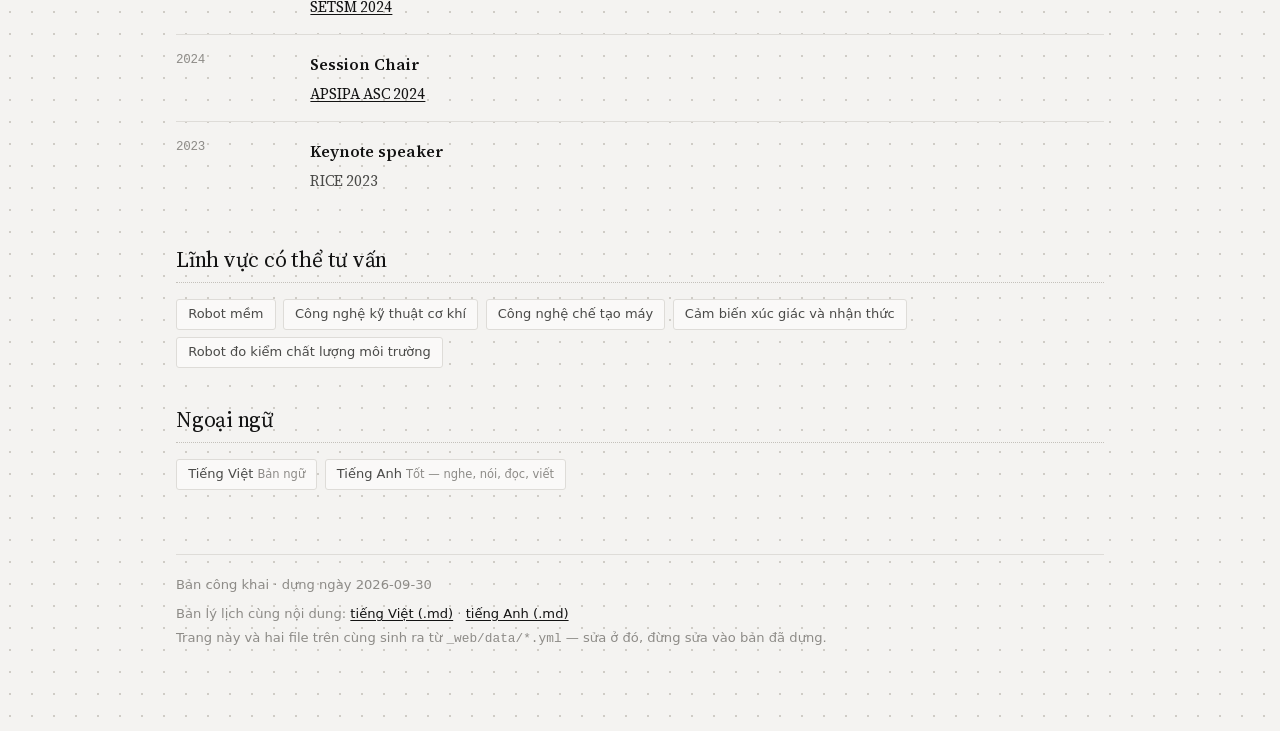
==== commit 9c35a833: "Cập nhật 2026-09-30" ====
--- a/index.html
+++ b/index.html
@@ -141,53 +141,64 @@
 </section>
 
 <section id="pubs">
-  <h2><span class="l" lang="vi">Công bố khoa học</span><span class="l" lang="en">Publications</span> <span class="count">27</span></h2>
+  <h2><span class="l" lang="vi">Công bố khoa học</span><span class="l" lang="en">Publications</span> <span class="count">28</span></h2>
   <ol class="pubs" reversed data-collapse>
     <li class="tier-intl" data-vis="public">
       <span class="yr">2026</span>
       <div>
-        <b><span class="l" lang="vi">Thiết kế và kiểm chứng thực nghiệm robot di động tích hợp tránh va chạm và điều khiển đồng bộ, hỗ trợ dẫn đường cho người khiếm thị</span><span class="l" lang="en">Design and Experimental Validation of a Mobile Robot with Integrated Collision Avoidance and Synchronization Control for Blind Navigation Assistance</span></b>
-        <p class="venue"><span class="l" lang="vi">Hội nghị quốc tế về Bền vững và Công nghệ mới nổi cho Sản xuất thông minh (SETSM 2026)</span><span class="l" lang="en">Intl. Conference on Sustainability and Emerging Technologies for Smart Manufacturing (SETSM 2026)</span></p>
-        <p class="badges">
-          <span class="b b-intl">INTL</span>
-          <span class="b b-type"><span class="l" lang="vi">Hội nghị</span><span class="l" lang="en">Conference</span></span>
-<span class="b b-hl"><span class="l" lang="vi">Best Paper Award</span><span class="l" lang="en">Best Paper Award</span></span>        </p>
-      </div>
-    </li>
-    <li class="tier-q3" data-vis="public">
-      <span class="yr">2026</span>
-      <div>
-        <b><a href="https://doi.org/10.58845/jstt.utt.2026.en.6.1.101-111"><span class="l" lang="vi">Thiết kế và động học ngược của robot liên tục</span><span class="l" lang="en">Design and Inverse Kinematics of Continuum Robots</span></a></b>
-        <p class="venue"><span class="l" lang="vi">Journal of Science and Transport Technology (JSTT)</span><span class="l" lang="en">Journal of Science and Transport Technology (JSTT)</span></p>
-        <p class="badges">
-          <span class="b b-q3">Q3</span>
-          <span class="b b-type"><span class="l" lang="vi">Tạp chí</span><span class="l" lang="en">Journal</span></span>
-        </p>
-      </div>
-    </li>
-    <li class="tier-q1" data-vis="public">
-      <span class="yr">2026</span>
-      <div>
-        <b><a href="https://doi.org/10.1007/s00170-026-17787-2"><span class="l" lang="vi">Thiết kế ngược có AI dẫn dắt cho composite sợi liên tục in 3D bằng đồng nhất hoá đa tỷ lệ và mạng nơ-ron kép</span><span class="l" lang="en">AI-Driven Inverse Design of 3D-Printed Continuous Fiber Composites Using Multiscale Homogenization and Dual Neural Networks</span></a></b>
-        <p class="venue"><span class="l" lang="vi">The International Journal of Advanced Manufacturing Technology (IJAMT)</span><span class="l" lang="en">The International Journal of Advanced Manufacturing Technology (IJAMT)</span></p>
-        <p class="badges">
-          <span class="b b-q1">Q1</span>
-          <span class="b b-type"><span class="l" lang="vi">Tạp chí</span><span class="l" lang="en">Journal</span></span>
-        </p>
-      </div>
-    </li>
-    <li class="tier-intl" data-vis="public">
-      <span class="yr">2025</span>
-      <div>
-        <b><a href="https://doi.org/10.1007/978-981-97-7083-0_62"><span class="l" lang="vi">Hướng tới hệ điều khiển vạn năng mã nguồn mở cho robot công nghiệp trong Công nghiệp 4.0</span><span class="l" lang="en">Towards an Open-Source Universal Controller System for Industrial Robots in Industry 4.0</span></a></b>
-        <p class="venue"><span class="l" lang="vi">Proceedings in Technology Transfer, Springer — kỷ yếu SETSM lần thứ nhất (Hội nghị quốc tế về Bền vững và Công nghệ mới nổi cho Sản xuất thông minh), 2024</span><span class="l" lang="en">Proceedings in Technology Transfer, Springer — 1st SETSM (Intl. Conference on Sustainability and Emerging Technologies for Smart Manufacturing), 2024</span></p>
+        <b><a href="https://doi.org/10.1007/978-3-032-15836-9_5"><span class="l" lang="vi">Học ngưỡng tức thời cho mô hình Deformable Part Model</span><span class="l" lang="en">An On-the-Fly Threshold Learning for Deformable Part Model</span></a></b>
+        <p class="venue"><span class="l" lang="vi">Advances in Engineering Research and Application, Springer — Hội nghị quốc tế về Nghiên cứu và Ứng dụng Kỹ thuật (ICERA), tr. 35–44</span><span class="l" lang="en">Advances in Engineering Research and Application, Springer — Intl. Conference on Engineering Research and Applications (ICERA), pp. 35–44</span></p>
         <p class="badges">
           <span class="b b-intl">INTL</span>
           <span class="b b-type"><span class="l" lang="vi">Chương sách</span><span class="l" lang="en">Book chapter</span></span>
 <span class="b b-role"><span class="l" lang="vi">Tác giả chính</span><span class="l" lang="en">First author</span></span>        </p>
       </div>
     </li>
-    <li class="tier-q4" data-vis="public">
+    <li class="tier-intl" data-vis="public">
+      <span class="yr">2026</span>
+      <div>
+        <b><span class="l" lang="vi">Thiết kế và kiểm chứng thực nghiệm robot di động tích hợp tránh va chạm và điều khiển đồng bộ, hỗ trợ dẫn đường cho người khiếm thị</span><span class="l" lang="en">Design and Experimental Validation of a Mobile Robot with Integrated Collision Avoidance and Synchronization Control for Blind Navigation Assistance</span></b>
+        <p class="venue"><span class="l" lang="vi">Hội nghị quốc tế về Bền vững và Công nghệ mới nổi cho Sản xuất thông minh (SETSM 2026)</span><span class="l" lang="en">Intl. Conference on Sustainability and Emerging Technologies for Smart Manufacturing (SETSM 2026)</span></p>
+        <p class="badges">
+          <span class="b b-intl">INTL</span>
+          <span class="b b-type"><span class="l" lang="vi">Hội nghị</span><span class="l" lang="en">Conference</span></span>
+<span class="b b-hl"><span class="l" lang="vi">Best Paper Award</span><span class="l" lang="en">Best Paper Award</span></span>        </p>
+      </div>
+    </li>
+    <li class="tier-q3" data-vis="public">
+      <span class="yr">2026</span>
+      <div>
+        <b><a href="https://doi.org/10.58845/jstt.utt.2026.en.6.1.101-111"><span class="l" lang="vi">Thiết kế và động học ngược của robot liên tục</span><span class="l" lang="en">Design and Inverse Kinematics of Continuum Robots</span></a></b>
+        <p class="venue"><span class="l" lang="vi">Journal of Science and Transport Technology (JSTT)</span><span class="l" lang="en">Journal of Science and Transport Technology (JSTT)</span></p>
+        <p class="badges">
+          <span class="b b-q3">Q3</span>
+          <span class="b b-type"><span class="l" lang="vi">Tạp chí</span><span class="l" lang="en">Journal</span></span>
+        </p>
+      </div>
+    </li>
+    <li class="tier-q1" data-vis="public">
+      <span class="yr">2026</span>
+      <div>
+        <b><a href="https://doi.org/10.1007/s00170-026-17787-2"><span class="l" lang="vi">Thiết kế ngược có AI dẫn dắt cho composite sợi liên tục in 3D bằng đồng nhất hoá đa tỷ lệ và mạng nơ-ron kép</span><span class="l" lang="en">AI-Driven Inverse Design of 3D-Printed Continuous Fiber Composites Using Multiscale Homogenization and Dual Neural Networks</span></a></b>
+        <p class="venue"><span class="l" lang="vi">The International Journal of Advanced Manufacturing Technology (IJAMT)</span><span class="l" lang="en">The International Journal of Advanced Manufacturing Technology (IJAMT)</span></p>
+        <p class="badges">
+          <span class="b b-q1">Q1</span>
+          <span class="b b-type"><span class="l" lang="vi">Tạp chí</span><span class="l" lang="en">Journal</span></span>
+        </p>
+      </div>
+    </li>
+    <li class="tier-intl" data-vis="public">
+      <span class="yr">2025</span>
+      <div>
+        <b><a href="https://doi.org/10.1007/978-981-97-7083-0_62"><span class="l" lang="vi">Hướng tới hệ điều khiển vạn năng mã nguồn mở cho robot công nghiệp trong Công nghiệp 4.0</span><span class="l" lang="en">Towards an Open-Source Universal Controller System for Industrial Robots in Industry 4.0</span></a></b>
+        <p class="venue"><span class="l" lang="vi">Proceedings in Technology Transfer, Springer — kỷ yếu SETSM lần thứ nhất (Hội nghị quốc tế về Bền vững và Công nghệ mới nổi cho Sản xuất thông minh), 2024</span><span class="l" lang="en">Proceedings in Technology Transfer, Springer — 1st SETSM (Intl. Conference on Sustainability and Emerging Technologies for Smart Manufacturing), 2024</span></p>
+        <p class="badges">
+          <span class="b b-intl">INTL</span>
+          <span class="b b-type"><span class="l" lang="vi">Chương sách</span><span class="l" lang="en">Book chapter</span></span>
+<span class="b b-role"><span class="l" lang="vi">Tác giả chính</span><span class="l" lang="en">First author</span></span>        </p>
+      </div>
+    </li>
+    <li class="tier-q4 extra" data-vis="public">
       <span class="yr">2025</span>
       <div>
         <b><a href="https://doi.org/10.1007/978-981-95-1746-6_22"><span class="l" lang="vi">Nhận dạng cử chỉ tay dùng YOLO</span><span class="l" lang="en">Hand Gesture Recognition with YOLO</span></a></b>
@@ -442,7 +453,7 @@
     </li>
   </ol>
   <button class="more-btn" type="button" hidden aria-expanded="false">
-    <span class="mo"><span class="l" lang="vi">Xem tất cả 27 công trình</span><span class="l" lang="en">Show all 27 publications</span></span>
+    <span class="mo"><span class="l" lang="vi">Xem tất cả 28 công trình</span><span class="l" lang="en">Show all 28 publications</span></span>
     <span class="mc"><span class="l" lang="vi">Thu gọn còn 5 công trình mới nhất</span><span class="l" lang="en">Collapse to the 5 most recent</span></span>
   </button>
 </section>
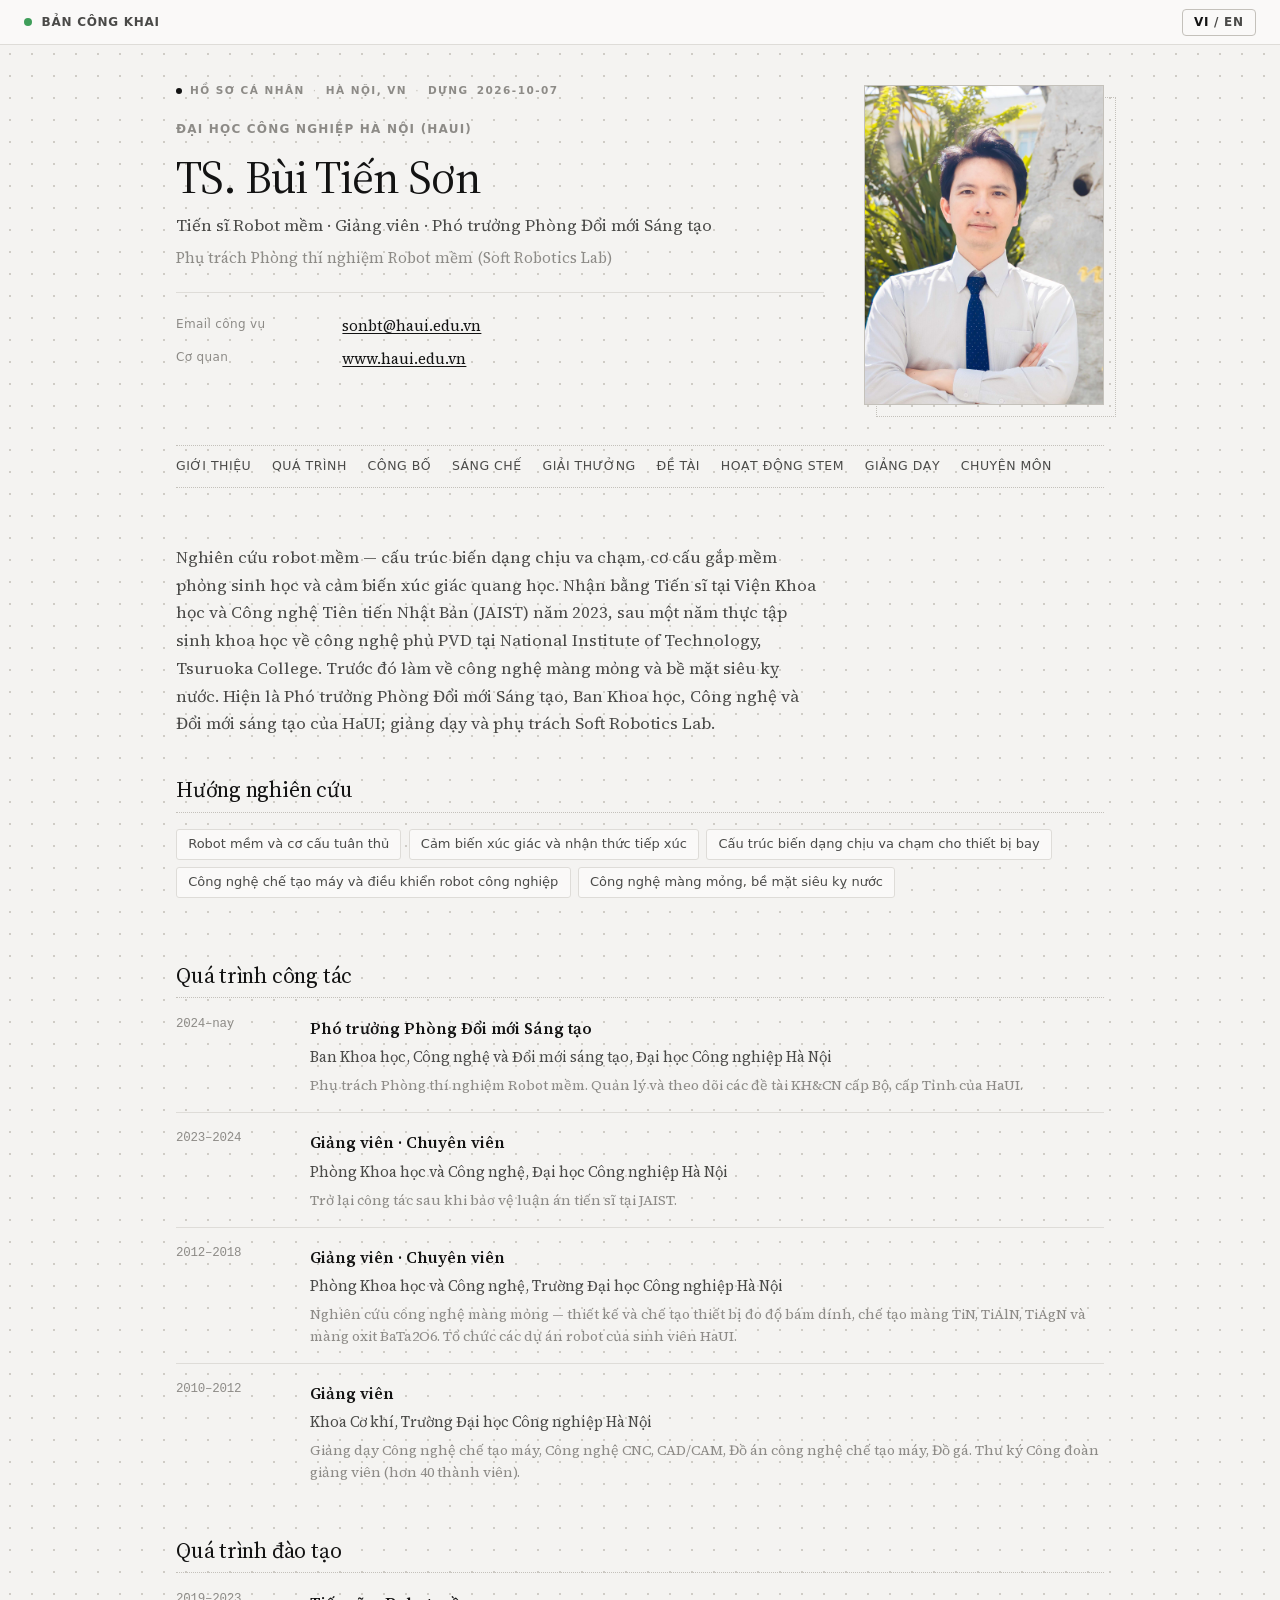
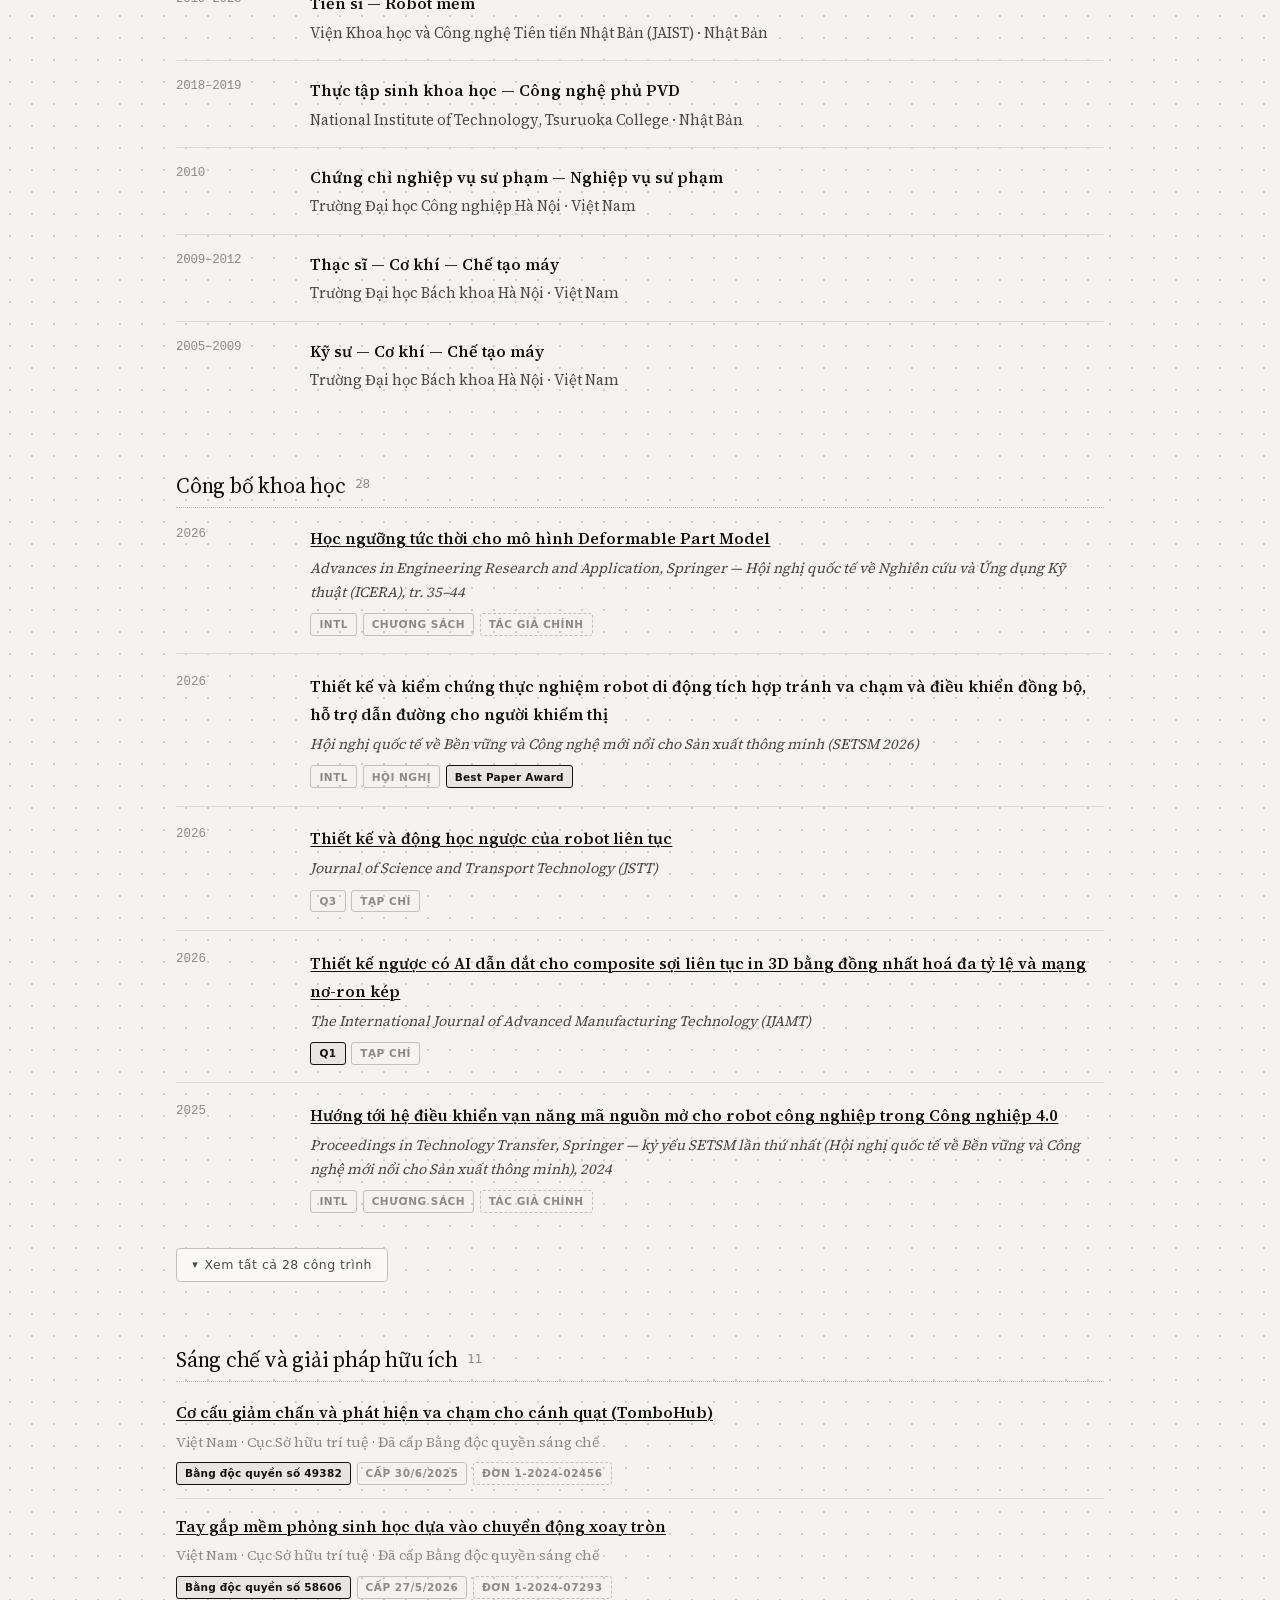
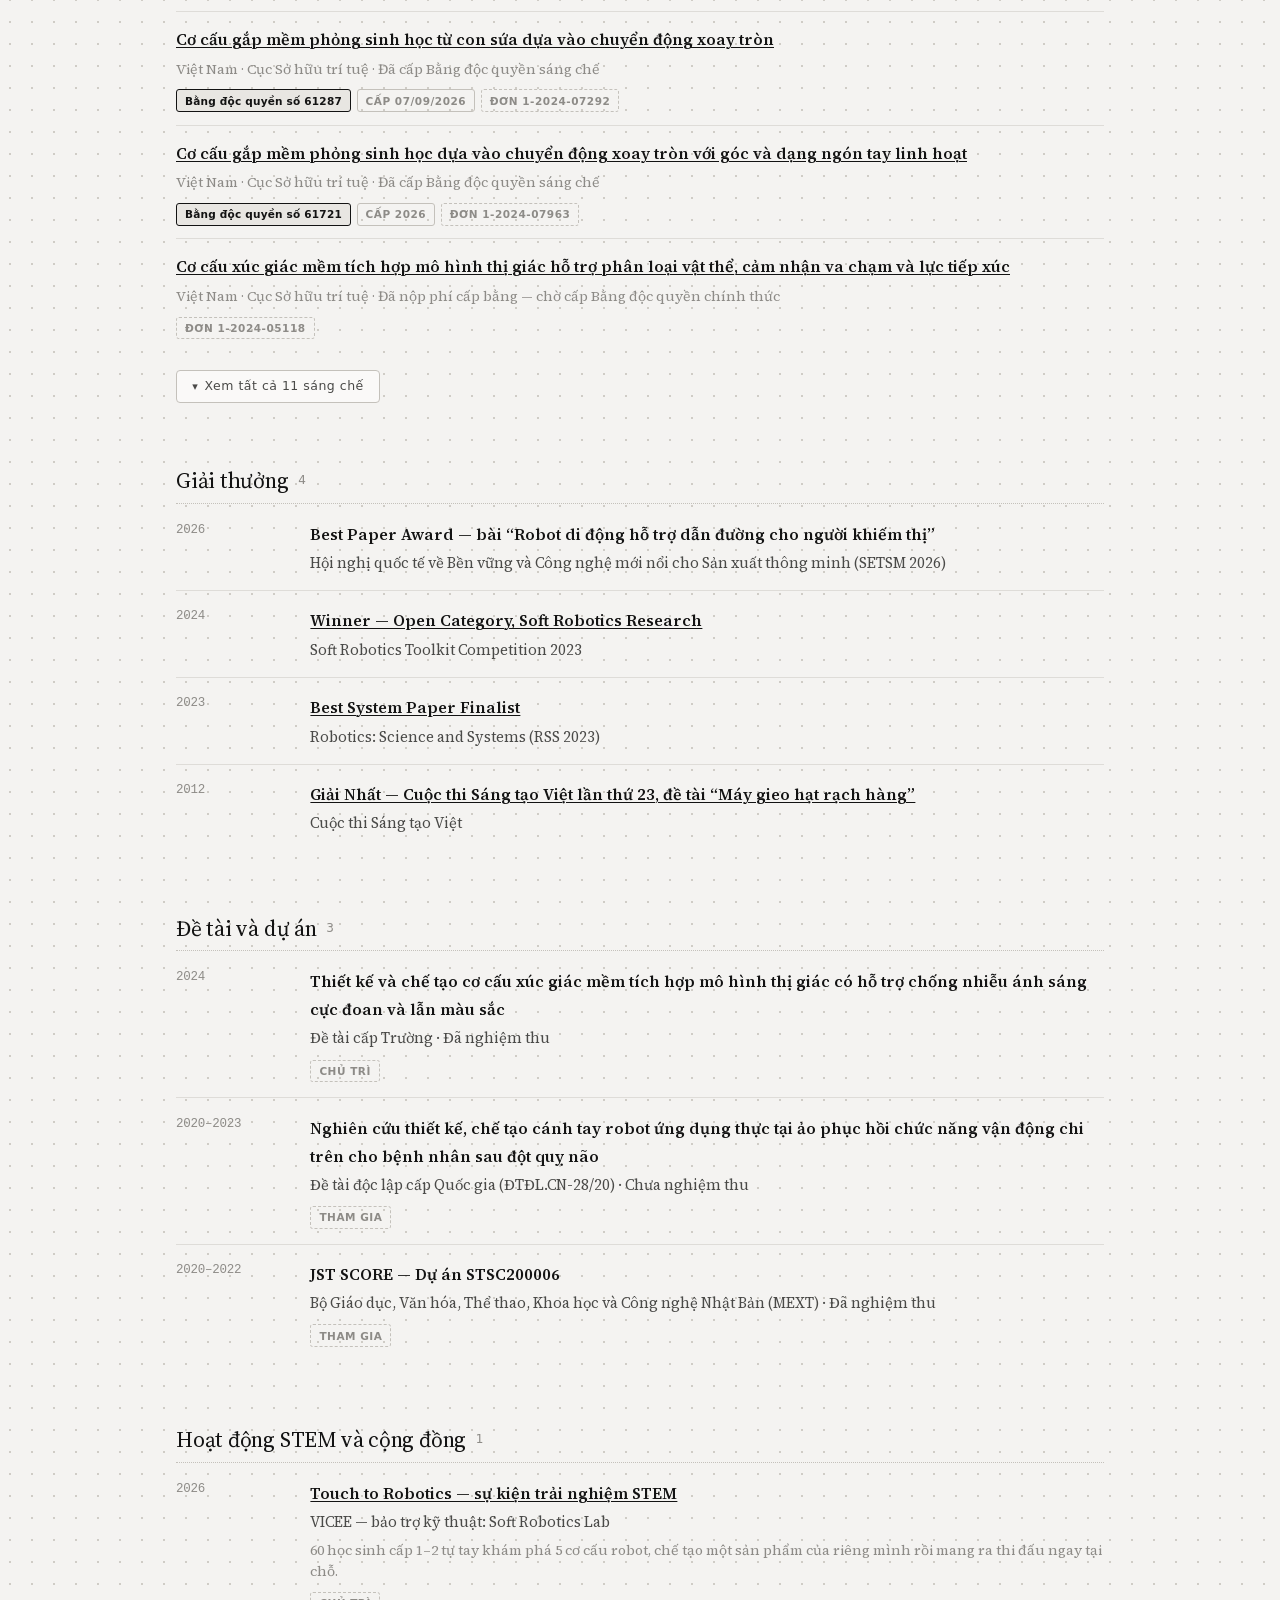
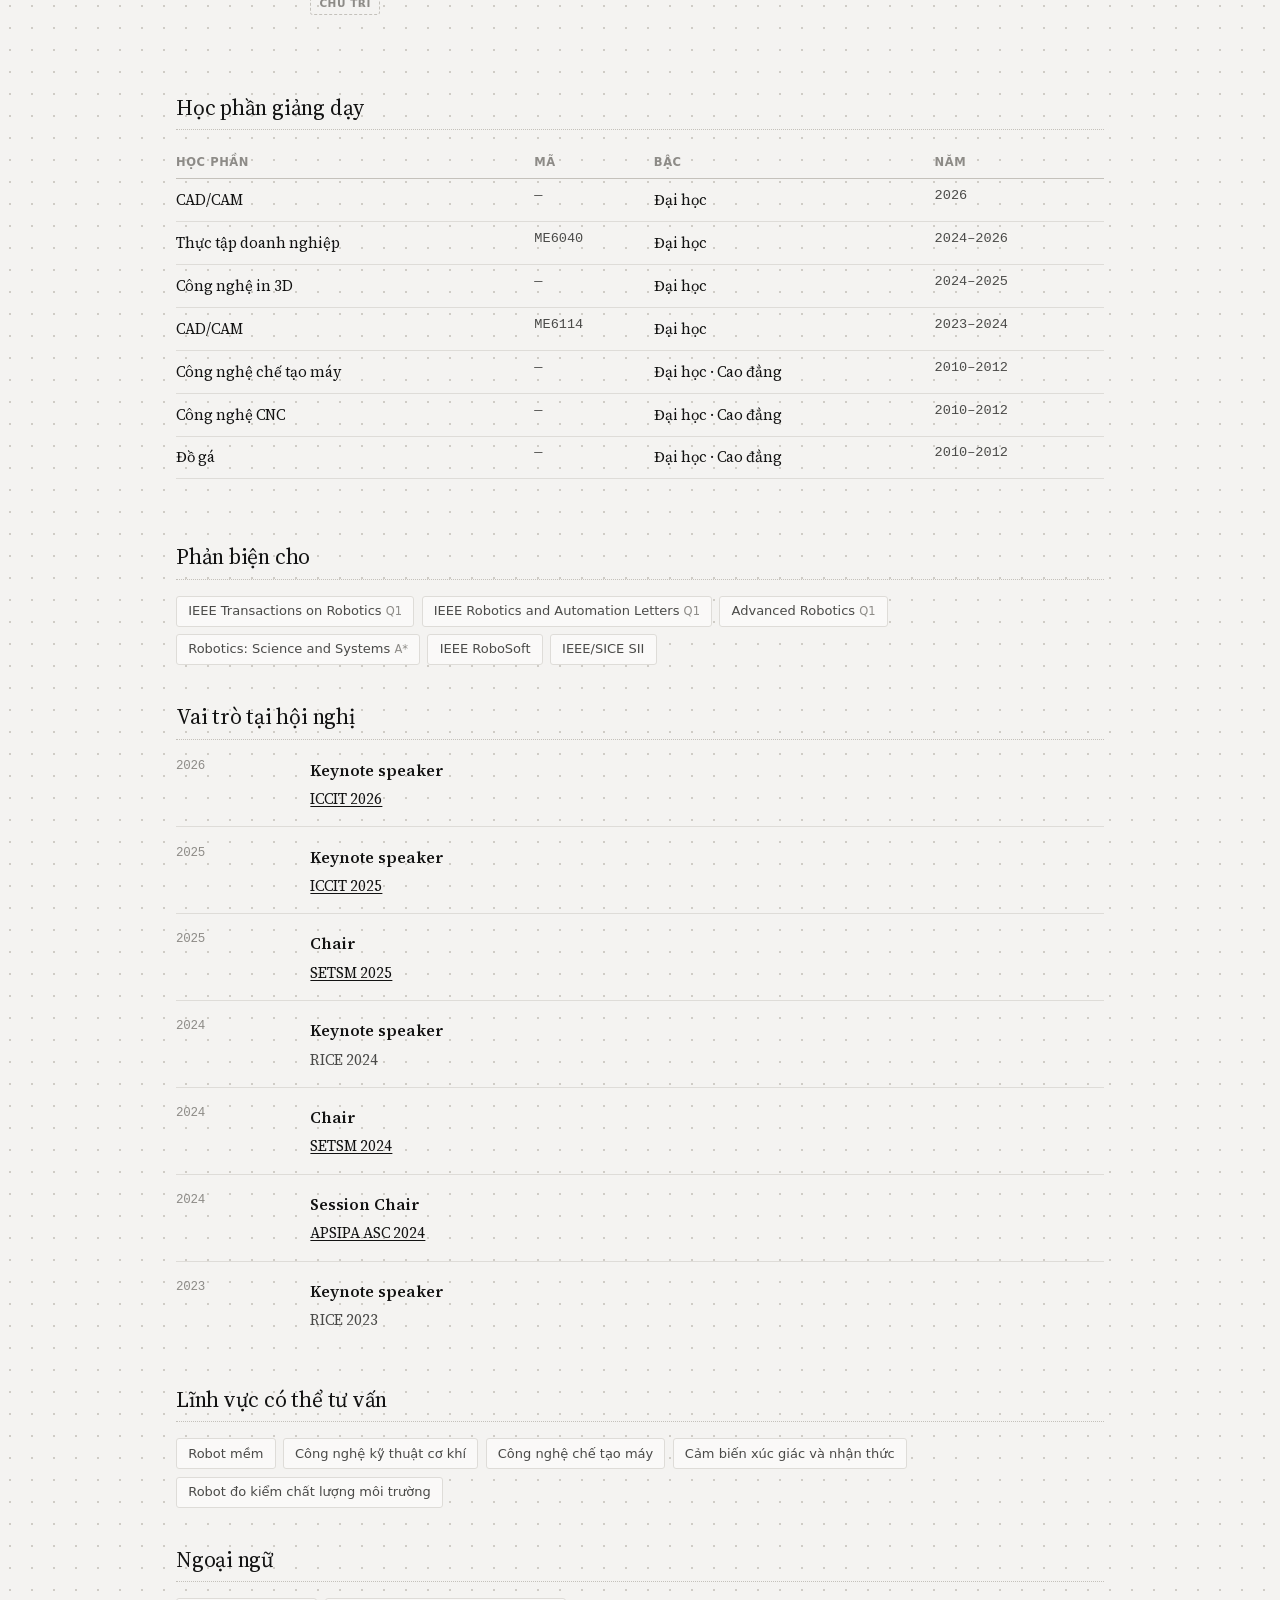
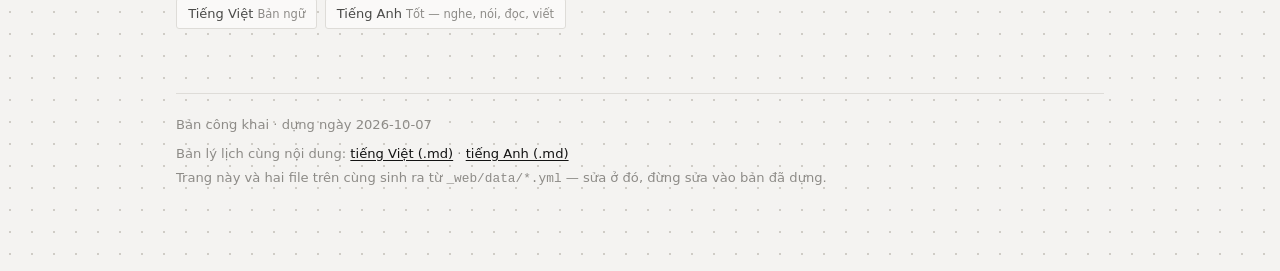
==== commit 5dec9bed: "Cập nhật 2026-10-07" ====
--- a/index.html
+++ b/index.html
@@ -7,7 +7,7 @@
 <title>Bùi Tiến Sơn — Son Tien Bui</title>
 <link rel="stylesheet" href="style.css">
 </head>
-<body>
+<body data-tier="public">
 
 <div class="tierbar t-public">
   <span class="dot"></span><span class="l" lang="vi">Bản công khai</span><span class="l" lang="en">Public edition</span>
@@ -20,7 +20,7 @@
   <p class="metaline">
     <span class="mdot"></span><span class="l" lang="vi">HỒ SƠ CÁ NHÂN</span><span class="l" lang="en">PERSONAL PROFILE</span>
     <b>·</b><span class="l" lang="vi">HÀ NỘI, VN</span><span class="l" lang="en">HANOI, VN</span>
-    <b>·</b><span class="l" lang="vi">dựng</span><span class="l" lang="en">built</span> 2026-09-30
+    <b>·</b><span class="l" lang="vi">dựng</span><span class="l" lang="en">built</span> 2026-10-07
   </p>
   <p class="eyebrow"><span class="l" lang="vi">Đại học Công nghiệp Hà Nội (HaUI)</span><span class="l" lang="en">Hanoi University of Industry (HaUI)</span></p>
   <h1><span class="l" lang="vi">TS.</span><span class="l" lang="en">Dr.</span> <span class="l" lang="vi">Bùi Tiến Sơn</span><span class="l" lang="en">Son Tien Bui</span></h1>
@@ -234,8 +234,8 @@
     <li class="tier-q2 extra" data-vis="public">
       <span class="yr">2025</span>
       <div>
-        <b><a href="https://doi.org/10.36897/jme/213851"><span class="l" lang="vi">DigitEye: Cảm biến xúc giác mềm trong suốt</span><span class="l" lang="en">DigitEye: A Transparent Soft Tactile Sensor</span></a></b>
-        <p class="venue"><span class="l" lang="vi">Journal of Mechanical Engineering (JME)</span><span class="l" lang="en">Journal of Mechanical Engineering (JME)</span></p>
+        <b><a href="https://doi.org/10.36897/jme/213851"><span class="l" lang="vi">DigitEye: Cảm biến xúc giác mềm trong suốt cho cảm nhận đa phương thức bền vững</span><span class="l" lang="en">DigitEye: A Transparent Soft Tactile Sensor for Robust Multi-Modal Perception</span></a></b>
+        <p class="venue"><span class="l" lang="vi">Journal of Machine Engineering (JME) 25(4), 91–105</span><span class="l" lang="en">Journal of Machine Engineering (JME) 25(4), 91–105</span></p>
         <p class="badges">
           <span class="b b-q2">Q2</span>
           <span class="b b-type"><span class="l" lang="vi">Tạp chí</span><span class="l" lang="en">Journal</span></span>
@@ -589,6 +589,7 @@
     </li>
   </ol>
 </section>
+
 
 <section id="teaching">
   <h2><span class="l" lang="vi">Học phần giảng dạy</span><span class="l" lang="en">Courses taught</span></h2>
@@ -615,37 +616,6 @@
     </tbody>
   </table>
 
-  <h2><span class="l" lang="vi">Hướng dẫn người học</span><span class="l" lang="en">Supervision</span></h2>
-  <table>
-    <thead><tr>
-      <th><span class="l" lang="vi">Loại</span><span class="l" lang="en">Kind</span></th><th><span class="l" lang="vi">Khoá</span><span class="l" lang="en">Cohort</span></th>
-      <th><span class="l" lang="vi">Hướng dẫn</span><span class="l" lang="en">Supervised</span></th><th><span class="l" lang="vi">Phản biện</span><span class="l" lang="en">Reviewed</span></th>
-    </tr></thead>
-    <tbody>
-      <tr data-vis="public"><td><span class="l" lang="vi">Đồ án tốt nghiệp</span><span class="l" lang="en">Graduation thesis</span></td><td class="mono">2026 (K17)</td>
-          <td class="mono">—</td>
-          <td class="mono">—</td></tr>
-      <tr data-vis="public"><td><span class="l" lang="vi">Thực tập tốt nghiệp</span><span class="l" lang="en">Graduation internship</span></td><td class="mono">K17 (2026)</td>
-          <td class="mono">5</td>
-          <td class="mono">—</td></tr>
-      <tr data-vis="public"><td><span class="l" lang="vi">Đồ án tốt nghiệp</span><span class="l" lang="en">Graduation thesis</span></td><td class="mono">2024–2025</td>
-          <td class="mono">—</td>
-          <td class="mono">—</td></tr>
-      <tr data-vis="public"><td><span class="l" lang="vi">Đồ án/Khóa luận tốt nghiệp</span><span class="l" lang="en">Graduation thesis</span></td><td class="mono">2023–2024</td>
-          <td class="mono">—</td>
-          <td class="mono">2</td></tr>
-      <tr data-vis="public"><td><span class="l" lang="vi">Học viên cao học</span><span class="l" lang="en">Master's students</span></td><td class="mono">2024</td>
-          <td class="mono">2</td>
-          <td class="mono">—</td></tr>
-      <tr data-vis="public"><td><span class="l" lang="vi">Thực tập tốt nghiệp</span><span class="l" lang="en">Graduation internship</span></td><td class="mono">K16</td>
-          <td class="mono">—</td>
-          <td class="mono">—</td></tr>
-      <tr data-vis="public"><td><span class="l" lang="vi">Thực tập doanh nghiệp</span><span class="l" lang="en">Industrial internship</span></td><td class="mono">K15</td>
-          <td class="mono">—</td>
-          <td class="mono">—</td></tr>
-    </tbody>
-  </table>
-  <p class="note"><span class="l" lang="vi">Ô “—” là số chưa bóc được từ hồ sơ gốc, chưa phải là không có.</span><span class="l" lang="en">A “—” means the figure has not yet been extracted from the source records — not that it is zero.</span></p>
 </section>
 
 <section id="service">
@@ -685,7 +655,7 @@
 </main>
 
 <footer>
-  <p><span class="l" lang="vi">Bản công khai</span><span class="l" lang="en">Public edition</span> · <span class="l" lang="vi">dựng ngày</span><span class="l" lang="en">built</span> 2026-09-30</p>
+  <p><span class="l" lang="vi">Bản công khai</span><span class="l" lang="en">Public edition</span> · <span class="l" lang="vi">dựng ngày</span><span class="l" lang="en">built</span> 2026-10-07</p>
   <p class="dl">
     <span class="l" lang="vi">Bản lý lịch cùng nội dung:</span><span class="l" lang="en">Same content as a CV:</span>
     <a href="ly-lich.md" download><span class="l" lang="vi">tiếng Việt (.md)</span><span class="l" lang="en">Vietnamese (.md)</span></a> ·
--- a/style.css
+++ b/style.css
@@ -29,6 +29,9 @@
   --bar:#3a3a38; --warn-bg:#eceae6; --warn-ink:#3a3a38;
   --dot:#cfccc6;          /* chấm nền */
   --dot-gap:22px;
+  /* Đỏ ĐÁNH DẤU riêng tư — ngoại lệ duy nhất của tông đơn sắc, chỉ hiện ở bản full
+     (anh yêu cầu 7/10/2026) để nhìn ra ngay phần nào KHÔNG có ở bản shared. */
+  --priv:#b5413a; --priv-bg:rgba(181,65,58,.07);
   /* "Source Serif 4" tự lưu tại chỗ, CÓ ĐỦ tiếng Việt (kể cả ơ ư ờ ớ ở ỡ ợ).
      ĐỪNG đặt "Iowan Old Style" hay Charter lên đầu: hai font hệ thống macOS đó
      THIẾU glyph chữ có dấu móc, trình duyệt phải mượn từng chữ từ font khác nên
@@ -48,6 +51,7 @@
   :root {
     --bg:#0f0f0e; --panel:#171716; --ink:#eeedea; --ink-2:#aeaca7; --ink-3:#7b7975;
     --rule:#2a2a28; --rule-2:#3d3c39; --accent:#eeedea; --accent-soft:#232322;
+    --priv:#e07a6f; --priv-bg:rgba(224,122,111,.10);
     --bar:#b8b6b1; --warn-bg:#1e1e1c; --warn-ink:#c9c7c2;
     --dot:#2e2e2b;
   }
@@ -427,3 +431,15 @@
   .hero-portrait::after { display:none; }
   [data-lang="vi"] .l[lang="en"] { display:none; }
 }
+
+/* Bản full: tô đỏ phần KHÔNG có trong bản shared — mục `vis: private` và link tới file
+   trên máy (`file`, bị gỡ ở mọi tier khác). Chỉ là cách trình bày cho anh đọc nhanh. */
+body[data-tier="full"] [data-vis="private"] {
+  background:var(--priv-bg); box-shadow:inset 3px 0 0 var(--priv);
+  border-radius:3px; padding-left:.7rem; margin-left:-.7rem;
+}
+body[data-tier="full"] [data-vis="private"] b,
+body[data-tier="full"] [data-vis="private"] b a { color:var(--priv); }
+body[data-tier="full"] a.filelink { color:var(--priv); text-decoration-color:var(--priv); }
+.vb-priv { font:500 11px/1.4 var(--sans); color:var(--priv); padding-left:.6rem;
+  border-left:3px solid var(--priv); }
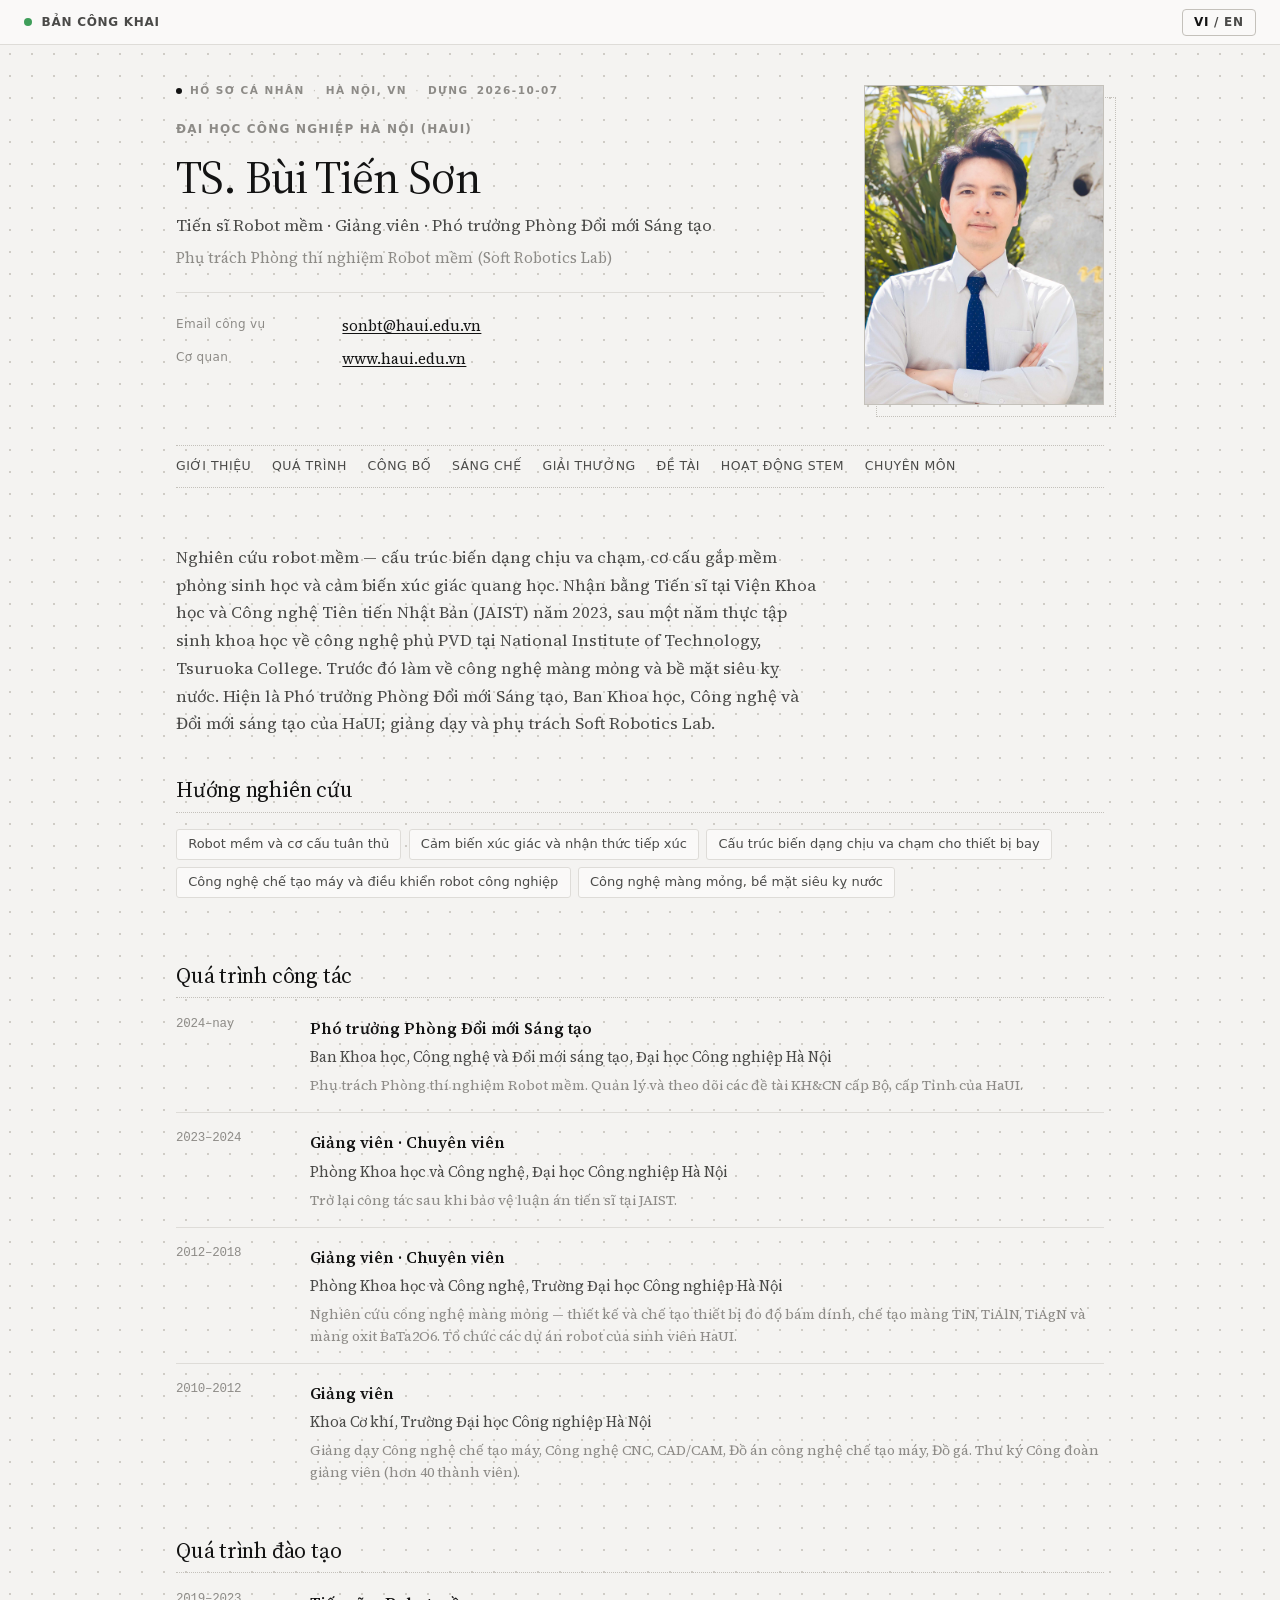
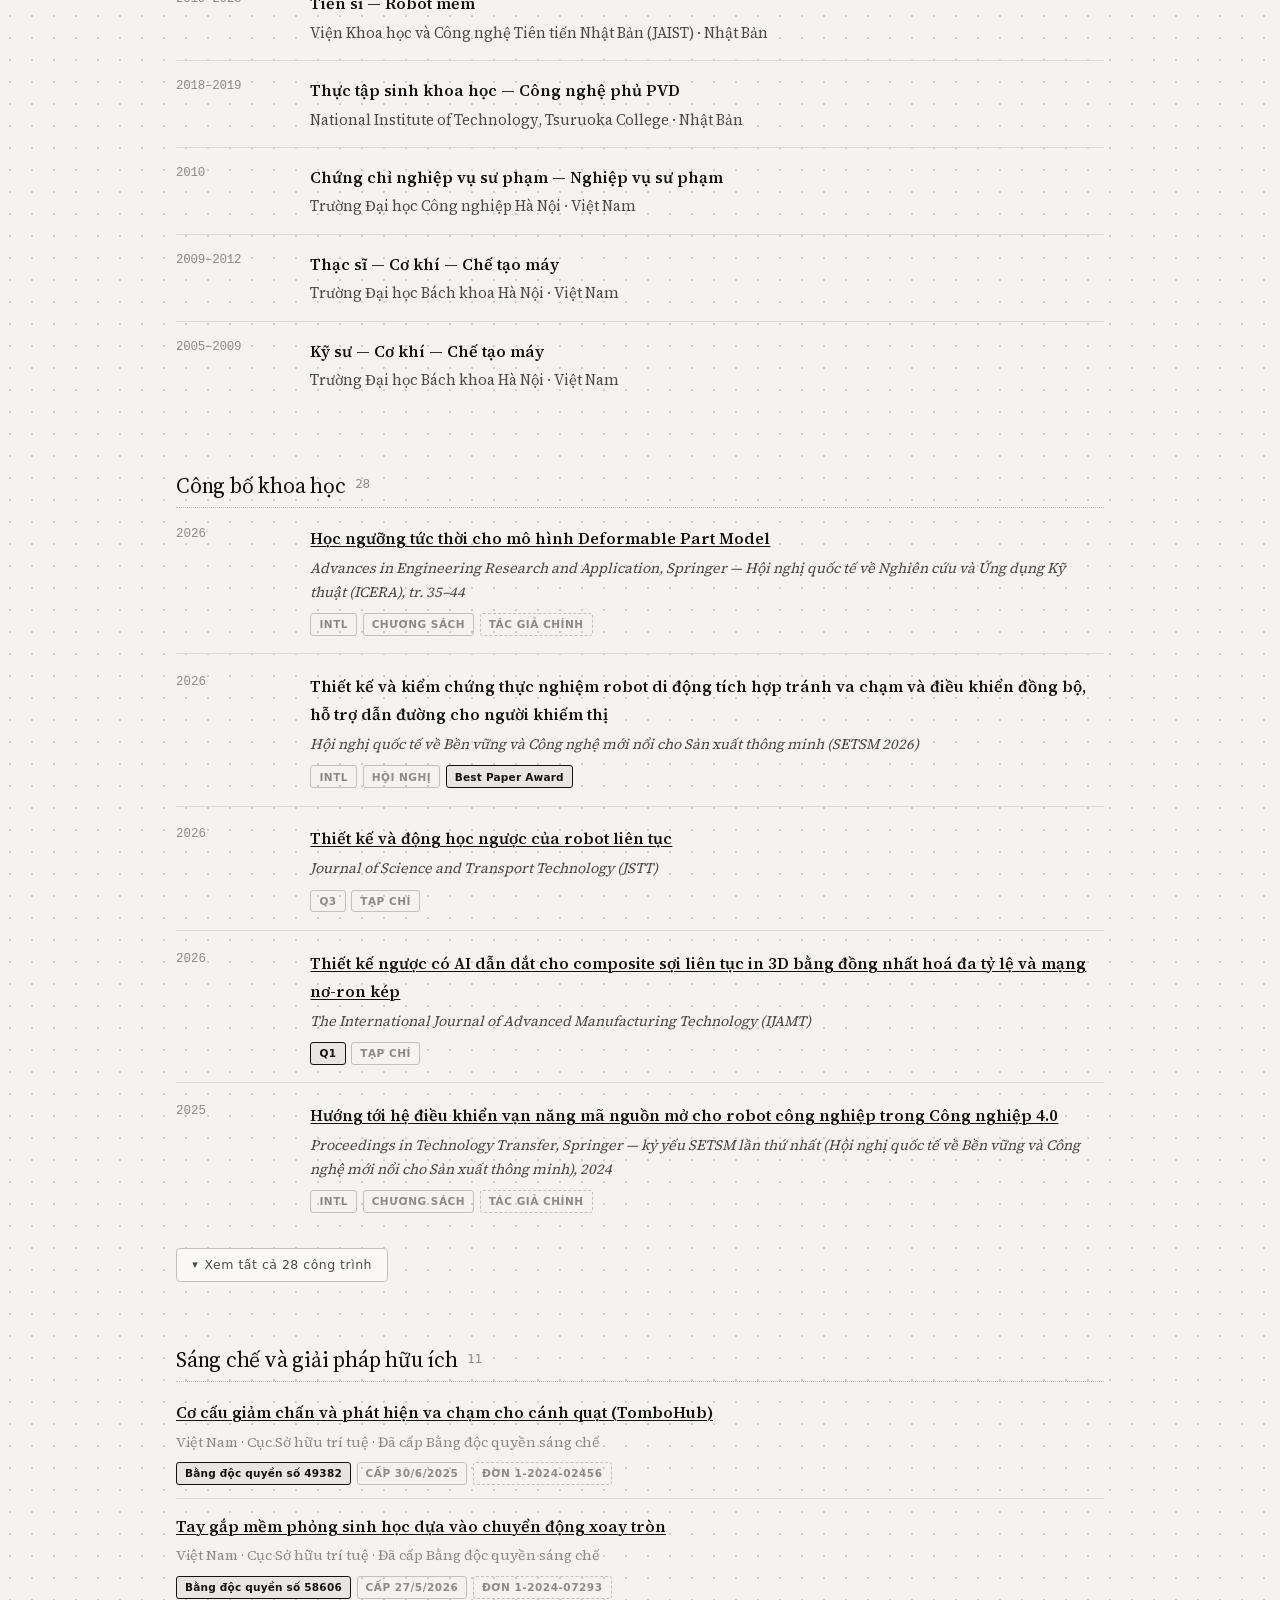
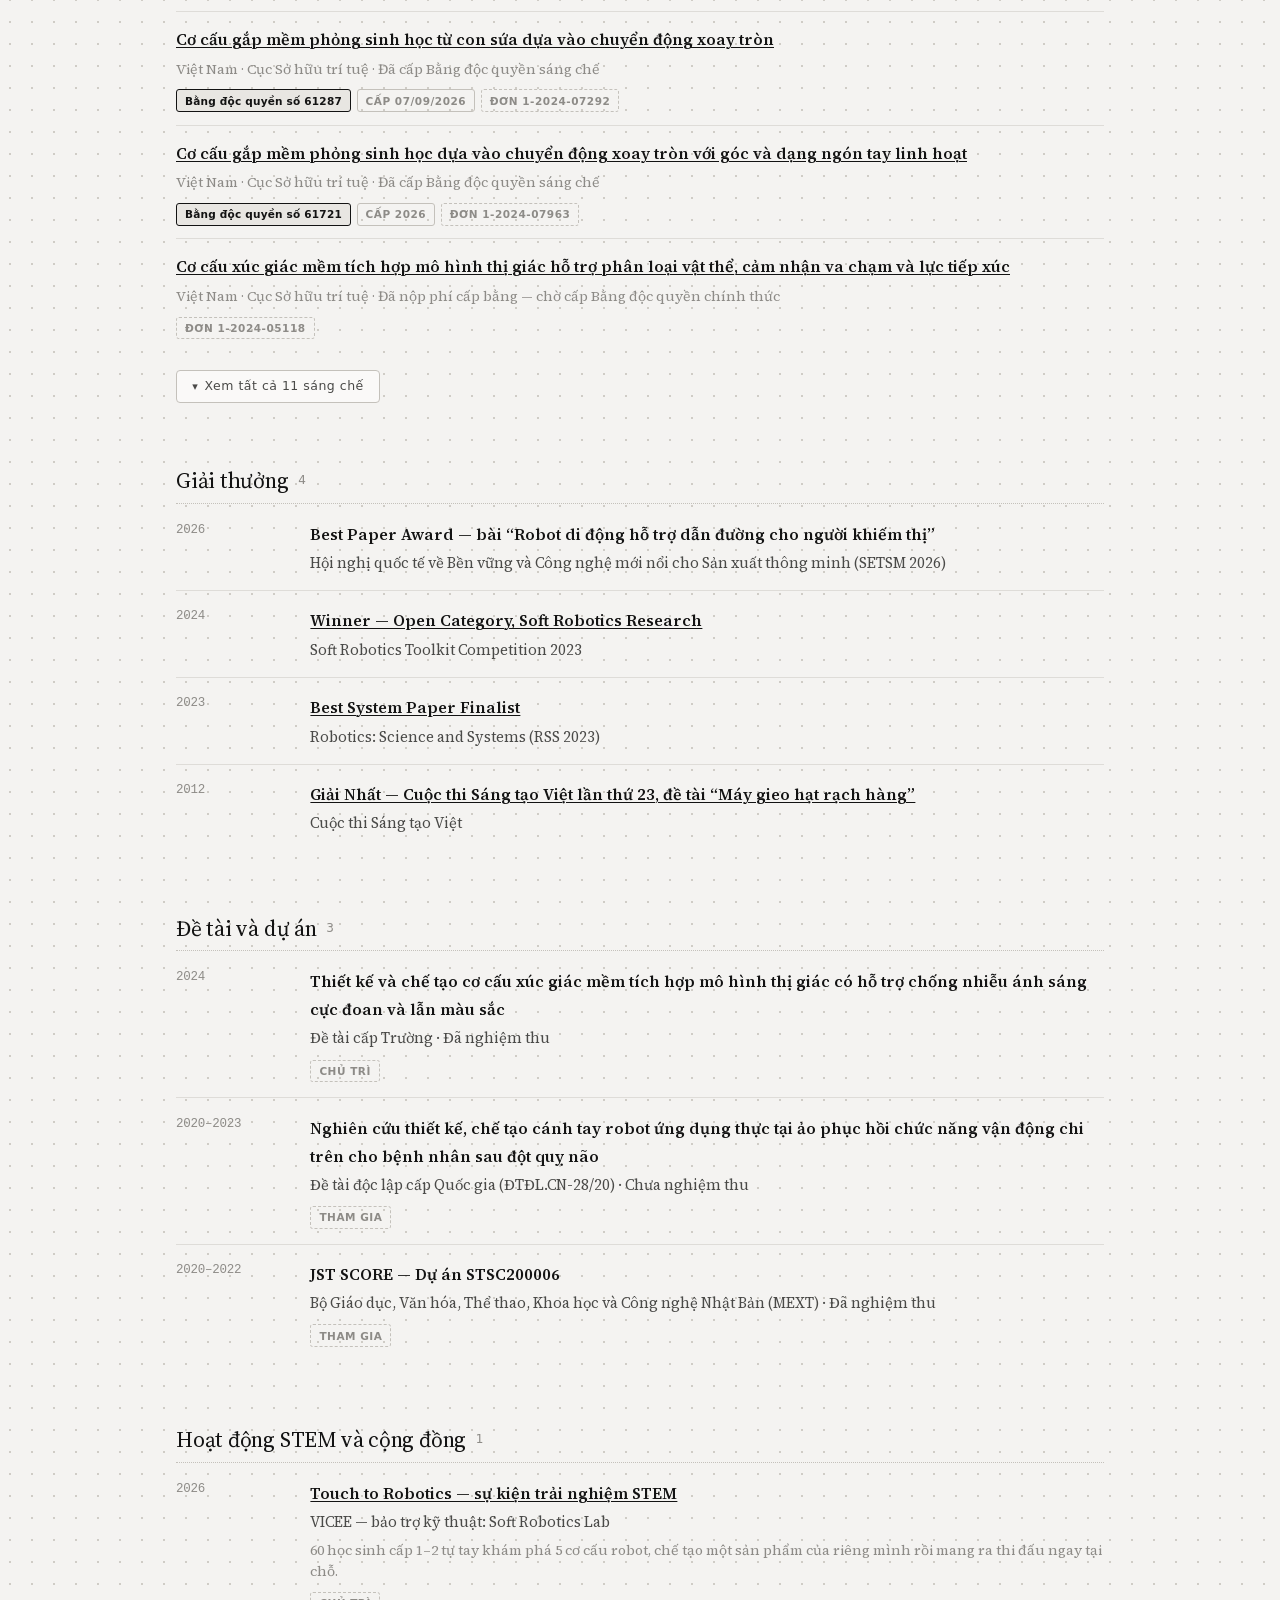
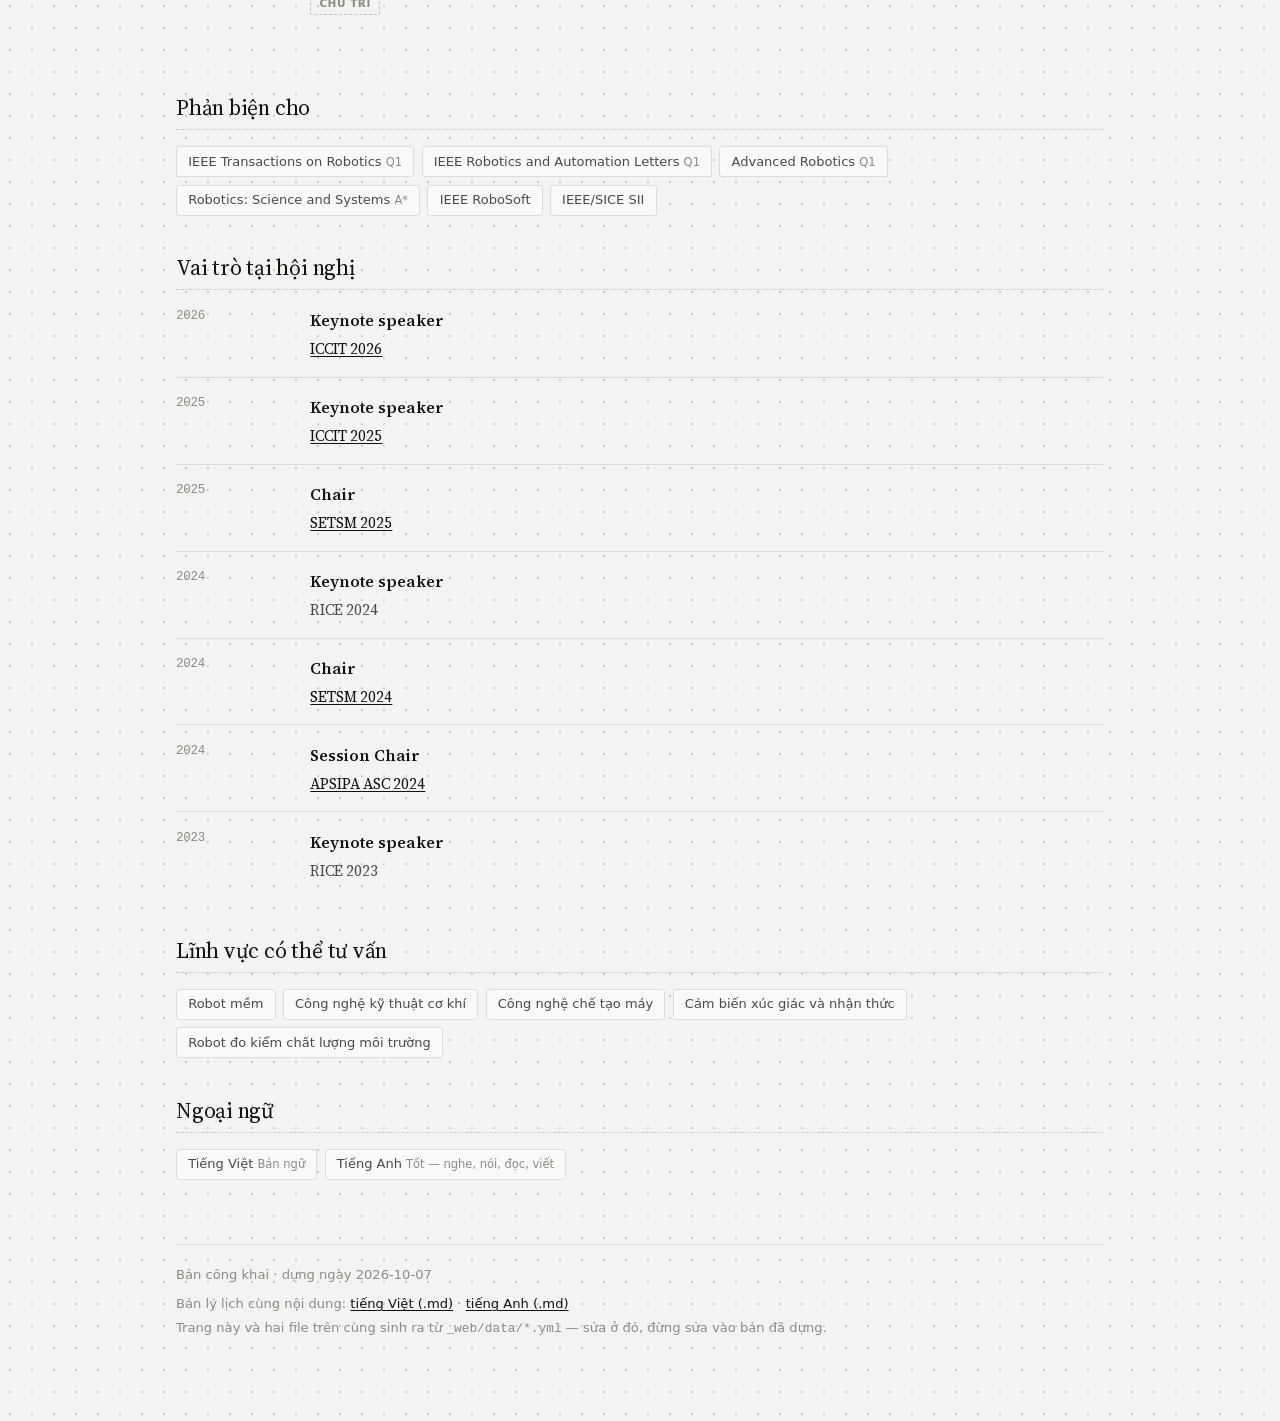
==== commit 8f8b1d31: "Cập nhật 2026-10-07" ====
--- a/index.html
+++ b/index.html
@@ -7,7 +7,7 @@
 <title>Bùi Tiến Sơn — Son Tien Bui</title>
 <link rel="stylesheet" href="style.css">
 </head>
-<body data-tier="public">
+<body>
 
 <div class="tierbar t-public">
   <span class="dot"></span><span class="l" lang="vi">Bản công khai</span><span class="l" lang="en">Public edition</span>
@@ -49,8 +49,7 @@
   <a href="#patents"><span class="l" lang="vi">Sáng chế</span><span class="l" lang="en">Patents</span></a>
   <a href="#awards"><span class="l" lang="vi">Giải thưởng</span><span class="l" lang="en">Awards</span></a>
   <a href="#projects"><span class="l" lang="vi">Đề tài</span><span class="l" lang="en">Projects</span></a>
-<a href="#outreach"><span class="l" lang="vi">Hoạt động STEM</span><span class="l" lang="en">Outreach</span></a>  <a href="#teaching"><span class="l" lang="vi">Giảng dạy</span><span class="l" lang="en">Teaching</span></a>
-  <a href="#service"><span class="l" lang="vi">Chuyên môn</span><span class="l" lang="en">Service</span></a>
+<a href="#outreach"><span class="l" lang="vi">Hoạt động STEM</span><span class="l" lang="en">Outreach</span></a>  <a href="#service"><span class="l" lang="vi">Chuyên môn</span><span class="l" lang="en">Service</span></a>
 </nav>
 
 <main>
@@ -591,32 +590,6 @@
 </section>
 
 
-<section id="teaching">
-  <h2><span class="l" lang="vi">Học phần giảng dạy</span><span class="l" lang="en">Courses taught</span></h2>
-  <table>
-    <thead><tr>
-      <th><span class="l" lang="vi">Học phần</span><span class="l" lang="en">Course</span></th><th><span class="l" lang="vi">Mã</span><span class="l" lang="en">Code</span></th>
-      <th><span class="l" lang="vi">Bậc</span><span class="l" lang="en">Level</span></th><th><span class="l" lang="vi">Năm</span><span class="l" lang="en">Years</span></th>
-    </tr></thead>
-    <tbody>
-      <tr data-vis="public"><td><span class="l" lang="vi">CAD/CAM</span><span class="l" lang="en">CAD/CAM</span></td><td class="mono">—</td>
-          <td><span class="l" lang="vi">Đại học</span><span class="l" lang="en">Undergraduate</span></td><td class="mono">2026</td></tr>
-      <tr data-vis="public"><td><span class="l" lang="vi">Thực tập doanh nghiệp</span><span class="l" lang="en">Industrial Internship</span></td><td class="mono">ME6040</td>
-          <td><span class="l" lang="vi">Đại học</span><span class="l" lang="en">Undergraduate</span></td><td class="mono">2024–2026</td></tr>
-      <tr data-vis="public"><td><span class="l" lang="vi">Công nghệ in 3D</span><span class="l" lang="en">3D Printing Technology</span></td><td class="mono">—</td>
-          <td><span class="l" lang="vi">Đại học</span><span class="l" lang="en">Undergraduate</span></td><td class="mono">2024–2025</td></tr>
-      <tr data-vis="public"><td><span class="l" lang="vi">CAD/CAM</span><span class="l" lang="en">CAD/CAM</span></td><td class="mono">ME6114</td>
-          <td><span class="l" lang="vi">Đại học</span><span class="l" lang="en">Undergraduate</span></td><td class="mono">2023–2024</td></tr>
-      <tr data-vis="public"><td><span class="l" lang="vi">Công nghệ chế tạo máy</span><span class="l" lang="en">Manufacturing Technology</span></td><td class="mono">—</td>
-          <td><span class="l" lang="vi">Đại học · Cao đẳng</span><span class="l" lang="en">University · College</span></td><td class="mono">2010–2012</td></tr>
-      <tr data-vis="public"><td><span class="l" lang="vi">Công nghệ CNC</span><span class="l" lang="en">CNC Technology</span></td><td class="mono">—</td>
-          <td><span class="l" lang="vi">Đại học · Cao đẳng</span><span class="l" lang="en">University · College</span></td><td class="mono">2010–2012</td></tr>
-      <tr data-vis="public"><td><span class="l" lang="vi">Đồ gá</span><span class="l" lang="en">Jigs and Fixtures</span></td><td class="mono">—</td>
-          <td><span class="l" lang="vi">Đại học · Cao đẳng</span><span class="l" lang="en">University · College</span></td><td class="mono">2010–2012</td></tr>
-    </tbody>
-  </table>
-
-</section>
 
 <section id="service">
   <h2><span class="l" lang="vi">Phản biện cho</span><span class="l" lang="en">Peer review for</span></h2>
--- a/style.css
+++ b/style.css
@@ -29,9 +29,6 @@
   --bar:#3a3a38; --warn-bg:#eceae6; --warn-ink:#3a3a38;
   --dot:#cfccc6;          /* chấm nền */
   --dot-gap:22px;
-  /* Đỏ ĐÁNH DẤU riêng tư — ngoại lệ duy nhất của tông đơn sắc, chỉ hiện ở bản full
-     (anh yêu cầu 7/10/2026) để nhìn ra ngay phần nào KHÔNG có ở bản shared. */
-  --priv:#b5413a; --priv-bg:rgba(181,65,58,.07);
   /* "Source Serif 4" tự lưu tại chỗ, CÓ ĐỦ tiếng Việt (kể cả ơ ư ờ ớ ở ỡ ợ).
      ĐỪNG đặt "Iowan Old Style" hay Charter lên đầu: hai font hệ thống macOS đó
      THIẾU glyph chữ có dấu móc, trình duyệt phải mượn từng chữ từ font khác nên
@@ -51,7 +48,6 @@
   :root {
     --bg:#0f0f0e; --panel:#171716; --ink:#eeedea; --ink-2:#aeaca7; --ink-3:#7b7975;
     --rule:#2a2a28; --rule-2:#3d3c39; --accent:#eeedea; --accent-soft:#232322;
-    --priv:#e07a6f; --priv-bg:rgba(224,122,111,.10);
     --bar:#b8b6b1; --warn-bg:#1e1e1c; --warn-ink:#c9c7c2;
     --dot:#2e2e2b;
   }
@@ -432,14 +428,3 @@
   [data-lang="vi"] .l[lang="en"] { display:none; }
 }
 
-/* Bản full: tô đỏ phần KHÔNG có trong bản shared — mục `vis: private` và link tới file
-   trên máy (`file`, bị gỡ ở mọi tier khác). Chỉ là cách trình bày cho anh đọc nhanh. */
-body[data-tier="full"] [data-vis="private"] {
-  background:var(--priv-bg); box-shadow:inset 3px 0 0 var(--priv);
-  border-radius:3px; padding-left:.7rem; margin-left:-.7rem;
-}
-body[data-tier="full"] [data-vis="private"] b,
-body[data-tier="full"] [data-vis="private"] b a { color:var(--priv); }
-body[data-tier="full"] a.filelink { color:var(--priv); text-decoration-color:var(--priv); }
-.vb-priv { font:500 11px/1.4 var(--sans); color:var(--priv); padding-left:.6rem;
-  border-left:3px solid var(--priv); }
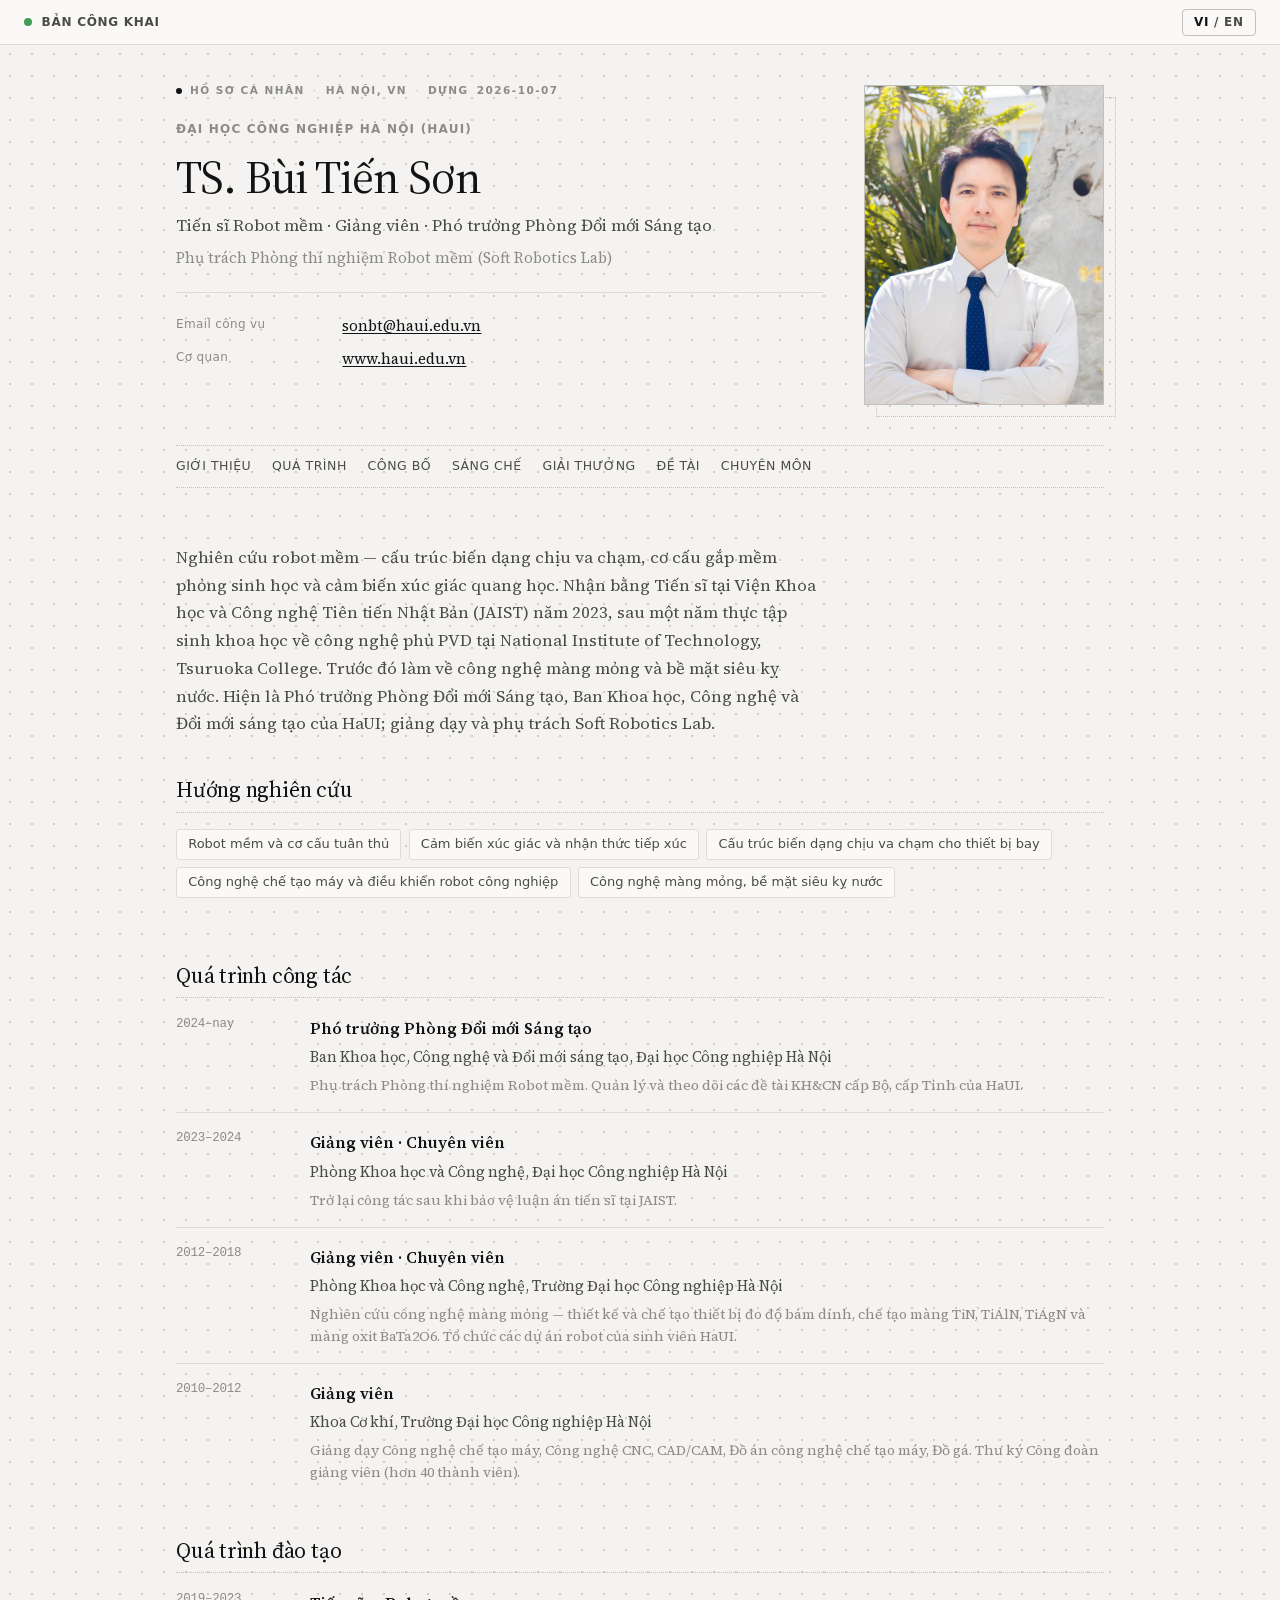
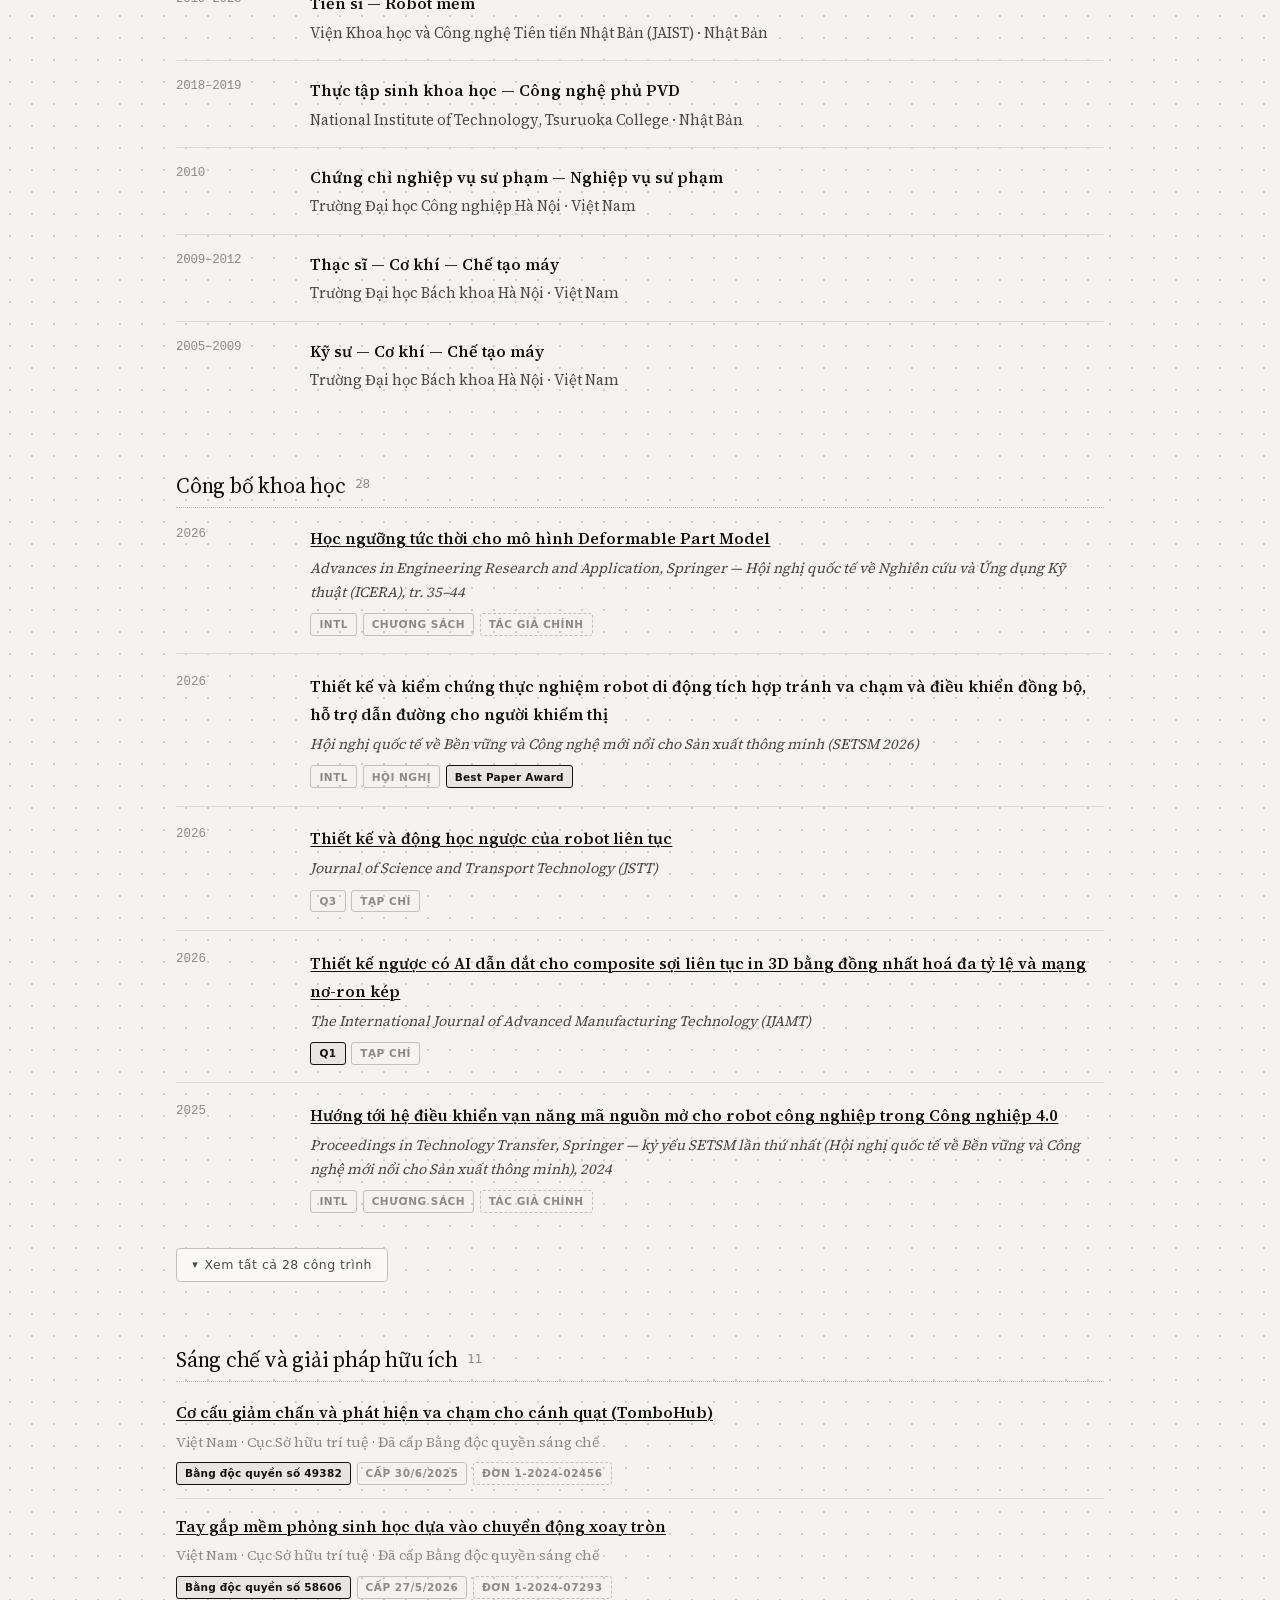
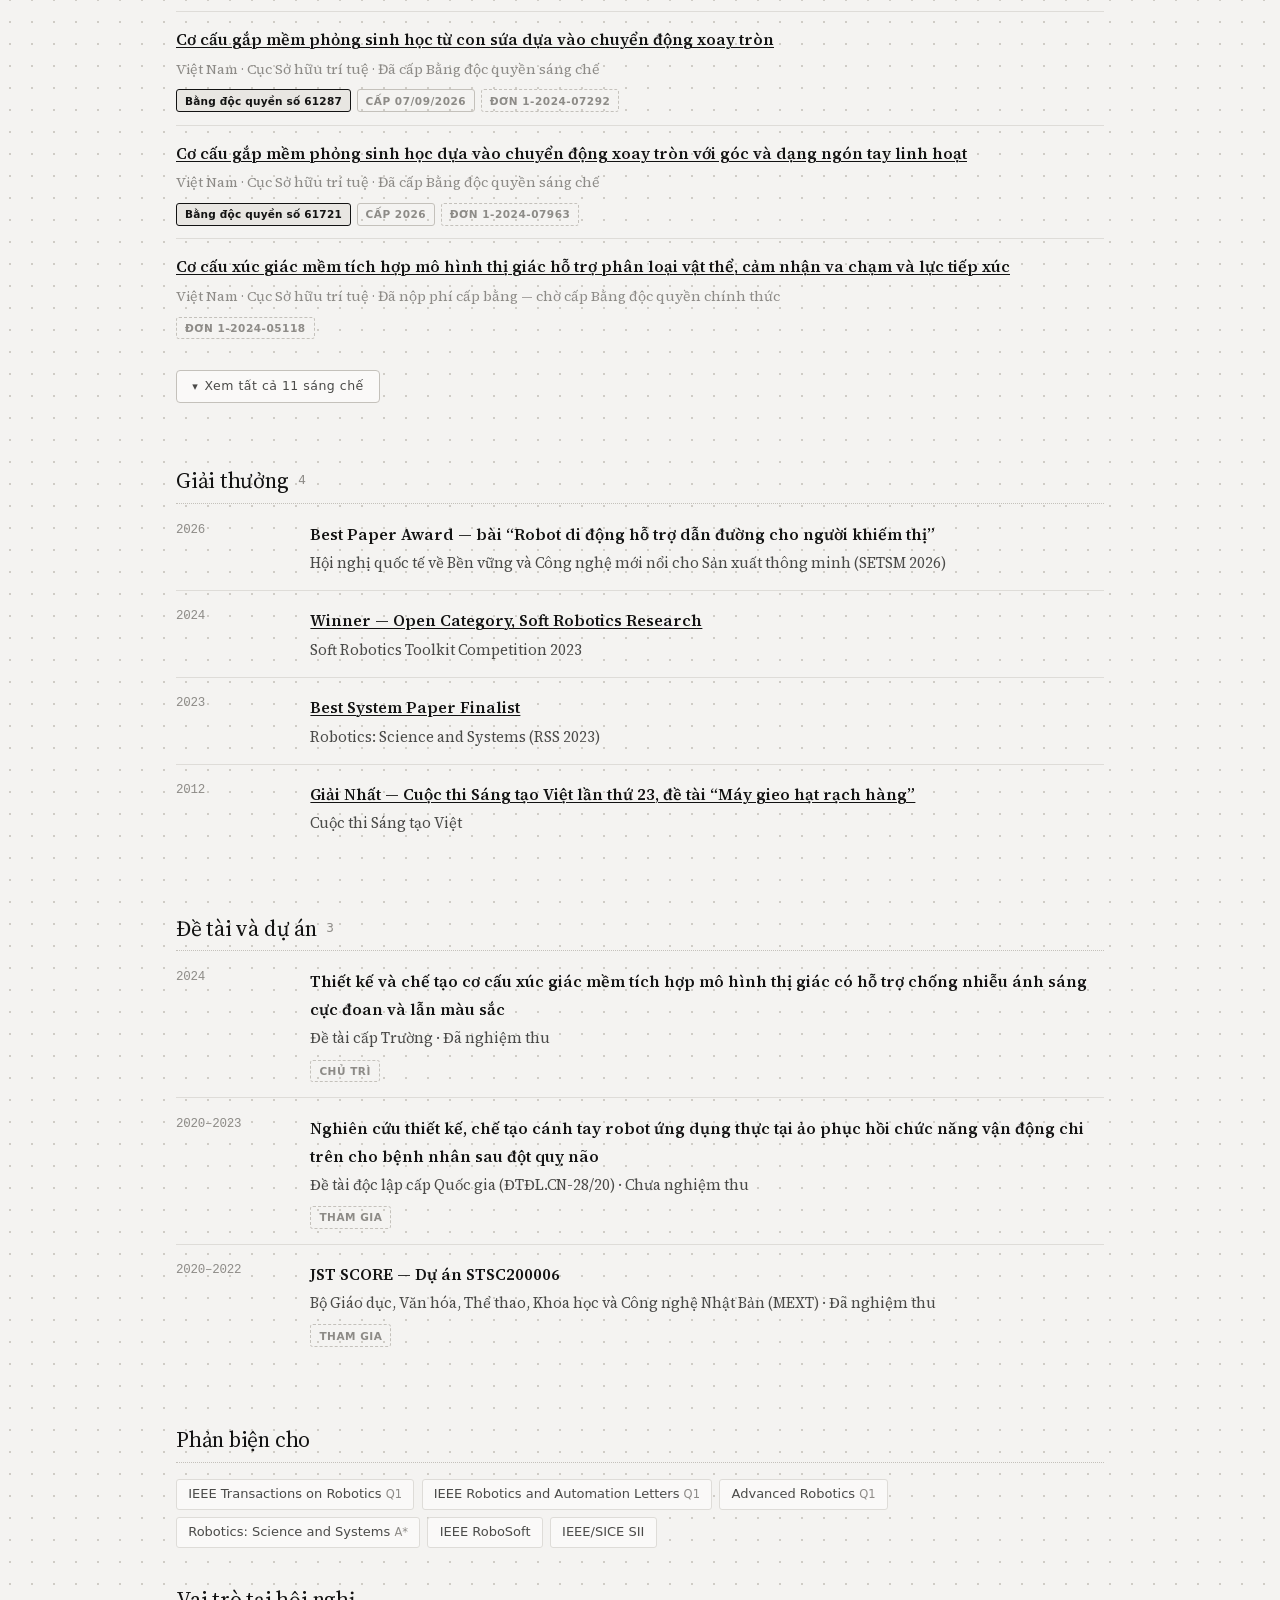
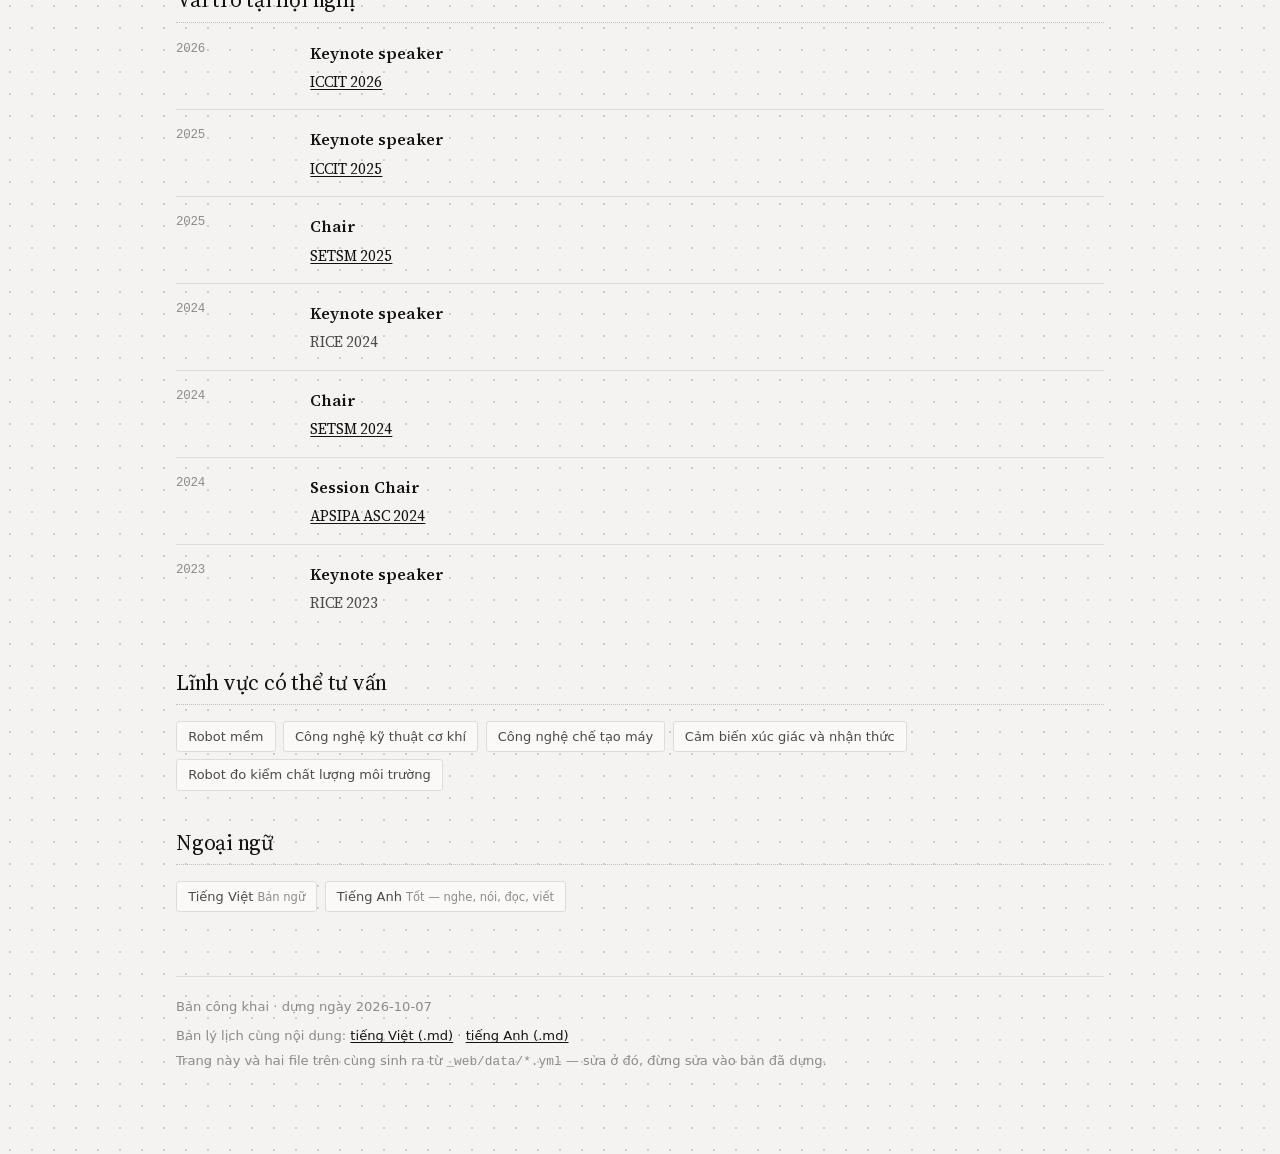
==== commit 5d3b5196: "Cập nhật 2026-10-07" ====
--- a/index.html
+++ b/index.html
@@ -49,7 +49,7 @@
   <a href="#patents"><span class="l" lang="vi">Sáng chế</span><span class="l" lang="en">Patents</span></a>
   <a href="#awards"><span class="l" lang="vi">Giải thưởng</span><span class="l" lang="en">Awards</span></a>
   <a href="#projects"><span class="l" lang="vi">Đề tài</span><span class="l" lang="en">Projects</span></a>
-<a href="#outreach"><span class="l" lang="vi">Hoạt động STEM</span><span class="l" lang="en">Outreach</span></a>  <a href="#service"><span class="l" lang="vi">Chuyên môn</span><span class="l" lang="en">Service</span></a>
+  <a href="#service"><span class="l" lang="vi">Chuyên môn</span><span class="l" lang="en">Service</span></a>
 </nav>
 
 <main>
@@ -575,19 +575,6 @@
   </ol>
 </section>
 
-<section id="outreach">
-  <h2><span class="l" lang="vi">Hoạt động STEM và cộng đồng</span><span class="l" lang="en">STEM & community outreach</span> <span class="count">1</span></h2>
-  <ol class="timeline">
-    <li data-vis="public">
-      <span class="when">2026</span>
-      <div>
-        <b><a href="https://buitienson.github.io/touch-to-robotics/"><span class="l" lang="vi">Touch to Robotics — sự kiện trải nghiệm STEM</span><span class="l" lang="en">Touch to Robotics — hands-on STEM experience event</span></a></b>
-        <p class="where"><span class="l" lang="vi">VICEE — bảo trợ kỹ thuật: Soft Robotics Lab</span><span class="l" lang="en">VICEE — technical sponsorship by Soft Robotics Lab</span></p>
-<p class="detail"><span class="l" lang="vi">60 học sinh cấp 1–2 tự tay khám phá 5 cơ cấu robot, chế tạo một sản phẩm của riêng mình rồi mang ra thi đấu ngay tại chỗ.</span><span class="l" lang="en">60 primary/lower-secondary students explored 5 robotic mechanisms hands-on, built a piece of their own, and raced it on the spot.</span></p>        <p class="badges"><span class="b b-role"><span class="l" lang="vi">Chủ trì</span><span class="l" lang="en">Principal organiser</span></span></p>
-      </div>
-    </li>
-  </ol>
-</section>
 
 
 
